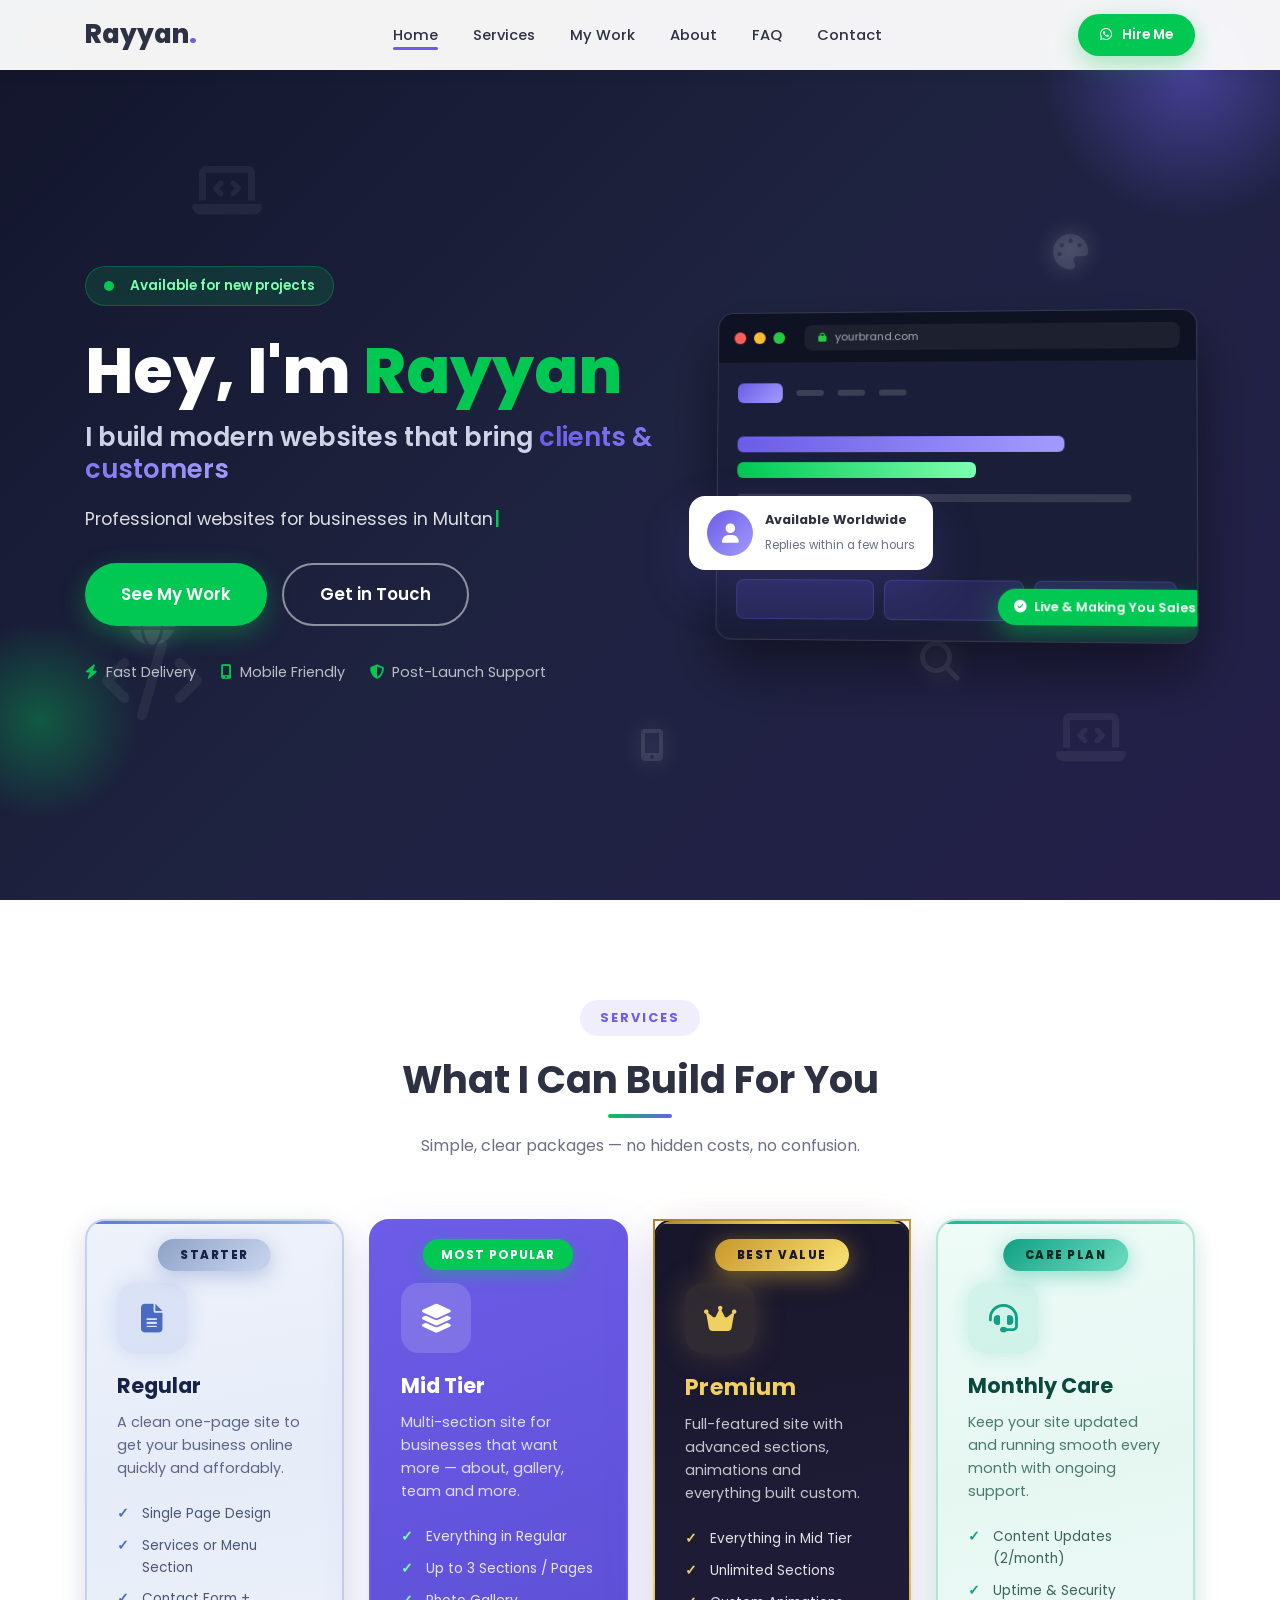
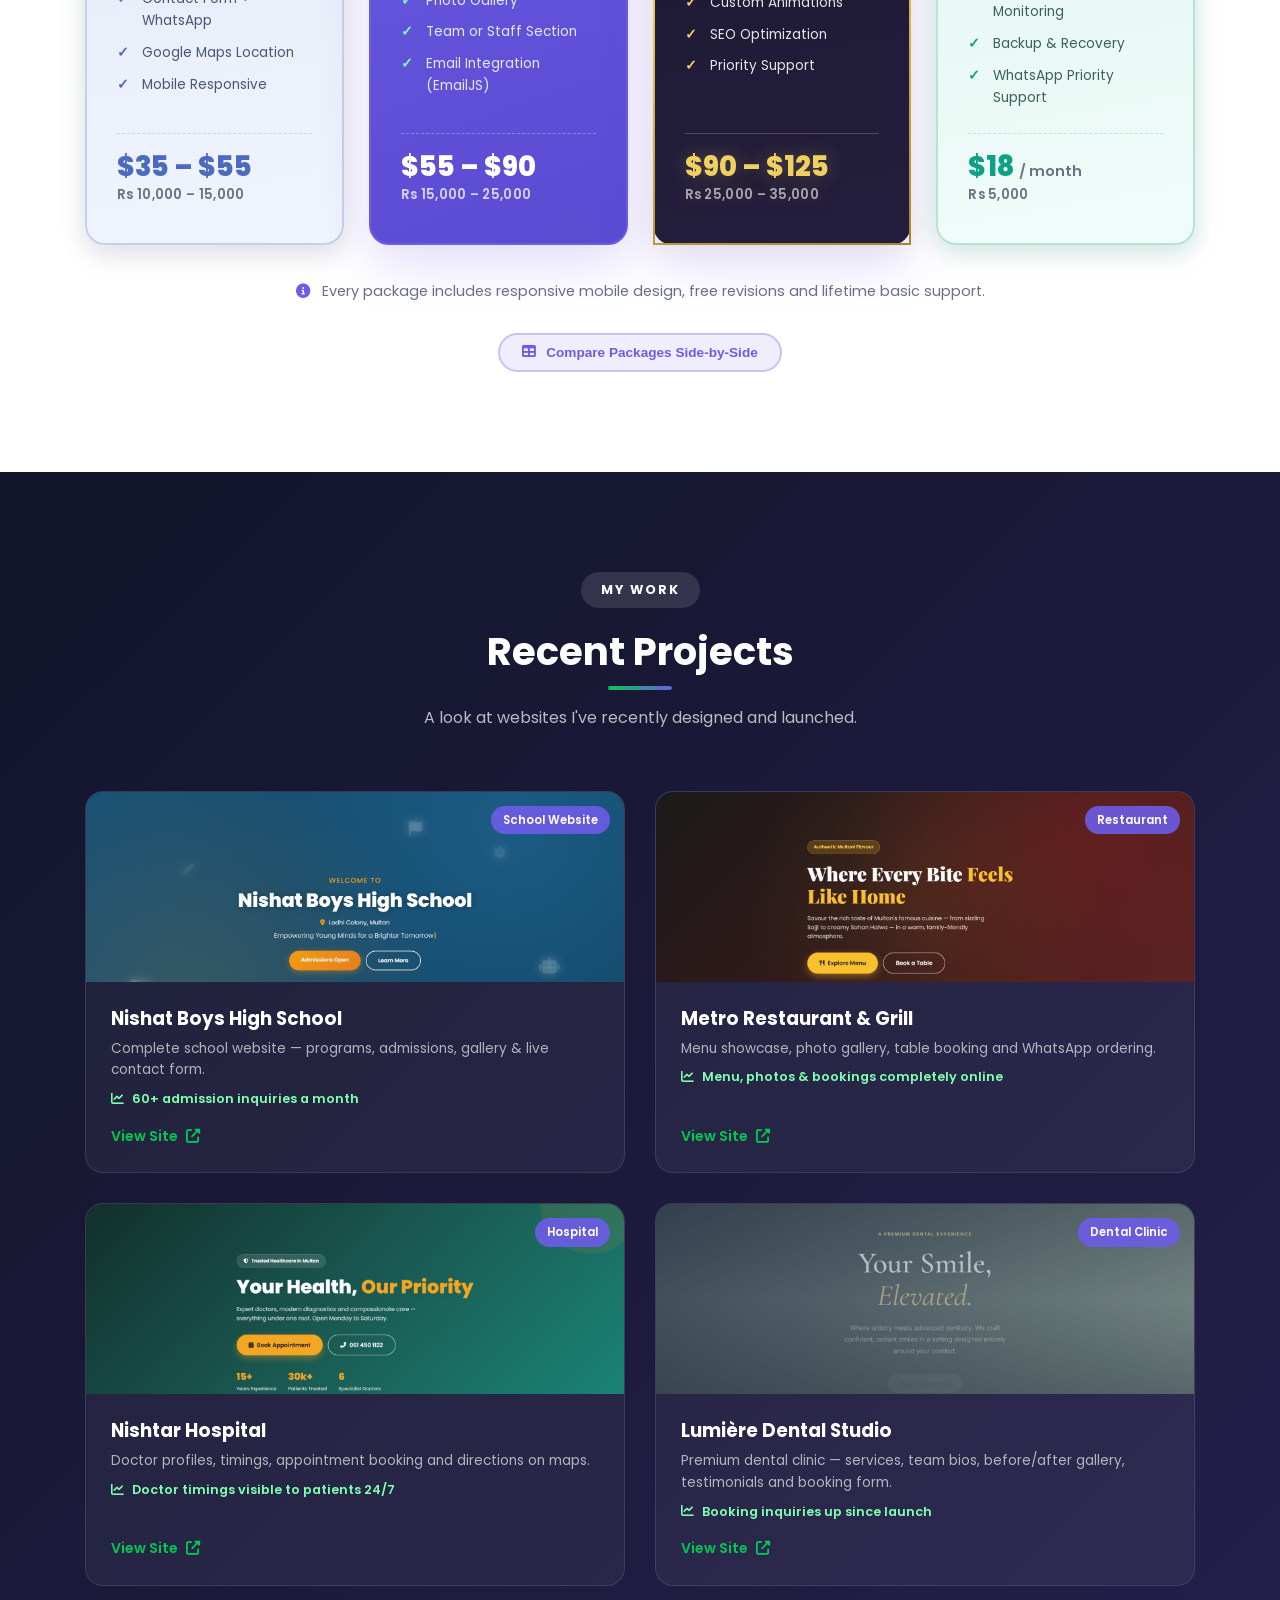
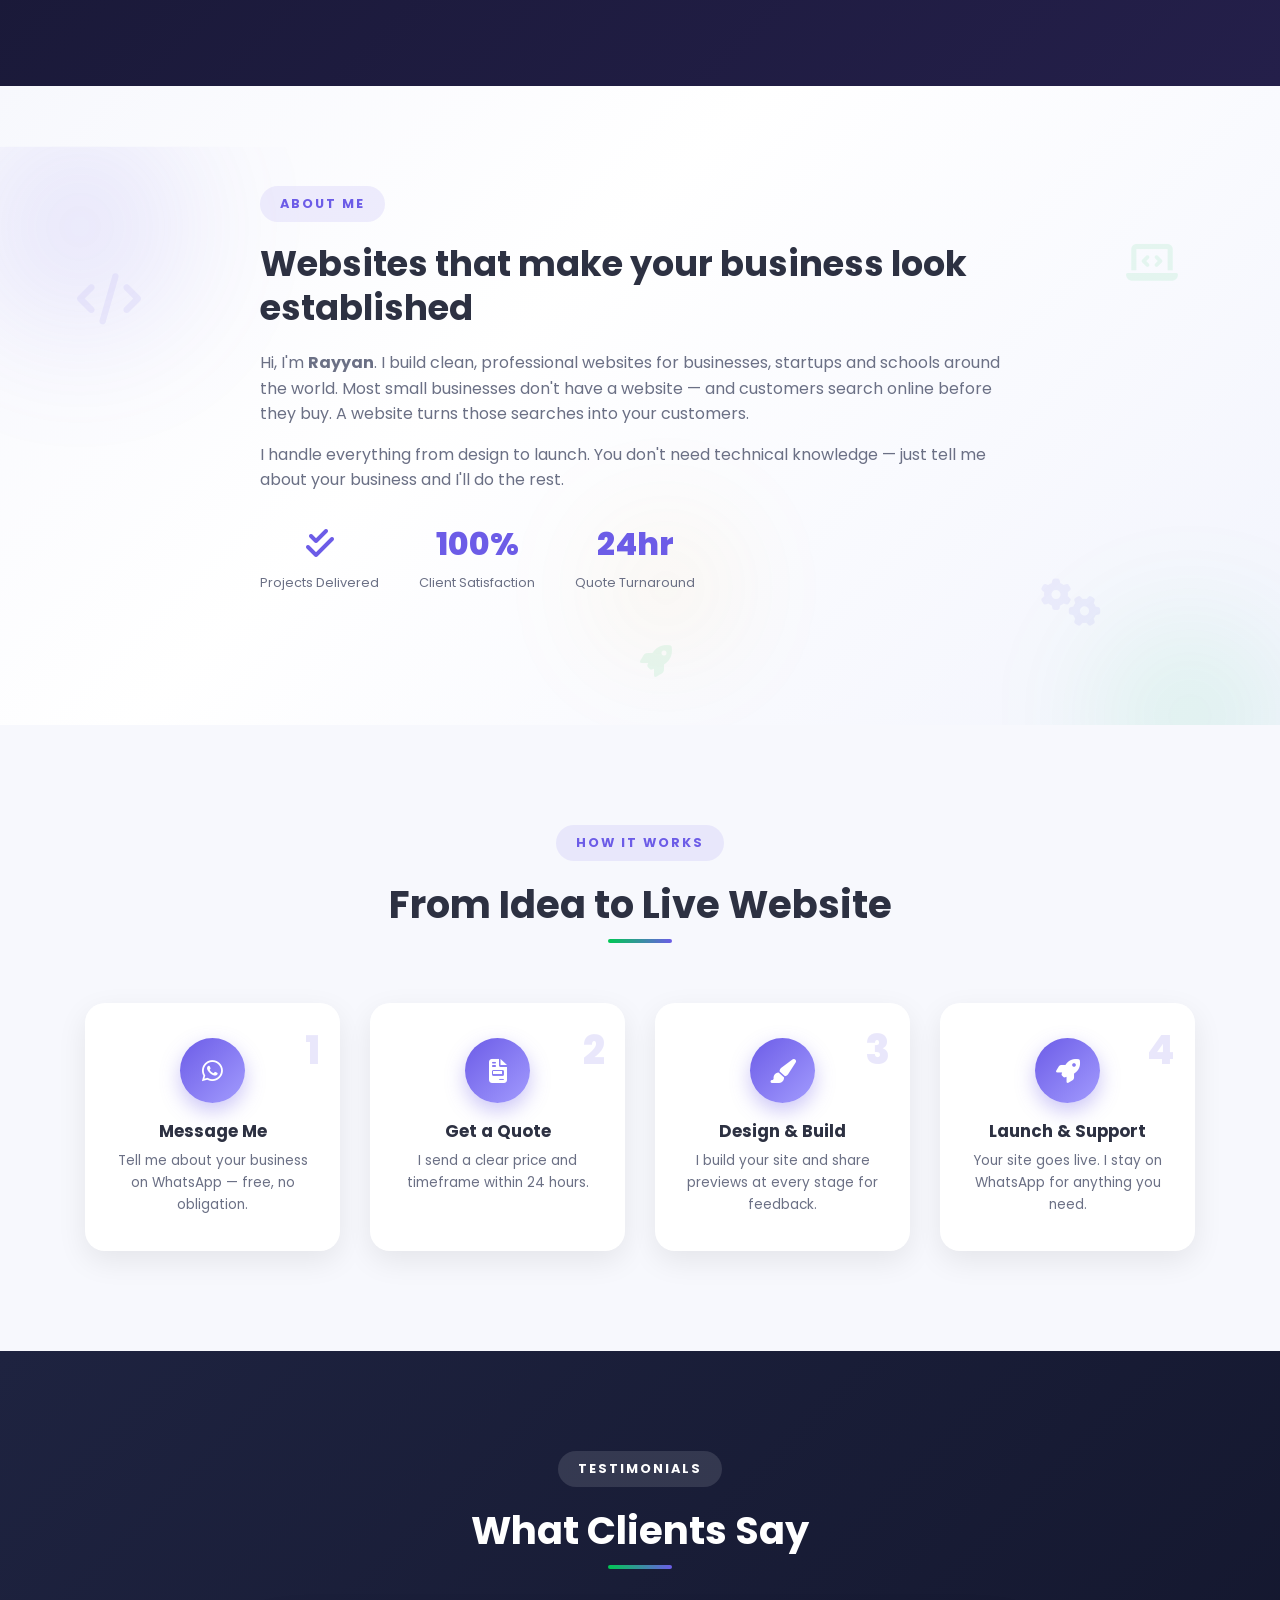
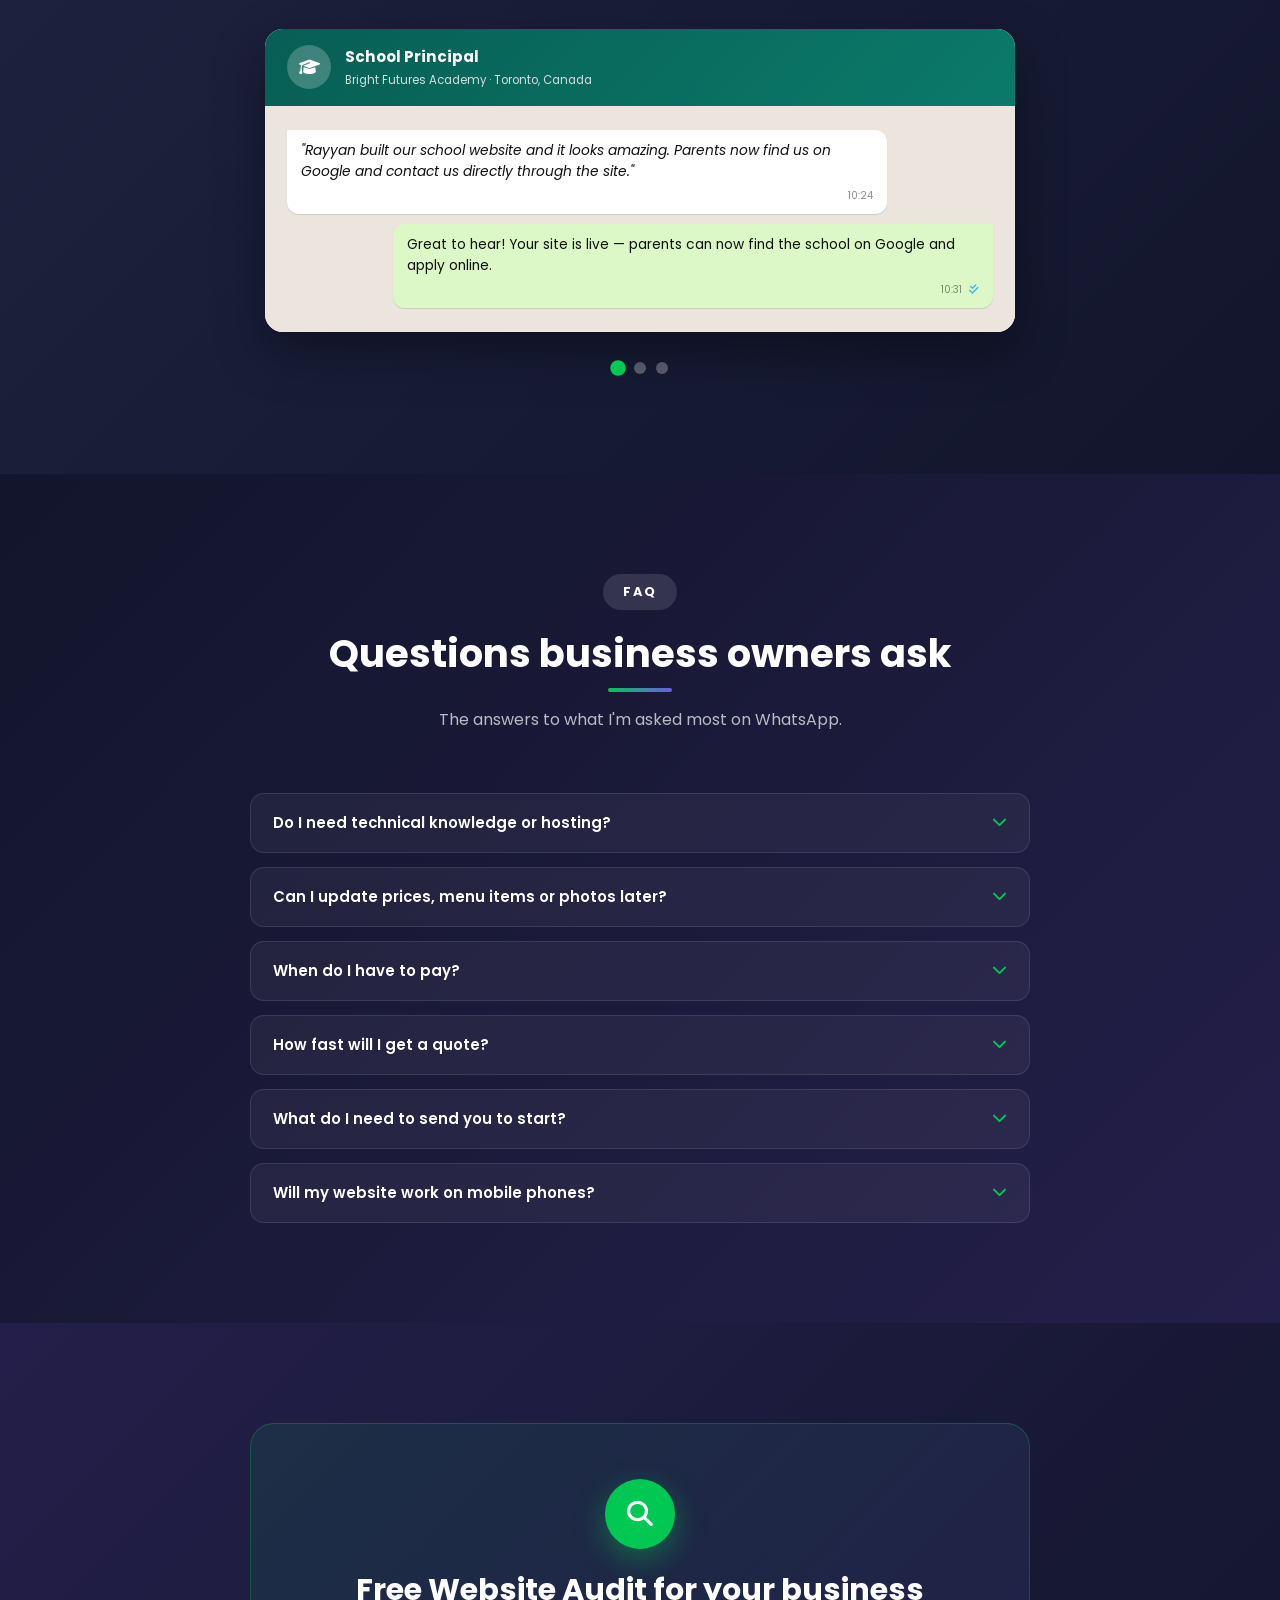
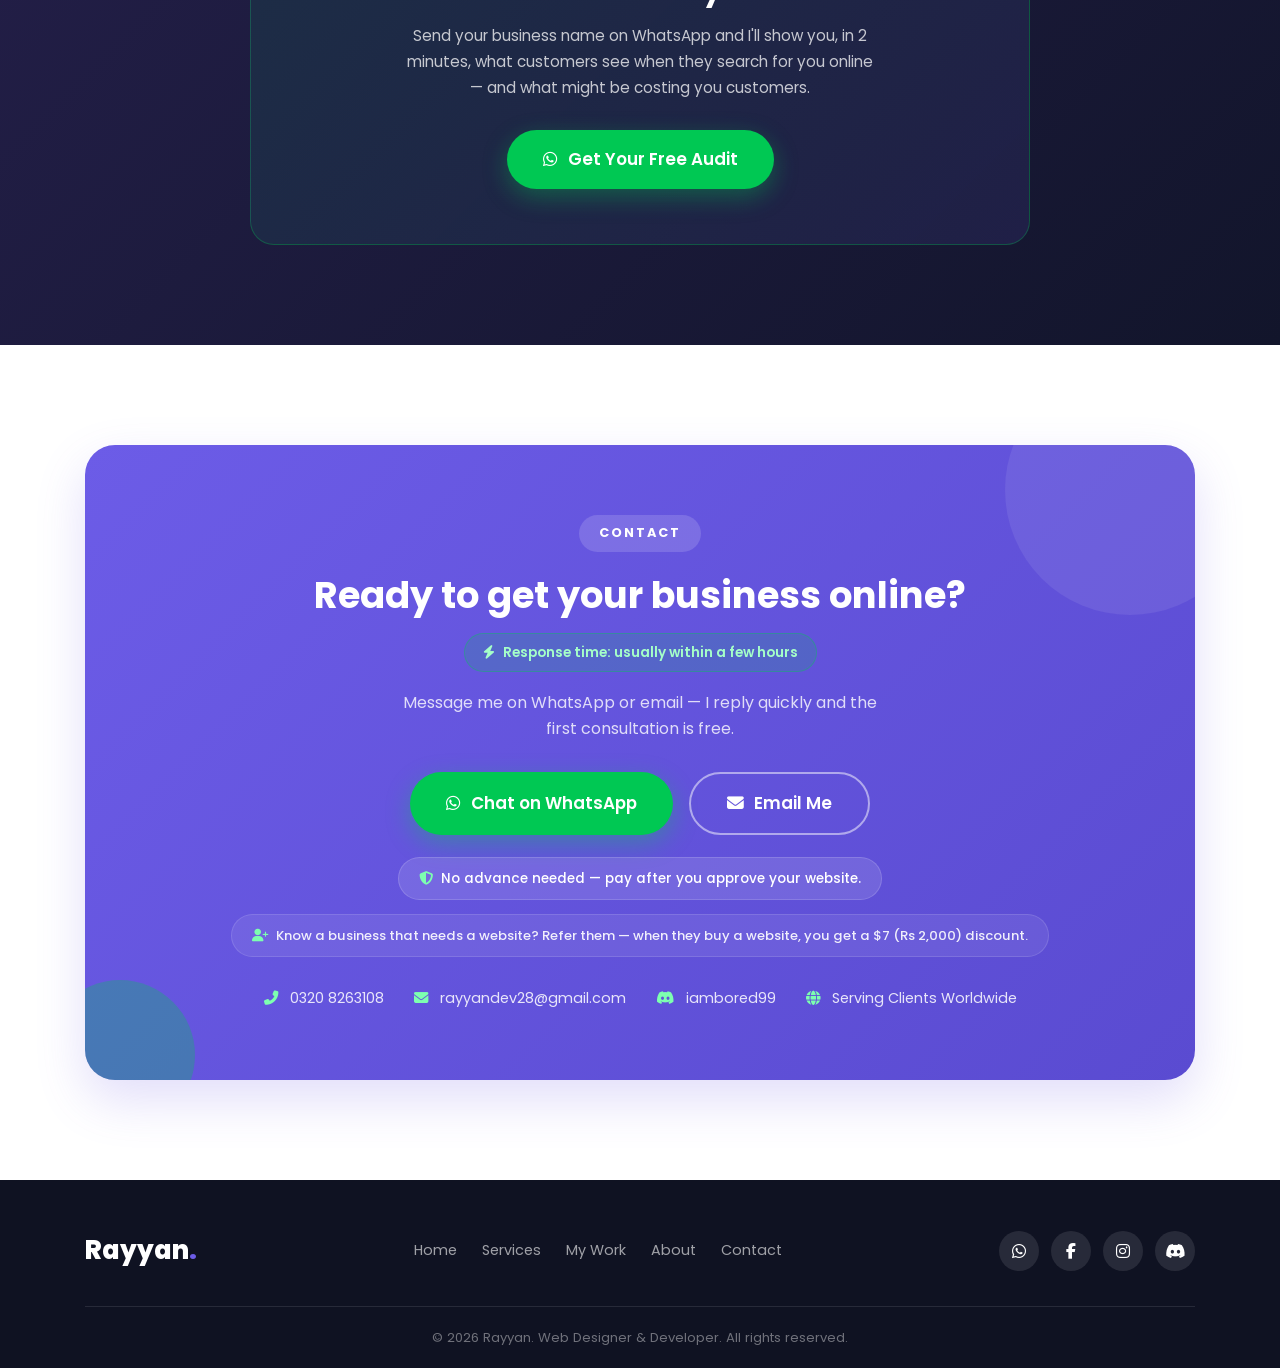
==== index.html @ 26c196f7 "Internationalize portfolio: remove Pakistan/Multan/local positioning, global copy, USD schema, renam" ====
﻿<!DOCTYPE html>
<html lang="en">
<head>
    <meta charset="UTF-8">
    <meta name="viewport" content="width=device-width, initial-scale=1.0">
    <title>Professional Website Design for Businesses & Startups Worldwide | Rayyan</title>
    <meta name="description" content="Get a modern, professional website for your business, startup or school. Fast delivery, WhatsApp support, pay only after launch.">
    <meta name="keywords" content="website designer, professional website development, business website, startup website, school website, ecommerce website design, affordable professional website">
    <meta name="author" content="Rayyan">
    <meta name="theme-color" content="#6c5ce7">
    <link rel="canonical" href="https://pvpayaan-commits.github.io/rayyan-portfolio/">
    <link rel="sitemap" type="application/xml" title="Sitemap" href="/rayyan-portfolio/sitemap.xml">

    <!-- Open Graph / WhatsApp / Facebook link preview -->
    <meta property="og:type" content="website">
    <meta property="og:title" content="Professional Website Design for Businesses & Startups Worldwide | Rayyan">
    <meta property="og:description" content="Get a modern, professional website for your business, startup or school. Fast delivery, WhatsApp support, pay only after launch.">
    <meta property="og:image" content="assets/og-preview.jpg">
    <meta property="og:url" content="https://pvpayaan-commits.github.io/rayyan-portfolio/">
    <meta property="og:site_name" content="Rayyan Portfolio">

    <meta name="twitter:card" content="summary_large_image">
    <meta name="twitter:title" content="Professional Website Design for Businesses & Startups Worldwide | Rayyan">
    <meta name="twitter:description" content="Get a modern, professional website for your business, startup or school. Fast delivery, WhatsApp support, pay only after launch.">
    <meta name="twitter:image" content="assets/og-preview.jpg">

    <!-- Favicon -->
    <link rel="icon" type="image/svg+xml" href="data:image/svg+xml,%3Csvg xmlns='http://www.w3.org/2000/svg' viewBox='0 0 100 100'%3E%3Crect width='100' height='100' rx='20' fill='%236c5ce7'/%3E%3Ctext x='50' y='68' font-size='55' text-anchor='middle' fill='%23ffffff' font-family='Arial' font-weight='bold'%3ER%3C/text%3E%3C/svg%3E">

    <link rel="stylesheet" href="style.css">
    <link href="https://fonts.googleapis.com/css2?family=Poppins:wght@300;400;500;600;700;800&family=Playfair+Display:wght@700;900&display=swap" rel="stylesheet">
    <link rel="stylesheet" href="https://cdnjs.cloudflare.com/ajax/libs/font-awesome/6.4.0/css/all.min.css">

    <script type="application/ld+json">
    {
        "@context": "https://schema.org",
        "@type": "ProfessionalService",
        "name": "Rayyan - Web Developer",
        "image": "https://pvpayaan-commits.github.io/rayyan-portfolio/assets/og-preview.jpg",
        "url": "https://pvpayaan-commits.github.io/rayyan-portfolio/",
        "telephone": "+92-320-8263108",
        "email": "rayyandev28@gmail.com",
        "description": "Affordable, modern websites for businesses, startups and schools around the world. WhatsApp support, fast delivery, payment after delivery.",
        "areaServed": {
            "@type": "Place",
            "name": "Worldwide"
        },
        "priceRange": "$18 - $125",
        "makesOffer": [
            {
                "@type": "Offer",
                "itemOffered": {
                    "@type": "Service",
                    "name": "Starter Website Package",
                    "description": "Single-page website with contact form, WhatsApp integration and Google Maps location."
                },
                "priceCurrency": "USD",
                "price": "10000-15000"
            },
            {
                "@type": "Offer",
                "itemOffered": {
                    "@type": "Service",
                    "name": "Mid Tier Website Package",
                    "description": "Multi-section website with photo gallery, team section and email integration."
                },
                "priceCurrency": "USD",
                "price": "15000-25000"
            },
            {
                "@type": "Offer",
                "itemOffered": {
                    "@type": "Service",
                    "name": "Premium Website Package",
                    "description": "Full-featured custom website with unlimited sections, animations and SEO optimization."
                },
                "priceCurrency": "USD",
                "price": "25000-35000"
            },
            {
                "@type": "Offer",
                "itemOffered": {
                    "@type": "Service",
                    "name": "Monthly Care Plan",
                    "description": "Ongoing content updates, uptime monitoring, backups and priority support."
                },
                "priceCurrency": "USD",
                "price": "5000",
                "priceSpecification": {
                    "@type": "UnitPriceSpecification",
                    "billingIncrement": 1,
                    "unitCode": "MON"
                }
            }
        ],
        "sameAs": [
            "https://wa.me/923208263108"
        ]
    }
    </script>
</head>
<body>

    <!-- Navigation -->
    <nav class="navbar" id="navbar">
        <div class="container">
            <a href="#home" class="brand">Rayyan<span>.</span></a>
            <ul class="nav-links" id="navLinks">
                <li><a href="#home" class="active">Home</a></li>
                <li><a href="#services">Services</a></li>
                <li><a href="#work">My Work</a></li>
                <li><a href="#about">About</a></li>
                <li><a href="#faq">FAQ</a></li>
                <li><a href="#contact">Contact</a></li>
            </ul>
            <a href="https://wa.me/923208263108" target="_blank" class="btn btn-accent nav-cta">
                <i class="fab fa-whatsapp"></i> Hire Me
            </a>
            <div class="hamburger" id="hamburger">
                <span></span>
                <span></span>
                <span></span>
            </div>
        </div>
    </nav>

    <!-- Hero -->
    <section class="hero" id="home">
        <div class="hero-bg">
            <span class="bg-dot dot-1"></span>
            <span class="bg-dot dot-2"></span>
            <span class="bg-dot dot-3"></span>
            <i class="fas fa-code bg-icon icon-1"></i>
            <i class="fas fa-laptop-code bg-icon icon-2"></i>
            <i class="fas fa-laptop-code bg-icon icon-3"></i>
            <span class="shape shape-1"><i class="fas fa-globe"></i></span>
            <span class="shape shape-2"><i class="fas fa-palette"></i></span>
            <span class="shape shape-3"><i class="fas fa-mobile-alt"></i></span>
            <span class="shape shape-4"><i class="fas fa-search"></i></span>
        </div>
        <div class="container">
            <div class="hero-inner">
                <div class="hero-content">
                    <p class="hero-eyebrow"><span class="pulse-dot"></span> Available for new projects</p>
                    <h1 class="hero-title">Hey, I'm <span class="highlight">Rayyan</span></h1>
                    <h2 class="hero-subtitle">I build modern websites that bring <span class="gradient-text">clients & customers</span></h2>
                    <p class="hero-typing"><span id="typedText"></span><span class="type-cursor">|</span></p>
                    <div class="hero-actions">
                        <a href="#work" class="btn btn-accent btn-lg pulse-ring">See My Work</a>
                        <a href="#contact" class="btn btn-outline btn-lg">Get in Touch</a>
                    </div>
                    <div class="hero-trust">
                        <div class="trust-item"><i class="fas fa-bolt"></i> Fast Delivery</div>
                        <div class="trust-item"><i class="fas fa-mobile-alt"></i> Mobile Friendly</div>
                        <div class="trust-item"><i class="fas fa-shield-alt"></i> Post-Launch Support</div>
                    </div>
                </div>
                <div class="hero-mockup">
                    <div class="browser-window">
                        <div class="browser-top">
                            <span class="browser-dot red"></span>
                            <span class="browser-dot yellow"></span>
                            <span class="browser-dot green"></span>
                            <span class="browser-url"><i class="fas fa-lock"></i> yourbrand.com</span>
                        </div>
                        <div class="browser-body">
                            <div class="mock-nav"><span class="mock-logo"></span><span class="mock-link"></span><span class="mock-link"></span><span class="mock-link"></span></div>
                            <div class="mock-hero">
                                <span class="mock-headline"></span>
                                <span class="mock-headline short"></span>
                                <span class="mock-para"></span>
                                <span class="mock-btn"></span>
                            </div>
                            <div class="mock-cards">
                                <span class="mock-card"></span>
                                <span class="mock-card"></span>
                                <span class="mock-card"></span>
                            </div>
                        </div>
                        <div class="browser-badge">
                            <i class="fas fa-check-circle"></i> Live &amp; Making You Sales
                        </div>
                    </div>
                    <div class="hero-photo-badge">
                        <div class="photo-circle"><i class="fas fa-user"></i></div>
                        <div>
                            <strong>Available Worldwide</strong>
                            <span>Replies within a few hours</span>
                        </div>
                    </div>
                </div>
            </div>
        </div>
    </section>

    <!-- Services -->
    <section class="services" id="services">
        <div class="container">
            <div class="section-header">
                <span class="section-tag">Services</span>
                <h2>What I Can Build For You</h2>
                <p>Simple, clear packages — no hidden costs, no confusion.</p>
            </div>
            <div class="services-grid">
                <div class="service-card regular-card">
                    <div class="service-badge badge-silver">Starter</div>
                    <div class="service-icon icon-regular"><i class="fas fa-file-alt"></i></div>
                    <h3>Regular</h3>
                    <p>A clean one-page site to get your business online quickly and affordably.</p>
                    <ul>
                        <li>Single Page Design</li>
                        <li>Services or Menu Section</li>
                        <li>Contact Form + WhatsApp</li>
                        <li>Google Maps Location</li>
                        <li>Mobile Responsive</li>
                    </ul>
                    <div class="service-price price-regular"><span class="price-line">$35 – $55</span><span class="price-rs">Rs 10,000 – 15,000</span></div>
                </div>
                <div class="service-card featured">
                    <div class="service-badge">Most Popular</div>
                    <div class="service-icon"><i class="fas fa-layer-group"></i></div>
                    <h3>Mid Tier</h3>
                    <p>Multi-section site for businesses that want more — about, gallery, team and more.</p>
                    <ul>
                        <li>Everything in Regular</li>
                        <li>Up to 3 Sections / Pages</li>
                        <li>Photo Gallery</li>
                        <li>Team or Staff Section</li>
                        <li>Email Integration (EmailJS)</li>
                    </ul>
                    <div class="service-price"><span class="price-line">$55 – $90</span><span class="price-rs">Rs 15,000 – 25,000</span></div>
                </div>
                <div class="service-card premium-card">
                    <div class="service-badge badge-gold">Best Value</div>
                    <div class="service-icon icon-premium"><i class="fas fa-crown"></i></div>
                    <h3>Premium</h3>
                    <p>Full-featured site with advanced sections, animations and everything built custom.</p>
                    <ul>
                        <li>Everything in Mid Tier</li>
                        <li>Unlimited Sections</li>
                        <li>Custom Animations</li>
                        <li>SEO Optimization</li>
                        <li>Priority Support</li>
                    </ul>
                    <div class="service-price price-premium"><span class="price-line">$90 – $125</span><span class="price-rs">Rs 25,000 – 35,000</span></div>
                </div>
                <div class="service-card monthly-card">
                    <div class="service-badge badge-teal">Care Plan</div>
                    <div class="service-icon icon-monthly"><i class="fas fa-headset"></i></div>
                    <h3>Monthly Care</h3>
                    <p>Keep your site updated and running smooth every month with ongoing support.</p>
                    <ul>
                        <li>Content Updates (2/month)</li>
                        <li>Uptime & Security Monitoring</li>
                        <li>Backup & Recovery</li>
                        <li>WhatsApp Priority Support</li>
                    </ul>
                    <div class="service-price price-monthly"><span class="price-line">$18 <span class="price-per">/ month</span></span><span class="price-rs">Rs 5,000</span></div>
                </div>
            </div>
            <p class="services-note"><i class="fas fa-info-circle"></i> Every package includes responsive mobile design, free revisions and lifetime basic support.</p>
            <div class="compare-toggle">
                <button class="btn btn-outline btn-sm" id="compareToggle">
                    <i class="fas fa-table"></i> Compare Packages Side-by-Side
                </button>
            </div>
            <div class="compare-table-wrap" id="compareTable">
                <div class="table-scroll">
                    <table class="compare-table">
                        <thead>
                            <tr>
                                <th>Feature</th>
                                <th>Starter</th>
                                <th class="mid-col">Mid Tier <span class="pop-tag">Popular</span></th>
                                <th class="prem-col">Premium <span class="pop-tag gold">Best Value</span></th>
                                <th>Monthly Care</th>
                            </tr>
                        </thead>
                        <tbody>
                            <tr><td>One-page design</td><td><i class="fas fa-check"></i></td><td><i class="fas fa-check"></i></td><td><i class="fas fa-check"></i></td><td><i class="fas fa-minus"></i></td></tr>
                            <tr><td>Services / Menu section</td><td><i class="fas fa-check"></i></td><td><i class="fas fa-check"></i></td><td><i class="fas fa-check"></i></td><td><i class="fas fa-minus"></i></td></tr>
                            <tr><td>Contact form + WhatsApp</td><td><i class="fas fa-check"></i></td><td><i class="fas fa-check"></i></td><td><i class="fas fa-check"></i></td><td><i class="fas fa-minus"></i></td></tr>
                            <tr><td>Google Maps location</td><td><i class="fas fa-check"></i></td><td><i class="fas fa-check"></i></td><td><i class="fas fa-check"></i></td><td><i class="fas fa-minus"></i></td></tr>
                            <tr><td>Multi-section / extra pages</td><td><i class="fas fa-minus"></i></td><td><i class="fas fa-check"></i></td><td><i class="fas fa-check"></i></td><td><i class="fas fa-minus"></i></td></tr>
                            <tr><td>Photo gallery</td><td><i class="fas fa-minus"></i></td><td><i class="fas fa-check"></i></td><td><i class="fas fa-check"></i></td><td><i class="fas fa-minus"></i></td></tr>
                            <tr><td>Team / staff section</td><td><i class="fas fa-minus"></i></td><td><i class="fas fa-check"></i></td><td><i class="fas fa-check"></i></td><td><i class="fas fa-minus"></i></td></tr>
                            <tr><td>Email integration (EmailJS)</td><td><i class="fas fa-minus"></i></td><td><i class="fas fa-check"></i></td><td><i class="fas fa-check"></i></td><td><i class="fas fa-minus"></i></td></tr>
                            <tr><td>Custom animations</td><td><i class="fas fa-minus"></i></td><td><i class="fas fa-minus"></i></td><td><i class="fas fa-check"></i></td><td><i class="fas fa-minus"></i></td></tr>
                            <tr><td>SEO optimization</td><td><i class="fas fa-minus"></i></td><td><i class="fas fa-minus"></i></td><td><i class="fas fa-check"></i></td><td><i class="fas fa-minus"></i></td></tr>
                            <tr><td>Ongoing updates &amp; monitoring</td><td><i class="fas fa-minus"></i></td><td><i class="fas fa-minus"></i></td><td><i class="fas fa-minus"></i></td><td><i class="fas fa-check"></i></td></tr>
                            <tr class="price-row">
                                <td>Price</td>
                                <td>$35–55<span class="price-rs">Rs 10k–15k</span></td>
                                <td class="mid-col">$55–90<span class="price-rs">Rs 15k–25k</span></td>
                                <td class="prem-col">$90–125<span class="price-rs">Rs 25k–35k</span></td>
                                <td>$18<span class="price-rs">Rs 5k/mo</span></td>
                            </tr>
                        </tbody>
                    </table>
                </div>
            </div>
        </div>
    </section>

    <!-- Work -->
    <section class="work" id="work">
        <div class="container">
            <div class="section-header light">
                <span class="section-tag">My Work</span>
                <h2>Recent Projects</h2>
                <p>A look at websites I've recently designed and launched.</p>
            </div>
            <div class="work-grid">
                <a href="https://pvpayaan-commits.github.io/nishat-boys-high-school/" target="_blank" class="work-card">
                    <div class="work-thumb">
                        <img src="assets/school.jpg" alt="Nishat Boys High School website homepage - admissions and gallery, designed by Rayyan" loading="lazy">
                        <span class="work-type">School Website</span>
                    </div>
                    <div class="work-info">
                        <h3>Nishat Boys High School</h3>
                        <p class="work-desc">Complete school website — programs, admissions, gallery &amp; live contact form.</p>
                        <p class="work-metric"><i class="fas fa-chart-line"></i> 60+ admission inquiries a month</p>
                        <span class="work-link">View Site <i class="fas fa-external-link-alt"></i></span>
                    </div>
                </a>
                <a href="metro-restaurant/" target="_blank" class="work-card">
                    <div class="work-thumb">
                        <img src="assets/restaurant.jpg" alt="Metro Restaurant & Grill website - online menu, gallery and WhatsApp ordering" loading="lazy">
                        <span class="work-type">Restaurant</span>
                    </div>
                    <div class="work-info">
                        <h3>Metro Restaurant &amp; Grill</h3>
                        <p class="work-desc">Menu showcase, photo gallery, table booking and WhatsApp ordering.</p>
                        <p class="work-metric"><i class="fas fa-chart-line"></i> Menu, photos &amp; bookings completely online</p>
                        <span class="work-link">View Site <i class="fas fa-external-link-alt"></i></span>
                    </div>
                </a>
                <a href="city-care-clinic/" target="_blank" class="work-card">
                    <div class="work-thumb">
                        <img src="assets/clinic.jpg" alt="Nishtar Hospital website - doctor profiles, timings and appointment booking" loading="lazy">
                        <span class="work-type">Hospital</span>
                    </div>
                    <div class="work-info">
                        <h3>Nishtar Hospital</h3>
                        <p class="work-desc">Doctor profiles, timings, appointment booking and directions on maps.</p>
                        <p class="work-metric"><i class="fas fa-chart-line"></i> Doctor timings visible to patients 24/7</p>
                        <span class="work-link">View Site <i class="fas fa-external-link-alt"></i></span>
                    </div>
                </a>
                <a href="lumiere-dental/" target="_blank" class="work-card">
                    <div class="work-thumb">
                        <img src="assets/dental.jpg" alt="Lumiere Dental Studio website - services, team bios and before/after gallery" loading="lazy">
                        <span class="work-type">Dental Clinic</span>
                    </div>
                    <div class="work-info">
                        <h3>Lumière Dental Studio</h3>
                        <p class="work-desc">Premium dental clinic — services, team bios, before/after gallery, testimonials and booking form.</p>
                        <p class="work-metric"><i class="fas fa-chart-line"></i> Booking inquiries up since launch</p>
                        <span class="work-link">View Site <i class="fas fa-external-link-alt"></i></span>
                    </div>
                </a>
            </div>
        </div>
    </section>

    <!-- About -->
    <section class="about" id="about">
        <div class="about-bg">
            <i class="fas fa-code about-shape ab-1"></i>
            <i class="fas fa-laptop-code about-shape ab-2"></i>
            <i class="fas fa-brackets-curly about-shape ab-3"></i>
            <i class="fas fa-cogs about-shape ab-4"></i>
            <i class="fas fa-rocket about-shape ab-5"></i>
            <span class="about-blob blob-1"></span>
            <span class="about-blob blob-2"></span>
            <span class="about-blob blob-3"></span>
        </div>
        <div class="container">
            <div class="about-grid">
                <div class="about-content">
                    <span class="section-tag">About Me</span>
                    <h2>Websites that make your business look established</h2>
                    <p>
                        Hi, I'm <strong>Rayyan</strong>. I build clean, professional websites
                        for businesses, startups and schools around the world. Most small businesses don't have a
                        website — and customers search online before they buy. A website turns those searches
                        into your customers.
                    </p>
                    <p>
                        I handle everything from design to launch. You don't need technical knowledge —
                        just tell me about your business and I'll do the rest.
                    </p>
                    <div class="stats-row">
                        <div class="stat">
                            <span class="stat-num"><i class="fas fa-check-double"></i></span>
                            <span class="stat-label">Projects Delivered</span>
                        </div>
                        <div class="stat">
                            <span class="stat-num">100%</span>
                            <span class="stat-label">Client Satisfaction</span>
                        </div>
                        <div class="stat">
                            <span class="stat-num">24hr</span>
                            <span class="stat-label">Quote Turnaround</span>
                        </div>
                    </div>
                </div>
            </div>
        </div>
    </section>

    <!-- Process -->
    <section class="process">
        <div class="container">
            <div class="section-header">
                <span class="section-tag">How It Works</span>
                <h2>From Idea to Live Website</h2>
            </div>
            <div class="process-steps">
                <div class="process-step">
                    <div class="step-num">1</div>
                    <div class="step-icon"><i class="fab fa-whatsapp"></i></div>
                    <h3>Message Me</h3>
                    <p>Tell me about your business on WhatsApp — free, no obligation.</p>
                </div>
                <div class="process-step">
                    <div class="step-num">2</div>
                    <div class="step-icon"><i class="fas fa-file-invoice"></i></div>
                    <h3>Get a Quote</h3>
                    <p>I send a clear price and timeframe within 24 hours.</p>
                </div>
                <div class="process-step">
                    <div class="step-num">3</div>
                    <div class="step-icon"><i class="fas fa-paint-brush"></i></div>
                    <h3>Design & Build</h3>
                    <p>I build your site and share previews at every stage for feedback.</p>
                </div>
                <div class="process-step">
                    <div class="step-num">4</div>
                    <div class="step-icon"><i class="fas fa-rocket"></i></div>
                    <h3>Launch & Support</h3>
                    <p>Your site goes live. I stay on WhatsApp for anything you need.</p>
                </div>
            </div>
        </div>
    </section>

    <!-- Testimonials -->
    <section class="testimonials">
        <div class="container">
            <div class="section-header light">
                <span class="section-tag">Testimonials</span>
                <h2>What Clients Say</h2>
            </div>
            <div class="testimonial-slider">
                <div class="t-card active">
                    <div class="wa-head">
                        <div class="wa-avatar"><i class="fas fa-graduation-cap"></i></div>
                        <div class="wa-who">
                            <strong>School Principal</strong>
                            <span>Bright Futures Academy · Toronto, Canada</span>
                        </div>
                    </div>
                    <div class="wa-body">
                        <div class="wa-bubble in">
                            <p>"Rayyan built our school website and it looks amazing. Parents now find us on Google and contact us directly through the site."</p>
                            <span class="wa-time">10:24</span>
                        </div>
                        <div class="wa-bubble out">
                            <p>Great to hear! Your site is live — parents can now find the school on Google and apply online.</p>
                            <span class="wa-time">10:31 <i class="fas fa-check-double"></i></span>
                        </div>
                    </div>
                </div>
                <div class="t-card">
                    <div class="wa-head">
                        <div class="wa-avatar"><i class="fas fa-store"></i></div>
                        <div class="wa-who">
                            <strong>Business Owner</strong>
                            <span>Retail Store · Dubai, UAE</span>
                        </div>
                    </div>
                    <div class="wa-body">
                        <div class="wa-bubble in">
                            <p>"Fast work, reasonable price, everything explained clearly. My shop's customers can finally find our timings and location online."</p>
                            <span class="wa-time">3:12</span>
                        </div>
                        <div class="wa-bubble out">
                            <p>Your store's timings and location are online now — customers can find you easily.</p>
                            <span class="wa-time">3:20 <i class="fas fa-check-double"></i></span>
                        </div>
                    </div>
                </div>
                <div class="t-card">
                    <div class="wa-head">
                        <div class="wa-avatar"><i class="fas fa-user-tie"></i></div>
                        <div class="wa-who">
                            <strong>Clinic Owner</strong>
                            <span>Private Clinic · London, UK</span>
                        </div>
                    </div>
                    <div class="wa-body">
                        <div class="wa-bubble in">
                            <p>"Very professional. He handled the hosting and everything else too — I didn't have to do anything technical."</p>
                            <span class="wa-time">6:47</span>
                        </div>
                        <div class="wa-bubble out">
                            <p>Hosting is handled — your clinic is live and secure. I'll stay on WhatsApp if you need anything.</p>
                            <span class="wa-time">6:52 <i class="fas fa-check-double"></i></span>
                        </div>
                    </div>
                </div>
            </div>
            <div class="t-dots">
                <span class="dot active" data-index="0"></span>
                <span class="dot" data-index="1"></span>
                <span class="dot" data-index="2"></span>
            </div>
        </div>
    </section>

    <!-- FAQ -->
    <section class="faq" id="faq">
        <div class="container">
            <div class="section-header light">
                <span class="section-tag">FAQ</span>
                <h2>Questions business owners ask</h2>
                <p>The answers to what I'm asked most on WhatsApp.</p>
            </div>
            <div class="faq-grid">
                <div class="faq-item">
                    <button class="faq-q"><span>Do I need technical knowledge or hosting?</span><i class="fas fa-chevron-down"></i></button>
                    <div class="faq-a"><p>No. I handle the domain, hosting and setup. You just send me your business details — I keep you updated on WhatsApp at every step.</p></div>
                </div>
                <div class="faq-item">
                    <button class="faq-q"><span>Can I update prices, menu items or photos later?</span><i class="fas fa-chevron-down"></i></button>
                    <div class="faq-a"><p>Yes. Simple text, price and photo updates are free for the first 90 days. After that, the Monthly Care plan covers regular updates.</p></div>
                </div>
                <div class="faq-item">
                    <button class="faq-q"><span>When do I have to pay?</span><i class="fas fa-chevron-down"></i></button>
                    <div class="faq-a"><p>No advance needed. You approve the design first and pay only after your website is live and working.</p></div>
                </div>
                <div class="faq-item">
                    <button class="faq-q"><span>How fast will I get a quote?</span><i class="fas fa-chevron-down"></i></button>
                    <div class="faq-a"><p>Within 24 hours of your message. Most one-page sites go live in 5–7 days after you approve the design.</p></div>
                </div>
                <div class="faq-item">
                    <button class="faq-q"><span>What do I need to send you to start?</span><i class="fas fa-chevron-down"></i></button>
                    <div class="faq-a"><p>Just your business name, address, phone and what you offer — ideally a few photos. I'll guide you through the rest.</p></div>
                </div>
                <div class="faq-item">
                    <button class="faq-q"><span>Will my website work on mobile phones?</span><i class="fas fa-chevron-down"></i></button>
                    <div class="faq-a"><p>Yes — every site I build is fully responsive and loads fast on mobile, which is where most of your customers will find you.</p></div>
                </div>
            </div>
        </div>
    </section>

    <!-- Free Website Audit -->
    <section class="audit" id="audit">
        <div class="container">
            <div class="audit-box">
                <span class="audit-icon"><i class="fas fa-search"></i></span>
                <h2>Free Website Audit for your business</h2>
                <p>Send your business name on WhatsApp and I'll show you, in 2 minutes, what customers see when they search for you online — and what might be costing you customers.</p>
                <a href="https://wa.me/923208263108?text=Hi%20Rayyan%2C%20I%20want%20a%20free%20website%20audit%20for%20my%20business.%20My%20business%20name%20is%3A%20" target="_blank" class="btn btn-accent btn-lg pulse-ring">
                    <i class="fab fa-whatsapp"></i> Get Your Free Audit
                </a>
            </div>
        </div>
    </section>

    <!-- Contact -->
    <section class="contact" id="contact">
        <div class="container">
            <div class="contact-box">
                <span class="section-tag">Contact</span>
                <h2>Ready to get your business online?</h2>
                <div class="response-badge"><i class="fas fa-bolt"></i> Response time: usually within a few hours</div>
                <p>Message me on WhatsApp or email — I reply quickly and the first consultation is free.</p>
                <div class="contact-actions">
                    <a href="https://wa.me/923208263108?text=Hi%20Rayyan%2C%20I%20want%20a%20website%20for%20my%20business" target="_blank" class="btn btn-accent btn-lg pulse-ring">
                        <i class="fab fa-whatsapp"></i> Chat on WhatsApp
                    </a>
                    <a href="mailto:rayyandev28@gmail.com" class="btn btn-outline btn-lg">
                        <i class="fas fa-envelope"></i> Email Me
                    </a>
                </div>
                <div class="payment-note"><i class="fas fa-shield-alt"></i> No advance needed — pay after you approve your website.</div>
                <div class="referral-note"><i class="fas fa-user-plus"></i> Know a business that needs a website? Refer them — when they buy a website, you get a $7 (Rs 2,000) discount.</div>
                <div class="contact-meta">
                    <span><i class="fas fa-phone-alt"></i> 0320 8263108</span>
                    <span><i class="fas fa-envelope"></i> rayyandev28@gmail.com</span>
                    <span><i class="fab fa-discord"></i> iambored99</span>
                    <span><i class="fas fa-globe"></i> Serving Clients Worldwide</span>
                </div>
            </div>
        </div>
    </section>

    <!-- Footer -->
    <footer class="footer">
        <div class="container">
            <div class="footer-top">
                <div class="footer-brand">Rayyan<span>.</span></div>
                <div class="footer-links">
                    <a href="#home">Home</a>
                    <a href="#services">Services</a>
                    <a href="#work">My Work</a>
                    <a href="#about">About</a>
                    <a href="#contact">Contact</a>
                </div>
                <div class="footer-social">
                    <a href="https://wa.me/923208263108" target="_blank"><i class="fab fa-whatsapp"></i></a>
                    <a href="#"><i class="fab fa-facebook-f"></i></a>
                    <a href="#"><i class="fab fa-instagram"></i></a>
                    <a href="#"><i class="fab fa-discord"></i></a>
                </div>
            </div>
            <div class="footer-bottom">
                <p>&copy; 2026 Rayyan. Web Designer &amp; Developer. All rights reserved.</p>
            </div>
        </div>
    </footer>

    <a href="#home" class="back-to-top" id="backToTop">
        <i class="fas fa-arrow-up"></i>
    </a>

    <!-- Sticky Mobile WhatsApp CTA -->
    <a href="https://wa.me/923208263108?text=Hi%20Rayyan%2C%20I%20want%20a%20website%20for%20my%20business" target="_blank" class="sticky-wa" id="stickyWa">
        <span class="sticky-wa-icon"><i class="fab fa-whatsapp"></i></span>
        <span class="sticky-wa-text"><strong>Chat on WhatsApp</strong><small>Response in a few hours</small></span>
    </a>

    <script src="script.js"></script>
</body>
</html>
---- style.css ----
:root {
    --primary: #6c5ce7;
    --primary-dark: #5a4bd1;
    --accent: #00c853;
    --accent-dark: #00a844;
    --dark: #0f1222;
    --dark-2: #171b30;
    --text: #2d3142;
    --text-light: #6b7085;
    --white: #ffffff;
    --off-white: #f7f8fd;
    --transition: all 0.3s ease;
    --shadow: 0 10px 30px rgba(0, 0, 0, 0.08);
    --shadow-lg: 0 20px 50px rgba(108, 92, 231, 0.2);
}

* {
    margin: 0;
    padding: 0;
    box-sizing: border-box;
}

html {
    scroll-behavior: smooth;
    scroll-padding-top: 80px;
}

body {
    font-family: 'Poppins', sans-serif;
    line-height: 1.6;
    color: var(--text);
    overflow-x: hidden;
}

.container {
    max-width: 1150px;
    margin: 0 auto;
    padding: 0 20px;
}

a {
    text-decoration: none;
    color: inherit;
}

ul {
    list-style: none;
}

h1, h2, h3, h4 {
    line-height: 1.25;
}

/* ============ Buttons ============ */
.btn {
    display: inline-flex;
    align-items: center;
    gap: 10px;
    padding: 13px 28px;
    border-radius: 50px;
    font-weight: 600;
    font-size: 0.95rem;
    transition: var(--transition);
    cursor: pointer;
    border: none;
}

.btn-lg {
    padding: 16px 36px;
    font-size: 1.05rem;
}

.btn-accent {
    background: var(--accent);
    color: var(--white);
    box-shadow: 0 8px 25px rgba(0, 200, 83, 0.35);
    position: relative;
    overflow: hidden;
}

.btn-accent::after {
    content: '';
    position: absolute;
    top: 0;
    left: -100%;
    width: 100%;
    height: 100%;
    background: linear-gradient(90deg, transparent, rgba(255,255,255,0.25), transparent);
    transition: 0s;
}

.btn-accent:hover::after {
    left: 100%;
    transition: left 0.7s ease;
}

.btn-accent:hover {
    background: var(--accent-dark);
    transform: translateY(-3px);
    box-shadow: 0 12px 30px rgba(0, 200, 83, 0.45);
}

.btn-primary {
    background: var(--primary);
    color: var(--white);
    box-shadow: 0 8px 25px rgba(108, 92, 231, 0.35);
}

.btn-primary:hover {
    background: var(--primary-dark);
    transform: translateY(-3px);
}

.btn-outline {
    background: transparent;
    color: var(--white);
    border: 2px solid rgba(255, 255, 255, 0.5);
}

.btn-outline:hover {
    background: var(--white);
    color: var(--primary);
    transform: translateY(-3px);
}

/* ============ Section Headers ============ */
section {
    padding: 100px 0;
}

.section-header {
    text-align: center;
    margin-bottom: 60px;
}

.section-tag {
    display: inline-block;
    background: rgba(108, 92, 231, 0.1);
    color: var(--primary);
    font-size: 0.8rem;
    font-weight: 700;
    text-transform: uppercase;
    letter-spacing: 2px;
    padding: 8px 20px;
    border-radius: 50px;
    margin-bottom: 20px;
}

.section-header h2 {
    font-size: 2.4rem;
    font-weight: 700;
    color: var(--text);
}

.section-header p {
    color: var(--text-light);
    margin-top: 15px;
}

.section-header.light h2 {
    color: var(--white);
}

.section-header.light p {
    color: rgba(255, 255, 255, 0.7);
}

.section-header.light .section-tag {
    background: rgba(255, 255, 255, 0.12);
    color: var(--white);
}

/* ============ Navigation ============ */
.navbar {
    position: fixed;
    top: 0;
    left: 0;
    right: 0;
    z-index: 1000;
    background: rgba(255, 255, 255, 0.95);
    backdrop-filter: blur(10px);
    box-shadow: 0 2px 15px rgba(0, 0, 0, 0.05);
    transition: var(--transition);
}

.navbar .container {
    display: flex;
    justify-content: space-between;
    align-items: center;
    padding: 14px 20px;
}

.brand,
.footer-brand {
    font-size: 1.6rem;
    font-weight: 800;
    color: var(--text);
}

.brand span,
.footer-brand span {
    color: var(--primary);
}

.nav-links {
    display: flex;
    gap: 35px;
}

.nav-links a {
    font-size: 0.92rem;
    font-weight: 500;
    color: var(--text);
    position: relative;
    transition: var(--transition);
}

.nav-links a::after {
    content: '';
    position: absolute;
    bottom: -5px;
    left: 0;
    width: 0;
    height: 3px;
    background: var(--primary);
    border-radius: 3px;
    transition: var(--transition);
}

.nav-links a:hover::after,
.nav-links a.active::after {
    width: 100%;
}

.nav-cta {
    padding: 10px 22px;
    font-size: 0.85rem;
}

.hamburger {
    display: none;
    flex-direction: column;
    gap: 6px;
    cursor: pointer;
}

.hamburger span {
    width: 28px;
    height: 3px;
    background: var(--text);
    border-radius: 3px;
    transition: var(--transition);
}

/* ============ Hero ============ */
.hero {
    position: relative;
    background: linear-gradient(135deg, #12152b 0%, #1e2340 50%, #241f4a 100%);
    min-height: 100vh;
    display: flex;
    align-items: center;
    padding: 140px 0 90px;
    overflow: hidden;
    animation: heroGradient 12s ease-in-out infinite alternate;
}

@keyframes heroGradient {
    0% { background-position: 0% 50%; }
    100% { background-position: 100% 50%; }
}

.hero-bg {
    position: absolute;
    top: 0;
    left: 0;
    right: 0;
    bottom: 0;
    pointer-events: none;
}

.bg-dot {
    position: absolute;
    border-radius: 50%;
    background: radial-gradient(circle, rgba(108, 92, 231, 0.5) 0%, transparent 70%);
    animation: float 8s ease-in-out infinite;
}

.dot-1 {
    width: 300px;
    height: 300px;
    top: -80px;
    right: -60px;
}

.dot-2 {
    width: 200px;
    height: 200px;
    bottom: 80px;
    left: -60px;
    background: radial-gradient(circle, rgba(0, 200, 83, 0.35) 0%, transparent 70%);
    animation-delay: 2s;
}

.dot-3 {
    width: 150px;
    height: 150px;
    top: 40%;
    right: 25%;
    animation-delay: 4s;
}

.bg-icon {
    position: absolute;
    color: rgba(255, 255, 255, 0.06);
    font-size: 4rem;
    animation: float 12s ease-in-out infinite;
}

.icon-1 {
    bottom: 20%;
    left: 8%;
    font-size: 5rem;
}

.icon-2 {
    top: 18%;
    left: 15%;
    font-size: 3.5rem;
    animation-delay: 3s;
}

.icon-3 {
    bottom: 15%;
    right: 12%;
    font-size: 3.5rem;
    animation-delay: 5s;
}

@keyframes float {
    0%, 100% {
        transform: translateY(0) rotate(0deg);
    }
    50% {
        transform: translateY(-25px) rotate(5deg);
    }
}

.hero-content {
    position: relative;
    max-width: 850px;
}

.hero-eyebrow {
    display: inline-flex;
    align-items: center;
    gap: 8px;
    background: rgba(0, 200, 83, 0.15);
    border: 1px solid rgba(0, 200, 83, 0.3);
    color: #7dffb0;
    padding: 8px 18px;
    border-radius: 50px;
    font-size: 0.85rem;
    font-weight: 600;
    margin-bottom: 25px;
}

.hero-title {
    font-size: 4rem;
    font-weight: 800;
    color: var(--white);
    margin-bottom: 10px;
}

.hero-title .highlight {
    color: var(--accent);
    position: relative;
}

.hero-subtitle {
    font-size: 1.6rem;
    font-weight: 600;
    color: #cfd3e8;
    margin-bottom: 20px;
}

.gradient-text {
    background: linear-gradient(90deg, var(--primary), #a29bfe);
    -webkit-background-clip: text;
    background-clip: text;
    -webkit-text-fill-color: transparent;
}

/* Pulsing dot on eyebrow */
.pulse-dot {
    display: inline-block;
    width: 10px;
    height: 10px;
    background: var(--accent);
    border-radius: 50%;
    margin-right: 8px;
    animation: pulse 2s ease-in-out infinite;
    vertical-align: middle;
}

@keyframes pulse {
    0%, 100% { box-shadow: 0 0 0 0 rgba(0, 200, 83, 0.7); }
    50% { box-shadow: 0 0 0 10px rgba(0, 200, 83, 0); }
}

/* Typing cursor */
.hero-typing {
    color: rgba(255, 255, 255, 0.85);
    font-size: 1.1rem;
    margin-bottom: 30px;
    min-height: 1.6em;
}

.type-cursor {
    color: var(--accent);
    font-weight: 600;
    animation: blink 0.8s step-end infinite;
    margin-left: 2px;
}

@keyframes blink {
    0%, 100% { opacity: 1; }
    50% { opacity: 0; }
}

/* Floating shapes in hero */
.shape {
    position: absolute;
    color: rgba(255, 255, 255, 0.1);
    animation: float 12s ease-in-out infinite;
}

.shape i { text-shadow: 0 0 25px rgba(255,255,255,0.2); }
.shape-1 { left: 10%; top: 65%; font-size: 3rem; animation-delay: 0s; }
.shape-2 { right: 15%; top: 25%; font-size: 2.2rem; animation-delay: 2s; }
.shape-3 { left: 50%; top: 80%; font-size: 2rem; animation-delay: 3.5s; }
.shape-4 { right: 25%; top: 70%; font-size: 2.5rem; animation-delay: 5s; }

@keyframes float {
    0%, 100% { transform: translateY(0) rotate(0deg); opacity: 0.5; }
    25% { transform: translateY(-25px) rotate(8deg); opacity: 1; }
    50% { transform: translateY(0) rotate(-5deg); opacity: 0.7; }
    75% { transform: translateY(-15px) rotate(5deg); opacity: 1; }
}

/* Stat suffix */
.stat-suffix {
    font-size: 1.8rem;
    font-weight: 800;
    color: var(--primary);
}

.hero-actions {
    display: flex;
    gap: 15px;
    flex-wrap: wrap;
    margin-bottom: 35px;
}

.hero-trust {
    display: flex;
    gap: 25px;
    flex-wrap: wrap;
}

.trust-item {
    color: rgba(255, 255, 255, 0.7);
    font-size: 0.9rem;
    display: flex;
    align-items: center;
    gap: 8px;
}

.trust-item i {
    color: var(--accent);
}

/* ============ Hero Inner (Two-Column) ============ */
.hero-inner {
    display: grid;
    grid-template-columns: 1.2fr 1fr;
    gap: 50px;
    align-items: center;
    position: relative;
}

.hero-mockup {
    position: relative;
    perspective: 1200px;
}

/* Browser Window Mockup */
.browser-window {
    background: #1a1e38;
    border: 1px solid rgba(255, 255, 255, 0.12);
    border-radius: 16px;
    overflow: hidden;
    box-shadow: 0 30px 60px rgba(0, 0, 0, 0.45);
    transform: rotateY(-4deg) rotateX(2deg);
    animation: mockFloat 6s ease-in-out infinite;
}

@keyframes mockFloat {
    0%, 100% { transform: rotateY(-4deg) rotateX(2deg) translateY(0); }
    50% { transform: rotateY(-4deg) rotateX(2deg) translateY(-12px); }
}

.browser-top {
    display: flex;
    align-items: center;
    gap: 8px;
    padding: 12px 16px;
    background: #0f1222;
    border-bottom: 1px solid rgba(255, 255, 255, 0.06);
}

.browser-dot {
    width: 12px;
    height: 12px;
    border-radius: 50%;
}

.browser-dot.red { background: #ff5f57; }
.browser-dot.yellow { background: #febc2e; }
.browser-dot.green { background: #28c840; }

.browser-url {
    margin-left: 12px;
    background: rgba(255, 255, 255, 0.06);
    border-radius: 8px;
    padding: 4px 14px;
    font-size: 0.7rem;
    color: rgba(255, 255, 255, 0.6);
    flex: 1;
}

.browser-url i {
    margin-right: 6px;
    color: #28c840;
    font-size: 0.6rem;
}

.browser-body {
    padding: 20px;
    display: flex;
    flex-direction: column;
    gap: 20px;
}

.mock-nav {
    display: flex;
    align-items: center;
    gap: 14px;
}

.mock-logo {
    width: 46px;
    height: 20px;
    background: linear-gradient(135deg, var(--primary), #a29bfe);
    border-radius: 6px;
}

.mock-link {
    width: 28px;
    height: 6px;
    background: rgba(255, 255, 255, 0.15);
    border-radius: 4px;
}

.mock-link:first-of-type {
    width: 40px;
    background: rgba(255, 255, 255, 0.3);
}

.mock-hero {
    display: flex;
    flex-direction: column;
    gap: 10px;
    padding: 14px 0;
}

.mock-headline {
    width: 75%;
    height: 16px;
    background: linear-gradient(90deg, var(--primary), #a29bfe);
    border-radius: 6px;
    animation: shimmer 2.5s ease-in-out infinite;
}

.mock-headline.short {
    width: 55%;
    height: 16px;
    background: linear-gradient(90deg, var(--accent), #7dffb0);
    animation-delay: 0.5s;
}

.mock-para {
    width: 90%;
    height: 8px;
    background: rgba(255, 255, 255, 0.12);
    border-radius: 4px;
    margin-top: 6px;
}

.mock-btn {
    width: 100px;
    height: 26px;
    background: var(--accent);
    border-radius: 13px;
    margin-top: 8px;
    box-shadow: 0 6px 16px rgba(0, 200, 83, 0.4);
}

.mock-cards {
    display: flex;
    gap: 10px;
}

.mock-card {
    flex: 1;
    height: 40px;
    background: rgba(108, 92, 231, 0.18);
    border: 1px solid rgba(108, 92, 231, 0.3);
    border-radius: 8px;
}

@keyframes shimmer {
    0%, 100% { opacity: 1; }
    50% { opacity: 0.6; }
}

.browser-badge {
    position: absolute;
    bottom: 16px;
    right: -14px;
    background: var(--accent);
    color: var(--white);
    padding: 8px 16px;
    border-radius: 50px;
    font-size: 0.78rem;
    font-weight: 600;
    box-shadow: 0 10px 25px rgba(0, 200, 83, 0.45);
    display: flex;
    align-items: center;
    gap: 8px;
    z-index: 3;
}

/* Hero photo badge */
.hero-photo-badge {
    position: absolute;
    bottom: 70px;
    left: -24px;
    background: var(--white);
    border-radius: 16px;
    padding: 14px 18px;
    display: flex;
    align-items: center;
    gap: 12px;
    box-shadow: var(--shadow-lg);
    z-index: 4;
}

.photo-circle {
    width: 46px;
    height: 46px;
    border-radius: 50%;
    background: linear-gradient(135deg, var(--primary), #a29bfe);
    display: flex;
    align-items: center;
    justify-content: center;
    color: var(--white);
    font-size: 1.2rem;
}

.hero-photo-badge strong {
    display: block;
    font-size: 0.8rem;
    color: var(--text);
}

.hero-photo-badge span {
    font-size: 0.72rem;
    color: var(--text-light);
}

/* Hero entrance animations */
.hero .hero-eyebrow,
.hero .hero-title,
.hero .hero-subtitle,
.hero .hero-typing {
    opacity: 0;
    animation: heroEnter 0.8s ease forwards;
}

.hero .hero-eyebrow { animation-delay: 0.1s; }
.hero .hero-title { animation-delay: 0.25s; }
.hero .hero-subtitle { animation-delay: 0.4s; }
.hero .hero-typing { animation-delay: 0.55s; }

.hero .hero-actions,
.hero .hero-trust {
    opacity: 0;
    animation: heroEnter 0.8s ease forwards;
}

.hero .hero-actions { animation-delay: 0.7s; }
.hero .hero-trust { animation-delay: 0.85s; }

@keyframes heroEnter {
    from {
        opacity: 0;
        transform: translateY(25px);
    }
    to {
        opacity: 1;
        transform: translateY(0);
    }
}

/* ============ Services ============ */
.services {
    background: var(--white);
}

.services-grid {
    display: grid;
    grid-template-columns: repeat(4, 1fr);
    gap: 25px;
    align-items: stretch;
}

.service-card {
    background: var(--off-white);
    border-radius: 20px;
    padding: 40px 30px;
    border: 2px solid transparent;
    transition: var(--transition);
    position: relative;
    display: flex;
    flex-direction: column;
}

.service-card:hover {
    transform: translateY(-8px);
    border-color: rgba(108, 92, 231, 0.3);
    box-shadow: var(--shadow);
}

.service-card.featured {
    background: linear-gradient(160deg, var(--primary) 0%, var(--primary-dark) 100%);
    border-color: var(--primary);
    box-shadow: var(--shadow-lg);
    transform: scale(1.04);
    position: relative;
    padding-top: 62px;
}

.service-badge {
    position: absolute;
    top: 18px;
    left: 50%;
    transform: translateX(-50%);
    background: var(--accent);
    color: var(--white);
    font-size: 0.75rem;
    font-weight: 700;
    padding: 6px 18px;
    border-radius: 50px;
    text-transform: uppercase;
    letter-spacing: 1px;
    white-space: nowrap;
    box-shadow: 0 5px 15px rgba(0, 200, 83, 0.4);
}

.service-icon {
    width: 70px;
    height: 70px;
    background: rgba(108, 92, 231, 0.1);
    border-radius: 18px;
    display: flex;
    align-items: center;
    justify-content: center;
    font-size: 1.8rem;
    color: var(--primary);
    margin-bottom: 20px;
}

.service-card.featured .service-icon {
    background: rgba(255, 255, 255, 0.15);
    color: var(--white);
}

.service-card h3 {
    font-size: 1.3rem;
    margin-bottom: 12px;
    color: var(--text);
}

.service-card.featured h3 {
    color: var(--white);
}

.service-card p {
    color: var(--text-light);
    font-size: 0.9rem;
    margin-bottom: 18px;
}

.service-card.featured p {
    color: rgba(255, 255, 255, 0.8);
}

.service-card ul {
    margin-bottom: 20px;
    flex-grow: 1;
}

.service-card ul li {
    font-size: 0.85rem;
    color: var(--text-light);
    padding: 5px 0;
    padding-left: 25px;
    position: relative;
}

.service-card.featured ul li {
    color: rgba(255, 255, 255, 0.85);
}

.service-card ul li::before {
    content: '✓';
    position: absolute;
    left: 0;
    color: var(--accent);
    font-weight: 700;
}

.service-card.featured ul li::before {
    color: #7dffb0;
}

.service-price {
    color: var(--primary);
    border-top: 1px dashed #ddd;
    padding-top: 18px;
    margin-top: auto;
    display: flex;
    flex-direction: column;
    align-items: flex-start;
    gap: 5px;
    line-height: 1.15;
}

.service-price .price-line {
    font-size: 1.7rem;
    font-weight: 800;
    line-height: 1.1;
}

.service-price .price-rs {
    font-size: 0.82rem;
    font-weight: 600;
    color: var(--text-light);
    letter-spacing: 0.3px;
}

.service-price .price-per {
    font-size: 0.9rem;
    font-weight: 600;
    color: var(--text-light);
}

.service-card.featured .service-price {
    color: var(--white);
    border-top-color: rgba(255, 255, 255, 0.3);
}

.service-card.featured .service-price .price-rs,
.service-card.featured .service-price .price-per {
    color: rgba(255, 255, 255, 0.75);
}

.service-card.premium-card .price-rs,
.service-card.premium-card .price-per {
    color: rgba(255, 255, 255, 0.6);
}

/* Premium Card — Dark Gold Luxury */
.service-card.premium-card {
    background: linear-gradient(170deg, #18162a 0%, #1d1a34 40%, #231e3d 100%);
    border: 2px solid transparent;
    border-image: linear-gradient(160deg, #a8862e, #f0d060, #a8862e) 1;
    box-shadow:
        0 0 30px rgba(200, 168, 78, 0.12),
        inset 0 1px 0 rgba(240, 208, 96, 0.15),
        var(--shadow-lg);
    transform: scale(1.06);
    position: relative;
    overflow: hidden;
    padding-top: 62px;
    transition: all 0.4s ease;
}

.service-card.premium-card::before {
    content: '';
    position: absolute;
    top: 0;
    left: -150%;
    width: 150%;
    height: 100%;
    background: linear-gradient(90deg, transparent, rgba(240, 208, 96, 0.06), transparent);
    animation: premiumSweep 4s ease-in-out infinite;
    pointer-events: none;
}

@keyframes premiumSweep {
    0% { left: -150%; }
    50%, 100% { left: 150%; }
}

.service-card.premium-card::after {
    content: '';
    position: absolute;
    top: 0;
    left: 0;
    right: 0;
    height: 3px;
    background: linear-gradient(90deg, #a8862e, #f0d060, #d4a832, #f0d060, #a8862e);
    background-size: 200% 100%;
    animation: goldShimmer 3s linear infinite;
}

@keyframes goldShimmer {
    0% { background-position: 200% 0; }
    100% { background-position: -200% 0; }
}

.service-card.premium-card:hover {
    transform: scale(1.08);
    box-shadow:
        0 0 50px rgba(200, 168, 78, 0.3),
        0 0 80px rgba(200, 168, 78, 0.1),
        inset 0 1px 0 rgba(240, 208, 96, 0.2),
        var(--shadow-xl);
}

/* Gold badge with shine */
.badge-gold {
    position: absolute;
    top: 18px;
    left: 50%;
    transform: translateX(-50%);
    background: linear-gradient(135deg, #c9982a, #f5dc6e, #c9982a);
    background-size: 200% 100%;
    animation: badgeShine 2.5s ease-in-out infinite;
    color: #1a1730;
    font-size: 0.72rem;
    font-weight: 800;
    padding: 7px 22px;
    border-radius: 50px;
    text-transform: uppercase;
    letter-spacing: 1.5px;
    white-space: nowrap;
    box-shadow: 0 5px 25px rgba(212, 168, 50, 0.55);
    z-index: 2;
}

@keyframes badgeShine {
    0%, 100% { background-position: 0% 50%; }
    50% { background-position: 100% 50%; }
}

/* Crown icon with glow + pulse */
.icon-premium {
    background: rgba(200, 168, 78, 0.12) !important;
    color: #f0d060 !important;
    box-shadow: 0 0 30px rgba(200, 168, 78, 0.25);
    animation: iconPulse 3s ease-in-out infinite;
}

@keyframes iconPulse {
    0%, 100% { box-shadow: 0 0 20px rgba(200, 168, 78, 0.2); }
    50% { box-shadow: 0 0 40px rgba(240, 208, 96, 0.45); }
}

.service-card.premium-card:hover .icon-premium {
    box-shadow: 0 0 50px rgba(240, 208, 96, 0.55);
    transform: scale(1.1);
}

/* Gold text */
.service-card.premium-card h3 {
    color: #f0d060;
    font-size: 1.4rem;
    letter-spacing: 0.5px;
}

.service-card.premium-card p {
    color: rgba(255, 255, 255, 0.75);
}

.service-card.premium-card ul li {
    color: rgba(255, 255, 255, 0.88);
}

.service-card.premium-card ul li::before {
    color: #f0d060;
}

.price-premium {
    color: #f0d060 !important;
    border-top: 1px solid rgba(240, 208, 96, 0.25) !important;
    text-shadow: 0 0 20px rgba(240, 208, 96, 0.3);
}

/* Regular Card — Steel Blue Starter */
.service-card.regular-card {
    background: linear-gradient(170deg, #eef2fb 0%, #e6ecf8 40%, #f0f4fc 100%);
    border-color: #c5d0ea;
    box-shadow: 0 6px 25px rgba(120, 140, 200, 0.15), var(--shadow);
    position: relative;
    overflow: hidden;
    padding-top: 62px;
    transition: all 0.4s ease;
}

.service-card.regular-card::before {
    content: '';
    position: absolute;
    top: 0;
    left: 0;
    right: 0;
    height: 3px;
    background: linear-gradient(90deg, #5b7bd6, #9db8f0, #5b7bd6);
    background-size: 200% 100%;
    animation: goldShimmer 3s linear infinite;
}

.service-card.regular-card:hover {
    transform: translateY(-9px);
    box-shadow: 0 15px 40px rgba(91, 123, 214, 0.28), var(--shadow-lg);
    border-color: #8fa7e0;
}

.badge-silver {
    position: absolute;
    top: 18px;
    left: 50%;
    transform: translateX(-50%);
    background: linear-gradient(135deg, #8ea2c7, #c3d0ea, #8ea2c7);
    background-size: 200% 100%;
    animation: badgeShine 2.5s ease-in-out infinite;
    color: #16224a;
    font-size: 0.72rem;
    font-weight: 800;
    padding: 7px 22px;
    border-radius: 50px;
    text-transform: uppercase;
    letter-spacing: 1.5px;
    white-space: nowrap;
    box-shadow: 0 5px 20px rgba(120, 140, 200, 0.45);
    z-index: 2;
}

.icon-regular {
    background: rgba(91, 123, 214, 0.12) !important;
    color: #4a6bc0 !important;
    box-shadow: 0 0 20px rgba(91, 123, 214, 0.2);
    animation: iconPulseBlue 3s ease-in-out infinite;
}

@keyframes iconPulseBlue {
    0%, 100% { box-shadow: 0 0 15px rgba(91, 123, 214, 0.15); }
    50% { box-shadow: 0 0 35px rgba(91, 123, 214, 0.4); }
}

.service-card.regular-card:hover .icon-regular {
    box-shadow: 0 0 40px rgba(91, 123, 214, 0.45);
    transform: scale(1.1);
}

/* Soft radial glow behind regular card */
.service-card.regular-card::after {
    content: '';
    position: absolute;
    top: -30%;
    right: -20%;
    width: 200px;
    height: 200px;
    background: radial-gradient(circle, rgba(91, 123, 214, 0.12), transparent 70%);
    border-radius: 50%;
    pointer-events: none;
}

.service-card.regular-card h3 {
    color: #16224a;
}

.service-card.regular-card p {
    color: #5a6688;
}

.service-card.regular-card ul li {
    color: #4a5677;
}

.service-card.regular-card ul li::before {
    color: #4a6bc0;
}

.price-regular {
    color: #4a6bc0 !important;
    border-top-color: rgba(91, 123, 214, 0.25) !important;
}

/* Monthly Card — Teal Care */
.service-card.monthly-card {
    background: linear-gradient(170deg, #eefbf7 0%, #e6f7f2 40%, #f0fcf9 100%);
    border-color: #b5e3d4;
    box-shadow: 0 6px 25px rgba(26, 180, 152, 0.15), var(--shadow);
    position: relative;
    overflow: hidden;
    padding-top: 62px;
    transition: all 0.4s ease;
}

.service-card.monthly-card::before {
    content: '';
    position: absolute;
    top: 0;
    left: 0;
    right: 0;
    height: 3px;
    background: linear-gradient(90deg, #17b897, #7fe0c6, #17b897);
    background-size: 200% 100%;
    animation: goldShimmer 3s linear infinite;
}

.service-card.monthly-card:hover {
    transform: translateY(-9px);
    box-shadow: 0 15px 40px rgba(23, 184, 151, 0.28), var(--shadow-lg);
    border-color: #6fd4b8;
}

.badge-teal {
    position: absolute;
    top: 18px;
    left: 50%;
    transform: translateX(-50%);
    background: linear-gradient(135deg, #0fa184, #66d7bb, #0fa184);
    background-size: 200% 100%;
    animation: badgeShine 2.5s ease-in-out infinite;
    color: #042c23;
    font-size: 0.72rem;
    font-weight: 800;
    padding: 7px 22px;
    border-radius: 50px;
    text-transform: uppercase;
    letter-spacing: 1.5px;
    white-space: nowrap;
    box-shadow: 0 5px 20px rgba(23, 184, 151, 0.45);
    z-index: 2;
}

.icon-monthly {
    background: rgba(23, 184, 151, 0.12) !important;
    color: #0fa184 !important;
    box-shadow: 0 0 20px rgba(23, 184, 151, 0.2);
    animation: iconPulseTeal 3s ease-in-out infinite;
}

@keyframes iconPulseTeal {
    0%, 100% { box-shadow: 0 0 15px rgba(23, 184, 151, 0.15); }
    50% { box-shadow: 0 0 35px rgba(23, 184, 151, 0.4); }
}

.service-card.monthly-card:hover .icon-monthly {
    box-shadow: 0 0 40px rgba(23, 184, 151, 0.45);
    transform: scale(1.1);
}

.service-card.monthly-card h3 {
    color: #0a4a3c;
}

.service-card.monthly-card p {
    color: #4a7a6d;
}

.service-card.monthly-card ul li {
    color: #3d6259;
}

.service-card.monthly-card ul li::before {
    color: #0fa184;
}

.price-monthly {
    color: #0fa184 !important;
    border-top-color: rgba(23, 184, 151, 0.25) !important;
}

.services-note {
    text-align: center;
    margin-top: 35px;
    color: var(--text-light);
    font-size: 0.9rem;
}

.services-note i {
    color: var(--primary);
    margin-right: 8px;
}

/* Compare table toggle */
.btn-sm {
    padding: 10px 22px;
    font-size: 0.85rem;
}

.compare-toggle {
    text-align: center;
    margin-top: 30px;
}

.compare-toggle .btn {
    background: rgba(108, 92, 231, 0.1);
    color: var(--primary);
    border: 2px solid rgba(108, 92, 231, 0.3);
}

.compare-toggle .btn:hover {
    background: var(--primary);
    color: var(--white);
}

.compare-table-wrap {
    display: none;
    margin-top: 30px;
    background: var(--off-white);
    border-radius: 20px;
    padding: 25px;
    overflow: hidden;
}

.compare-table-wrap.open {
    display: block;
    animation: fadeIn 0.4s ease;
}

.table-scroll {
    overflow-x: auto;
}

.compare-table {
    width: 100%;
    border-collapse: collapse;
    min-width: 640px;
}

.compare-table th,
.compare-table td {
    padding: 14px 16px;
    text-align: center;
    border-bottom: 1px solid #e6e9f5;
    font-size: 0.88rem;
}

.compare-table th {
    background: var(--white);
    font-weight: 700;
    color: var(--text);
    box-shadow: 0 2px 10px rgba(0,0,0,0.05);
}

.compare-table th:first-child,
.compare-table td:first-child {
    text-align: left;
    font-weight: 600;
    color: var(--text);
}

.compare-table .mid-col {
    background: rgba(108, 92, 231, 0.07);
}

.compare-table .prem-col {
    background: rgba(240, 208, 96, 0.1);
}

.compare-table td .fa-check {
    color: var(--accent);
}

.compare-table td .fa-minus {
    color: #c3c7d6;
}

.pop-tag {
    display: block;
    font-size: 0.62rem;
    font-weight: 700;
    color: var(--primary);
    background: rgba(108, 92, 231, 0.12);
    padding: 2px 8px;
    border-radius: 50px;
    margin-top: 4px;
}

.pop-tag.gold {
    color: #b8860b;
    background: rgba(240, 208, 96, 0.25);
}

.price-row td {
    font-weight: 800;
    color: var(--primary);
    font-size: 1rem;
    background: var(--white);
    border-top: 2px solid #dfe4f2;
    line-height: 1.25;
    white-space: nowrap;
}

.compare-table .price-row .price-rs {
    display: block;
    font-size: 0.72rem;
    font-weight: 600;
    color: var(--text-light);
    margin-top: 2px;
}

/* ============ Work ============ */
.work {
    background: linear-gradient(135deg, #12152b 0%, #241f4a 100%);
}

.work-grid {
    display: grid;
    grid-template-columns: repeat(2, 1fr);
    gap: 30px;
}

.work-card {
    background: rgba(255, 255, 255, 0.05);
    border: 1px solid rgba(255, 255, 255, 0.1);
    border-radius: 18px;
    overflow: hidden;
    transition: var(--transition);
    display: flex;
    flex-direction: column;
}

.work-card:hover {
    transform: translateY(-10px);
    border-color: var(--accent);
    box-shadow: 0 20px 40px rgba(0, 0, 0, 0.3);
}

.work-thumb {
    height: 190px;
    display: flex;
    flex-direction: column;
    align-items: center;
    justify-content: center;
    gap: 15px;
    background: linear-gradient(135deg, rgba(108, 92, 231, 0.3) 0%, rgba(0, 200, 83, 0.2) 100%);
    position: relative;
    overflow: hidden;
}

.work-thumb img {
    position: absolute;
    inset: 0;
    width: 100%;
    height: 100%;
    object-fit: cover;
    transition: transform 0.5s ease;
}

.work-card:hover .work-thumb img {
    transform: scale(1.08);
}

.work-thumb i {
    font-size: 3.2rem;
    color: rgba(255, 255, 255, 0.7);
}

.work-type {
    position: absolute;
    top: 14px;
    right: 14px;
    background: rgba(108, 92, 231, 0.9);
    color: var(--white);
    font-size: 0.72rem;
    font-weight: 600;
    padding: 5px 12px;
    border-radius: 50px;
}

.work-info {
    padding: 25px;
    flex: 1;
    display: flex;
    flex-direction: column;
}

.work-info h3 {
    color: var(--white);
    font-size: 1.15rem;
    margin-bottom: 8px;
}

.work-info p {
    color: rgba(255, 255, 255, 0.65);
    font-size: 0.85rem;
    margin-bottom: 15px;
}

.work-info p.work-desc {
    margin-bottom: 8px;
}

.work-info p.work-metric {
    display: flex;
    align-items: center;
    gap: 8px;
    color: #7dffb0;
    font-size: 0.8rem;
    font-weight: 600;
    margin-bottom: 15px;
}

.work-link {
    display: inline-flex;
    align-items: center;
    gap: 8px;
    color: var(--accent);
    font-size: 0.88rem;
    font-weight: 600;
    transition: var(--transition);
    margin-top: auto;
}

.work-card:hover .work-link {
    transform: translateX(0);
}

.work-card:hover .work-link i {
    transform: translateX(5px);
}

/* ============ About ============ */
.about {
    background: linear-gradient(135deg, #f7f8fd 0%, #ffffff 40%, #f2f4fd 100%);
    overflow: hidden;
    position: relative;
}

.about-bg {
    position: absolute;
    inset: 0;
    pointer-events: none;
    overflow: hidden;
}

.about-shape {
    position: absolute;
    color: var(--primary);
    opacity: 0.08;
    animation: float 12s ease-in-out infinite;
}

.ab-1 { left: 6%; top: 20%; font-size: 3.2rem; animation-delay: 0s; }
.ab-2 { right: 8%; top: 15%; font-size: 2.6rem; animation-delay: 1.5s; color: var(--accent); }
.ab-3 { left: 12%; bottom: 18%; font-size: 2.4rem; animation-delay: 3s; color: #f0a500; }
.ab-4 { right: 14%; bottom: 25%; font-size: 3rem; animation-delay: 4s; }
.ab-5 { left: 50%; top: 78%; font-size: 2rem; animation-delay: 2.5s; color: var(--accent); }

.about-blob {
    position: absolute;
    border-radius: 50%;
    filter: blur(60px);
    opacity: 0.5;
    animation: blobFloat 14s ease-in-out infinite;
}

.blob-1 { width: 320px; height: 320px; top: -80px; left: -80px; background: radial-gradient(circle, rgba(108, 92, 231, 0.35), transparent 70%); animation-delay: 0s; }
.blob-2 { width: 260px; height: 260px; bottom: -60px; right: -40px; background: radial-gradient(circle, rgba(0, 200, 83, 0.3), transparent 70%); animation-delay: 3s; }
.blob-3 { width: 180px; height: 180px; top: 55%; left: 45%; background: radial-gradient(circle, rgba(240, 165, 0, 0.25), transparent 70%); animation-delay: 6s; }

@keyframes blobFloat {
    0%, 100% { transform: translate(0, 0) scale(1); }
    33% { transform: translate(20px, -25px) scale(1.1); }
    66% { transform: translate(-15px, 20px) scale(0.95); }
}

.about-grid {
    display: grid;
    grid-template-columns: 1fr;
    gap: 60px;
    align-items: center;
    max-width: 760px;
    margin: 0 auto;
    text-align: left;
}

.about-photo {
    position: relative;
}

.photo-frame {
    background: linear-gradient(150deg, var(--primary) 0%, var(--accent) 100%);
    border-radius: 30px;
    height: 420px;
    display: flex;
    align-items: center;
    justify-content: center;
    position: relative;
    overflow: hidden;
    box-shadow: var(--shadow-lg);
}

.photo-frame i {
    font-size: 7rem;
    color: rgba(255, 255, 255, 0.4);
}

.photo-badge {
    position: absolute;
    bottom: 25px;
    left: 25px;
    background: var(--white);
    padding: 12px 20px;
    border-radius: 12px;
    font-size: 0.9rem;
    font-weight: 600;
    color: var(--text);
    box-shadow: var(--shadow);
}

.photo-badge i {
    color: var(--accent);
    margin-right: 8px;
}

.about-content h2 {
    font-size: 2.2rem;
    margin-bottom: 20px;
    color: var(--text);
}

.about-content p {
    color: var(--text-light);
    margin-bottom: 15px;
}

.stats-row {
    display: flex;
    gap: 40px;
    margin: 25px 0 30px;
}

.stat {
    text-align: center;
}

.stat-num {
    display: block;
    font-size: 2rem;
    font-weight: 800;
    color: var(--primary);
}

.stat-label {
    font-size: 0.8rem;
    color: var(--text-light);
}

/* ============ Process ============ */
.process {
    background: var(--off-white);
}

.process-steps {
    display: grid;
    grid-template-columns: repeat(4, 1fr);
    gap: 30px;
}

.process-step {
    text-align: center;
    padding: 35px 25px;
    background: var(--white);
    border-radius: 20px;
    position: relative;
    transition: var(--transition);
    box-shadow: var(--shadow);
}

.process-step:hover {
    transform: translateY(-8px);
}

.step-num {
    position: absolute;
    top: 15px;
    right: 20px;
    font-size: 2.5rem;
    font-weight: 800;
    color: rgba(108, 92, 231, 0.15);
}

.step-icon {
    width: 65px;
    height: 65px;
    background: linear-gradient(135deg, var(--primary), #a29bfe);
    border-radius: 50%;
    display: flex;
    align-items: center;
    justify-content: center;
    margin: 0 auto 18px;
    color: var(--white);
    font-size: 1.5rem;
    box-shadow: 0 8px 20px rgba(108, 92, 231, 0.35);
}

.process-step h3 {
    font-size: 1.05rem;
    margin-bottom: 8px;
    color: var(--text);
}

.process-step p {
    font-size: 0.85rem;
    color: var(--text-light);
}

/* ============ Testimonials ============ */
.testimonials {
    background: linear-gradient(135deg, #1e2340 0%, #12152b 100%);
}

.testimonial-slider {
    max-width: 750px;
    margin: 0 auto;
}

.t-card {
    background: #fff;
    border-radius: 18px;
    overflow: hidden;
    display: none;
    box-shadow: 0 20px 50px rgba(0, 0, 0, 0.35);
    text-align: left;
}

.t-card.active {
    display: block;
    animation: fadeIn 0.5s ease;
}

@keyframes fadeIn {
    from {
        opacity: 0;
        transform: translateY(20px);
    }
    to {
        opacity: 1;
        transform: translateY(0);
    }
}

/* WhatsApp chat style */
.wa-head {
    background: linear-gradient(135deg, #075e54, #0b7a6a);
    padding: 16px 22px;
    display: flex;
    align-items: center;
    gap: 14px;
}

.wa-avatar {
    width: 44px;
    height: 44px;
    border-radius: 50%;
    background: rgba(255, 255, 255, 0.22);
    color: #fff;
    display: flex;
    align-items: center;
    justify-content: center;
    flex-shrink: 0;
    font-size: 1.05rem;
}

.wa-who strong {
    color: #fff;
    font-size: 0.95rem;
    display: block;
}

.wa-who span {
    color: rgba(255, 255, 255, 0.8);
    font-size: 0.72rem;
    display: block;
    margin-top: 2px;
}

.wa-body {
    background: #ece5dd;
    padding: 24px 22px;
    display: flex;
    flex-direction: column;
    gap: 10px;
    min-height: 180px;
    justify-content: center;
}

.wa-bubble {
    max-width: 85%;
    padding: 10px 14px;
    border-radius: 12px;
    font-size: 0.86rem;
    line-height: 1.55;
    box-shadow: 0 1px 1px rgba(0, 0, 0, 0.12);
}

.wa-bubble p {
    color: #111;
    font-style: italic;
    margin: 0;
}

.wa-bubble.out p {
    font-style: normal;
}

.wa-bubble.in {
    background: #fff;
    align-self: flex-start;
    border-top-left-radius: 2px;
}

.wa-bubble.out {
    background: #dcf8c6;
    align-self: flex-end;
    border-top-right-radius: 2px;
}

.wa-time {
    display: block;
    text-align: right;
    font-size: 0.62rem;
    color: rgba(0, 0, 0, 0.45);
    margin-top: 6px;
}

.wa-time i {
    margin-left: 4px;
    color: #34b7f1;
    font-size: 0.68rem;
}

.t-dots {
    display: flex;
    justify-content: center;
    gap: 10px;
    margin-top: 30px;
}

.t-dots .dot {
    width: 12px;
    height: 12px;
    border-radius: 50%;
    background: rgba(255, 255, 255, 0.3);
    cursor: pointer;
    transition: var(--transition);
}

.t-dots .dot.active {
    background: var(--accent);
    transform: scale(1.3);
}

/* ============ FAQ ============ */
.faq {
    background: linear-gradient(135deg, #12152b 0%, #241f4a 100%);
}

.faq-grid {
    max-width: 780px;
    margin: 0 auto;
    display: flex;
    flex-direction: column;
    gap: 14px;
}

.faq-item {
    background: rgba(255, 255, 255, 0.05);
    border: 1px solid rgba(255, 255, 255, 0.1);
    border-radius: 14px;
    overflow: hidden;
    transition: border-color 0.3s ease;
}

.faq-item.open {
    border-color: rgba(0, 200, 83, 0.35);
}

.faq-q {
    width: 100%;
    display: flex;
    align-items: center;
    justify-content: space-between;
    gap: 14px;
    padding: 18px 22px;
    background: transparent;
    border: none;
    color: var(--white);
    font-size: 0.93rem;
    font-weight: 600;
    cursor: pointer;
    text-align: left;
    font-family: inherit;
    transition: var(--transition);
}

.faq-q i {
    color: var(--accent);
    transition: transform 0.3s ease;
    flex-shrink: 0;
}

.faq-item.open .faq-q i {
    transform: rotate(180deg);
}

.faq-a {
    max-height: 0;
    overflow: hidden;
    transition: max-height 0.35s ease;
}

.faq-a p {
    padding: 0 22px 18px;
    color: rgba(255, 255, 255, 0.7);
    font-size: 0.86rem;
    line-height: 1.7;
    margin: 0;
}

.faq-item.open .faq-a {
    max-height: 260px;
}

/* ============ Free Audit ============ */
.audit {
    background: linear-gradient(135deg, #241f4a 0%, #12152b 100%);
    padding-bottom: 100px;
}

.audit-box {
    max-width: 780px;
    margin: 0 auto;
    background: linear-gradient(135deg, rgba(0, 200, 83, 0.1), rgba(108, 92, 231, 0.12));
    border: 1px solid rgba(0, 200, 83, 0.3);
    border-radius: 24px;
    padding: 55px 45px;
    text-align: center;
}

.audit-icon {
    width: 70px;
    height: 70px;
    border-radius: 50%;
    background: var(--accent);
    color: var(--white);
    display: inline-flex;
    align-items: center;
    justify-content: center;
    font-size: 1.6rem;
    margin-bottom: 22px;
    box-shadow: 0 10px 30px rgba(0, 200, 83, 0.4);
}

.audit-box h2 {
    color: var(--white);
    font-size: 1.9rem;
    margin-bottom: 14px;
}

.audit-box p {
    color: rgba(255, 255, 255, 0.75);
    max-width: 52ch;
    margin: 0 auto 30px;
    font-size: 0.95rem;
    line-height: 1.7;
}

/* ============ Contact ============ */
.contact {
    background: var(--white);
    padding-bottom: 100px;
}

.contact-box {
    background: linear-gradient(135deg, var(--primary) 0%, var(--primary-dark) 100%);
    border-radius: 30px;
    padding: 70px 40px;
    text-align: center;
    position: relative;
    overflow: hidden;
    box-shadow: var(--shadow-lg);
}

.contact-box::before {
    content: '';
    position: absolute;
    width: 250px;
    height: 250px;
    border-radius: 50%;
    background: rgba(255, 255, 255, 0.08);
    top: -80px;
    right: -60px;
}

.contact-box::after {
    content: '';
    position: absolute;
    width: 150px;
    height: 150px;
    border-radius: 50%;
    background: rgba(0, 200, 83, 0.3);
    bottom: -50px;
    left: -40px;
}

.contact-box .section-tag {
    background: rgba(255, 255, 255, 0.15);
    color: var(--white);
    position: relative;
}

.contact-box h2 {
    color: var(--white);
    font-size: 2.3rem;
    margin-bottom: 15px;
    position: relative;
}

.contact-box p {
    color: rgba(255, 255, 255, 0.8);
    max-width: 500px;
    margin: 0 auto 30px;
    position: relative;
}

.contact-box .btn {
    position: relative;
    z-index: 1;
}

.contact-actions {
    display: flex;
    justify-content: center;
    gap: 16px;
    flex-wrap: wrap;
    position: relative;
    z-index: 1;
}

.contact-meta {
    display: flex;
    justify-content: center;
    gap: 30px;
    margin-top: 30px;
    color: rgba(255, 255, 255, 0.85);
    font-size: 0.9rem;
    position: relative;
    flex-wrap: wrap;
}

.contact-meta i {
    margin-right: 8px;
    color: #7dffb0;
}

.response-badge {
    display: inline-flex;
    align-items: center;
    gap: 8px;
    background: rgba(0, 200, 83, 0.15);
    border: 1px solid rgba(0, 200, 83, 0.35);
    color: #a5ffc8;
    padding: 8px 18px;
    border-radius: 50px;
    font-size: 0.85rem;
    font-weight: 600;
    margin-bottom: 18px;
    position: relative;
    z-index: 1;
}

.payment-note {
    margin-top: 22px;
    position: relative;
    z-index: 1;
    display: inline-flex;
    align-items: center;
    gap: 8px;
    background: rgba(255, 255, 255, 0.12);
    border: 1px solid rgba(255, 255, 255, 0.15);
    color: var(--white);
    padding: 10px 20px;
    border-radius: 50px;
    font-size: 0.85rem;
    font-weight: 500;
}

.payment-note i {
    color: #7dffb0;
}

.referral-note {
    margin-top: 14px;
    position: relative;
    z-index: 1;
    display: inline-flex;
    align-items: center;
    justify-content: center;
    gap: 8px;
    background: rgba(255, 255, 255, 0.08);
    border: 1px solid rgba(255, 255, 255, 0.12);
    color: rgba(255, 255, 255, 0.9);
    padding: 10px 20px;
    border-radius: 50px;
    font-size: 0.82rem;
    font-weight: 500;
    flex-wrap: wrap;
    max-width: 90%;
}

.referral-note i {
    color: #7dffb0;
}

/* Sticky WhatsApp CTA (mobile) */
.sticky-wa {
    position: fixed;
    bottom: 16px;
    left: 50%;
    transform: translateX(-50%);
    z-index: 1100;
    background: var(--accent);
    color: var(--white);
    border-radius: 50px;
    display: flex;
    align-items: center;
    gap: 10px;
    padding: 12px 22px;
    box-shadow: 0 10px 30px rgba(0, 200, 83, 0.5);
    opacity: 0;
    visibility: hidden;
    transform: translateX(-50%) translateY(20px);
    transition: all 0.4s ease;
    width: calc(100% - 40px);
    max-width: 400px;
    justify-content: center;
}

.sticky-wa.show {
    opacity: 1;
    visibility: visible;
    transform: translateX(-50%) translateY(0);
}

.sticky-wa-icon {
    width: 40px;
    height: 40px;
    border-radius: 50%;
    background: rgba(255, 255, 255, 0.2);
    display: flex;
    align-items: center;
    justify-content: center;
    font-size: 1.4rem;
    flex-shrink: 0;
}

.sticky-wa-text {
    text-align: left;
    line-height: 1.3;
}

.sticky-wa-text strong {
    display: block;
    font-size: 0.95rem;
    font-weight: 700;
}

.sticky-wa-text small {
    font-size: 0.72rem;
    opacity: 0.9;
}

.sticky-wa:hover {
    background: var(--accent-dark);
    transform: translateX(-50%) translateY(-2px);
}

/* ============ Footer ============ */
.footer {
    background: var(--dark);
    padding: 50px 0 0;
}

.footer-top {
    display: flex;
    justify-content: space-between;
    align-items: center;
    padding-bottom: 35px;
    border-bottom: 1px solid rgba(255, 255, 255, 0.1);
    flex-wrap: wrap;
    gap: 20px;
}

.footer-brand {
    color: var(--white);
}

.footer-links {
    display: flex;
    gap: 25px;
}

.footer-links a {
    color: rgba(255, 255, 255, 0.6);
    font-size: 0.9rem;
    transition: var(--transition);
}

.footer-links a:hover {
    color: var(--accent);
}

.footer-social {
    display: flex;
    gap: 12px;
}

.footer-social a {
    width: 40px;
    height: 40px;
    background: rgba(255, 255, 255, 0.1);
    border-radius: 50%;
    display: flex;
    align-items: center;
    justify-content: center;
    color: var(--white);
    transition: var(--transition);
}

.footer-social a:hover {
    background: var(--accent);
    transform: translateY(-4px);
}

.footer-bottom {
    padding: 20px 0;
    text-align: center;
}

.footer-bottom p {
    color: rgba(255, 255, 255, 0.4);
    font-size: 0.82rem;
}

/* ============ Reveal Animation ============ */
.reveal {
    opacity: 0;
    transform: translateY(30px);
    transition: opacity 0.7s ease, transform 0.7s ease;
}

.reveal.revealed {
    opacity: 1;
    transform: translateY(0);
}

/* ============ Back to Top ============ */
.back-to-top {
    position: fixed;
    bottom: 30px;
    right: 30px;
    width: 50px;
    height: 50px;
    background: var(--primary);
    color: var(--white);
    border-radius: 50%;
    display: flex;
    align-items: center;
    justify-content: center;
    font-size: 1.2rem;
    box-shadow: var(--shadow-lg);
    opacity: 0;
    visibility: hidden;
    transform: translateY(20px);
    transition: var(--transition);
    z-index: 999;
}

.back-to-top.show {
    opacity: 1;
    visibility: visible;
    transform: translateY(0);
}

/* Scroll Progress Bar */
#scrollProgress {
    position: fixed;
    top: 0;
    left: 0;
    height: 4px;
    width: 0;
    background: linear-gradient(90deg, var(--primary), var(--accent), #f0a500);
    z-index: 9999;
    transition: width 0.1s linear;
}

/* ============ Responsive ============ */
@media (min-width: 769px) {
    .sticky-wa {
        display: none;
    }
}

@media (max-width: 992px) {
    .services-grid,
    .work-grid {
        grid-template-columns: 1fr 1fr;
    }

    .service-card.featured,
    .service-card.premium-card {
        transform: none;
    }

    .process-steps {
        grid-template-columns: 1fr 1fr;
    }

    .about-grid {
        grid-template-columns: 1fr;
    }

    .hero-title {
        font-size: 3rem;
    }
}

@media (max-width: 768px) {
    section {
        padding: 70px 0;
    }

    .nav-links,
    .nav-cta {
        display: none;
    }

    .hamburger {
        display: flex;
        z-index: 1002;
    }

    .hamburger.active span:nth-child(1) {
        transform: rotate(45deg) translate(7px, 7px);
    }

    .hamburger.active span:nth-child(2) {
        opacity: 0;
    }

    .hamburger.active span:nth-child(3) {
        transform: rotate(-45deg) translate(7px, -7px);
    }

    .nav-links {
        display: flex;
        position: fixed;
        top: 0;
        right: -100%;
        width: 75%;
        max-width: 320px;
        height: 100vh;
        background: var(--white);
        flex-direction: column;
        justify-content: center;
        gap: 30px;
        padding: 50px;
        box-shadow: -10px 0 30px rgba(0, 0, 0, 0.2);
        transition: var(--transition);
        z-index: 1001;
    }

    .nav-links.active {
        right: 0;
    }

    .hero {
        padding: 120px 0 70px;
    }

    .hero-title {
        font-size: 2.5rem;
    }

    .hero-subtitle {
        font-size: 1.2rem;
    }

    .hero-inner {
        grid-template-columns: 1fr;
        gap: 60px;
    }

    .hero-mockup {
        max-width: 480px;
        margin: 0 auto;
        width: 100%;
    }

    .hero-photo-badge {
        left: 8px;
    }

    .browser-badge {
        right: 8px;
    }

    .browser-window {
        transform: none;
        animation: none;
    }

    .services-grid,
    .work-grid {
        grid-template-columns: 1fr;
    }
}

@media (max-width: 576px) {
    .hero-title {
        font-size: 2rem;
    }

    .hero-actions {
        flex-direction: column;
    }

    .hero-actions .btn {
        width: 100%;
        justify-content: center;
    }

    .testimonial-slider .wa-body {
        padding: 16px 14px;
    }

    .wa-bubble {
        max-width: 92%;
    }

    .audit-box {
        padding: 40px 25px;
    }

    .contact-box {
        padding: 50px 25px;
    }

    .footer-top {
        flex-direction: column;
        text-align: center;
    }
}

/* ============ Extra Animations ============ */

/* Section heading underline draws in on scroll */
.section-header h2 {
    position: relative;
    padding-bottom: 14px;
}

.section-header h2::after {
    content: '';
    position: absolute;
    bottom: 0;
    left: 50%;
    width: 64px;
    height: 4px;
    border-radius: 4px;
    background: linear-gradient(90deg, var(--accent), var(--primary));
    transform: translateX(-50%) scaleX(0);
    opacity: 0;
    transition: opacity 0.4s ease;
}

.section-header.revealed h2::after {
    opacity: 1;
    transform: translateX(-50%) scaleX(1);
    transition: transform 0.8s cubic-bezier(0.22, 1, 0.36, 1);
}

/* Shine sweep across work card thumbnails */
.work-card {
    position: relative;
}

.work-card::after {
    content: '';
    position: absolute;
    top: 0;
    left: -80%;
    width: 55%;
    height: 100%;
    background: linear-gradient(90deg, transparent, rgba(255, 255, 255, 0.18), transparent);
    transform: skewX(-20deg);
    pointer-events: none;
    z-index: 2;
    transition: 0s;
}

.work-card:hover::after {
    left: 130%;
    transition: left 0.8s ease;
}

/* Work thumbnail pops bright on hover */
.work-card:hover .work-thumb img {
    filter: brightness(1.15) saturate(1.08);
}

/* Service feature list pops in with a stagger when the card reveals */
.service-card.revealed ul li {
    animation: listPop 0.45s ease forwards;
}

.service-card.revealed ul li:nth-child(1) { animation-delay: 0.1s; }
.service-card.revealed ul li:nth-child(2) { animation-delay: 0.2s; }
.service-card.revealed ul li:nth-child(3) { animation-delay: 0.3s; }
.service-card.revealed ul li:nth-child(4) { animation-delay: 0.4s; }
.service-card.revealed ul li:nth-child(5) { animation-delay: 0.5s; }
.service-card.revealed ul li:nth-child(6) { animation-delay: 0.6s; }
.service-card.revealed ul li:nth-child(7) { animation-delay: 0.7s; }
.service-card.revealed ul li:nth-child(8) { animation-delay: 0.8s; }

@keyframes listPop {
    from {
        opacity: 0;
        transform: translateX(-10px);
    }
    to {
        opacity: 1;
        transform: translateX(0);
    }
}

/* Pulsing ring on the primary WhatsApp CTAs */
.pulse-ring {
    animation: ringPulse 2.4s ease-out infinite;
}

@keyframes ringPulse {
    0% {
        box-shadow: 0 0 0 0 rgba(0, 200, 83, 0.45);
    }
    70% {
        box-shadow: 0 0 0 16px rgba(0, 200, 83, 0);
    }
    100% {
        box-shadow: 0 0 0 0 rgba(0, 200, 83, 0);
    }
}

.pulse-ring:hover {
    animation-play-state: paused;
}

/* ============ Accessibility: reduced motion ============ */
@media (prefers-reduced-motion: reduce) {
    *,
    *::before,
    *::after {
        animation-duration: 0.01ms !important;
        animation-iteration-count: 1 !important;
        transition-duration: 0.01ms !important;
    }

    html {
        scroll-behavior: auto;
    }

    .reveal {
        opacity: 1;
        transform: none;
    }
}
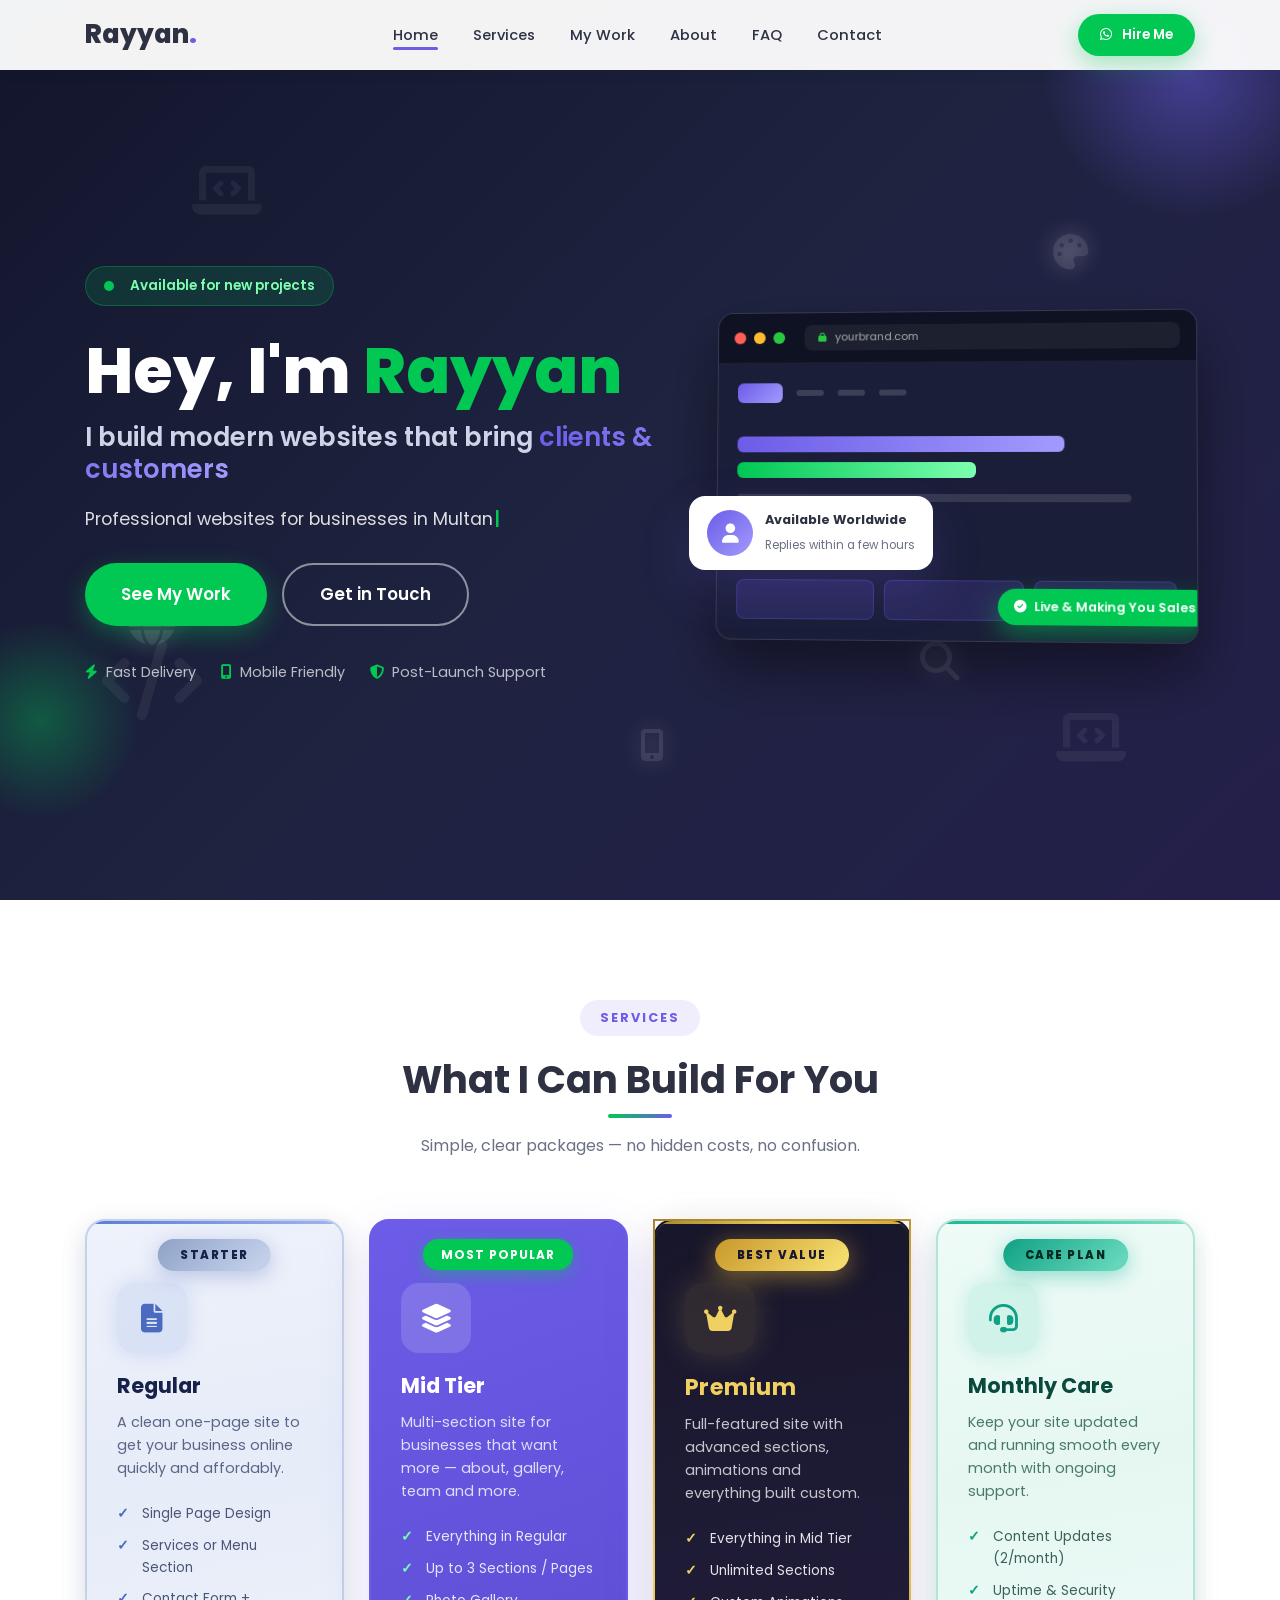
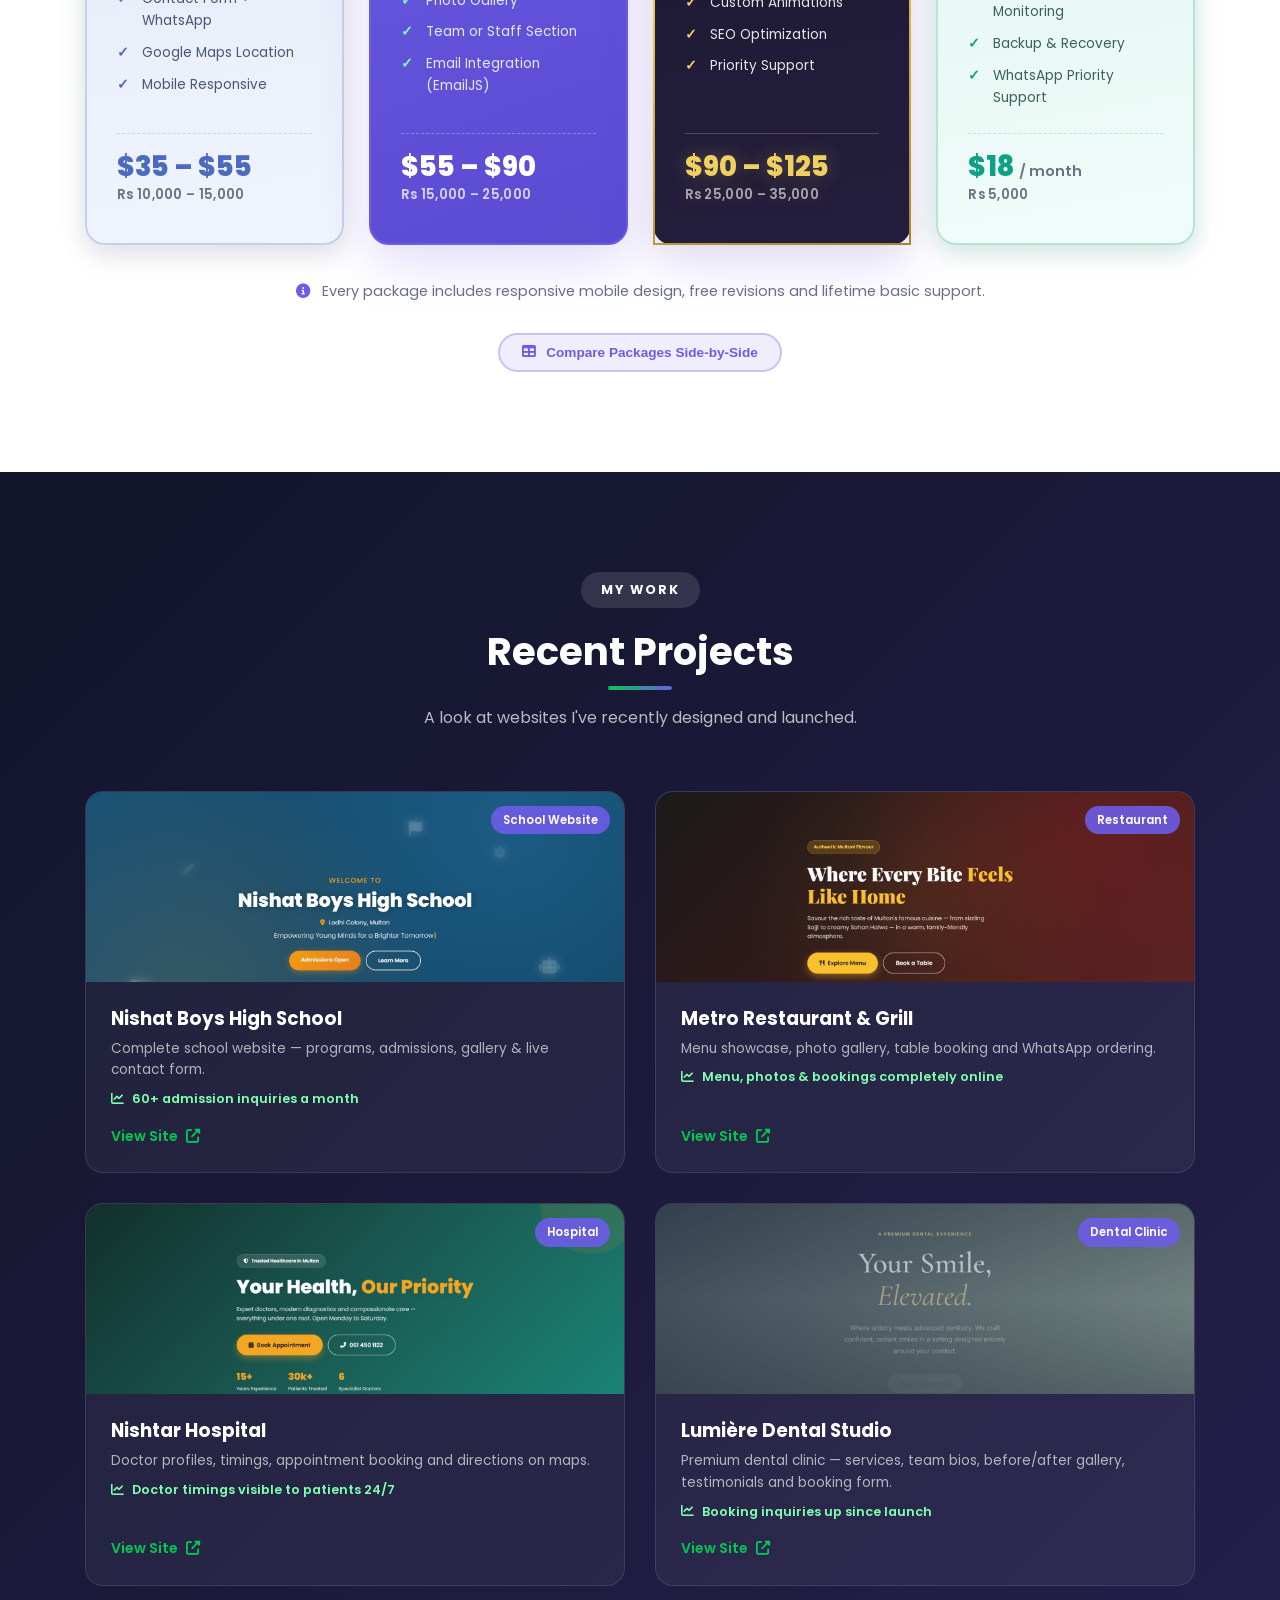
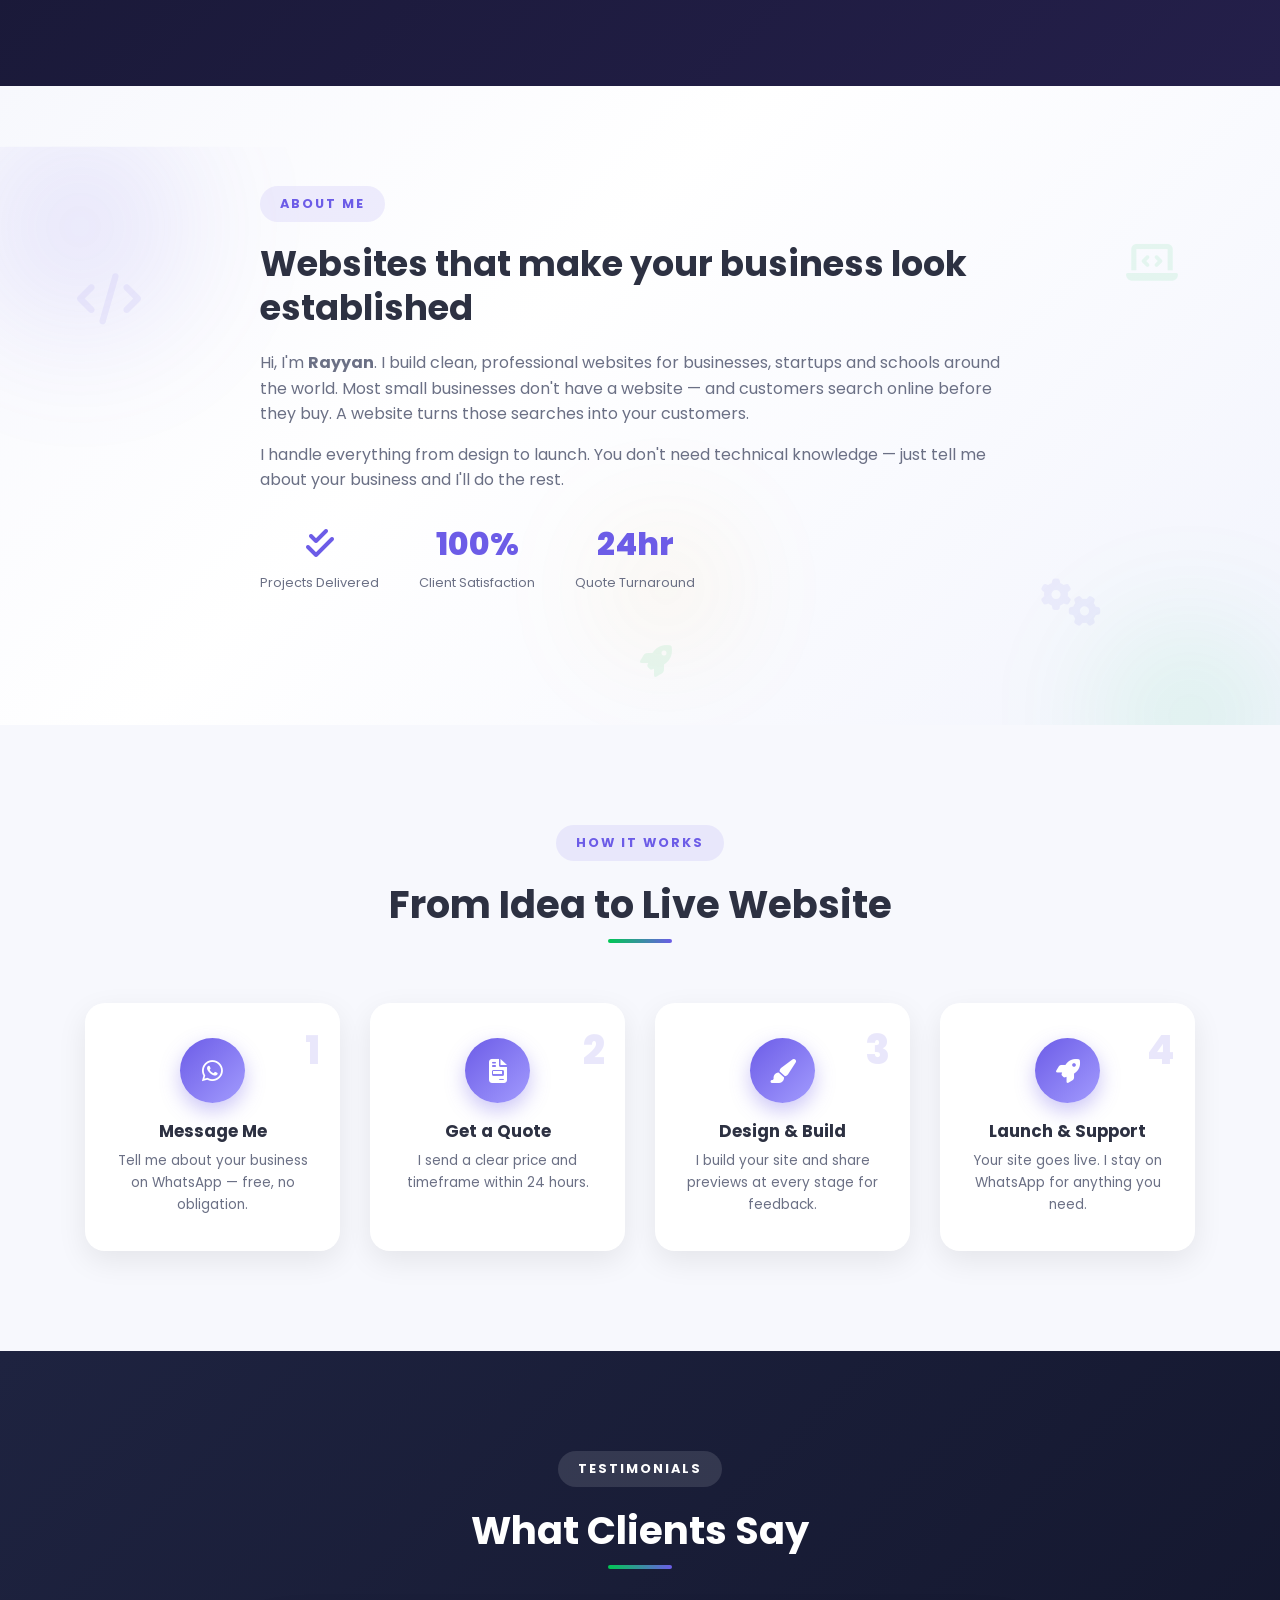
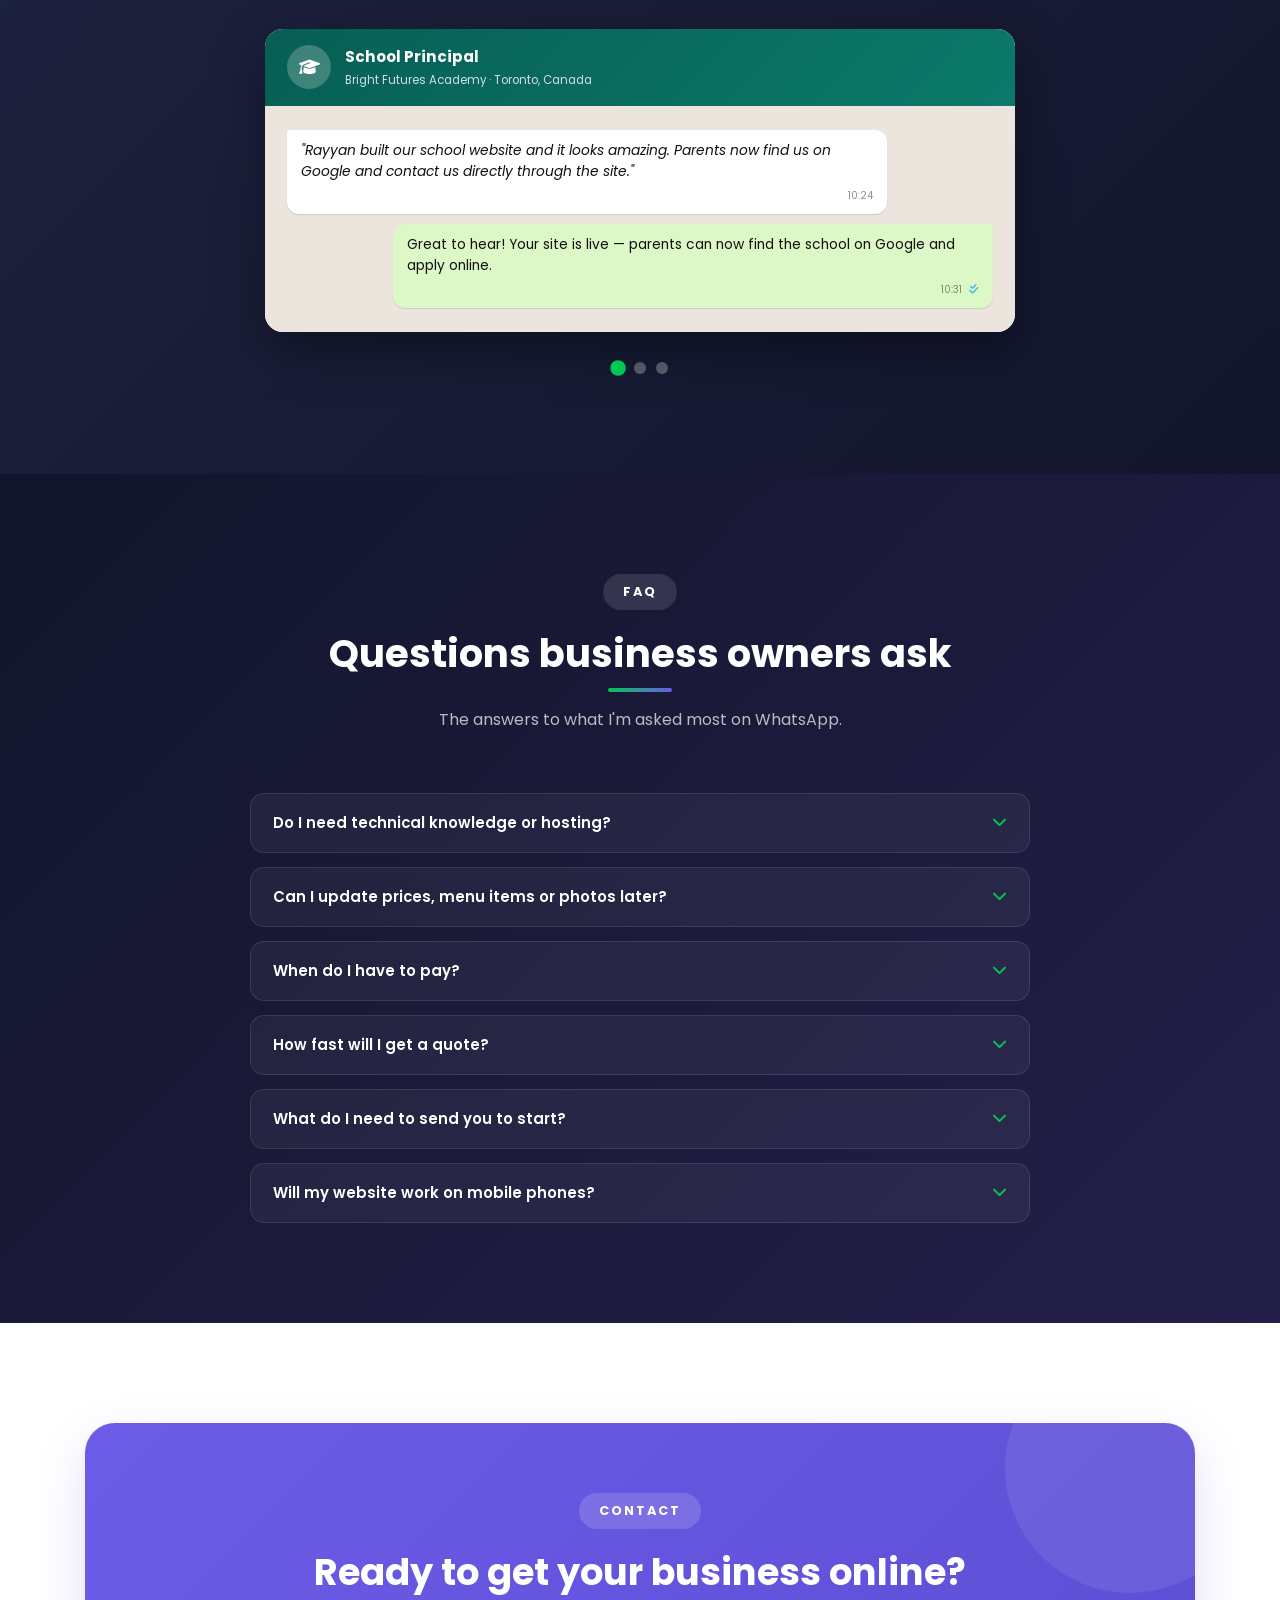
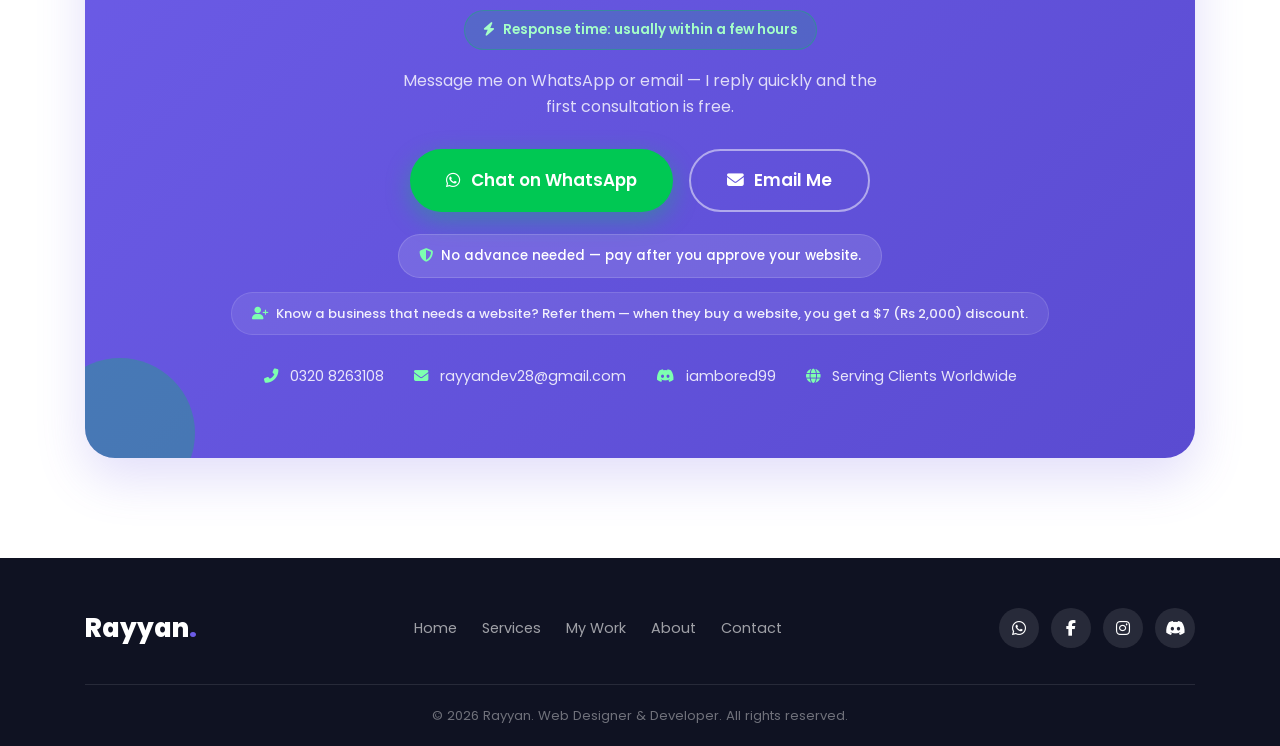
==== commit c5bcff1b: "Remove Free Website Audit section and its styles" ====
--- a/index.html
+++ b/index.html
@@ -556,20 +556,6 @@
         </div>
     </section>
 
-    <!-- Free Website Audit -->
-    <section class="audit" id="audit">
-        <div class="container">
-            <div class="audit-box">
-                <span class="audit-icon"><i class="fas fa-search"></i></span>
-                <h2>Free Website Audit for your business</h2>
-                <p>Send your business name on WhatsApp and I'll show you, in 2 minutes, what customers see when they search for you online — and what might be costing you customers.</p>
-                <a href="https://wa.me/923208263108?text=Hi%20Rayyan%2C%20I%20want%20a%20free%20website%20audit%20for%20my%20business.%20My%20business%20name%20is%3A%20" target="_blank" class="btn btn-accent btn-lg pulse-ring">
-                    <i class="fab fa-whatsapp"></i> Get Your Free Audit
-                </a>
-            </div>
-        </div>
-    </section>
-
     <!-- Contact -->
     <section class="contact" id="contact">
         <div class="container">
--- a/style.css
+++ b/style.css
@@ -1859,50 +1859,6 @@
     max-height: 260px;
 }
 
-/* ============ Free Audit ============ */
-.audit {
-    background: linear-gradient(135deg, #241f4a 0%, #12152b 100%);
-    padding-bottom: 100px;
-}
-
-.audit-box {
-    max-width: 780px;
-    margin: 0 auto;
-    background: linear-gradient(135deg, rgba(0, 200, 83, 0.1), rgba(108, 92, 231, 0.12));
-    border: 1px solid rgba(0, 200, 83, 0.3);
-    border-radius: 24px;
-    padding: 55px 45px;
-    text-align: center;
-}
-
-.audit-icon {
-    width: 70px;
-    height: 70px;
-    border-radius: 50%;
-    background: var(--accent);
-    color: var(--white);
-    display: inline-flex;
-    align-items: center;
-    justify-content: center;
-    font-size: 1.6rem;
-    margin-bottom: 22px;
-    box-shadow: 0 10px 30px rgba(0, 200, 83, 0.4);
-}
-
-.audit-box h2 {
-    color: var(--white);
-    font-size: 1.9rem;
-    margin-bottom: 14px;
-}
-
-.audit-box p {
-    color: rgba(255, 255, 255, 0.75);
-    max-width: 52ch;
-    margin: 0 auto 30px;
-    font-size: 0.95rem;
-    line-height: 1.7;
-}
-
 /* ============ Contact ============ */
 .contact {
     background: var(--white);
@@ -2376,10 +2332,6 @@
         max-width: 92%;
     }
 
-    .audit-box {
-        padding: 40px 25px;
-    }
-
     .contact-box {
         padding: 50px 25px;
     }
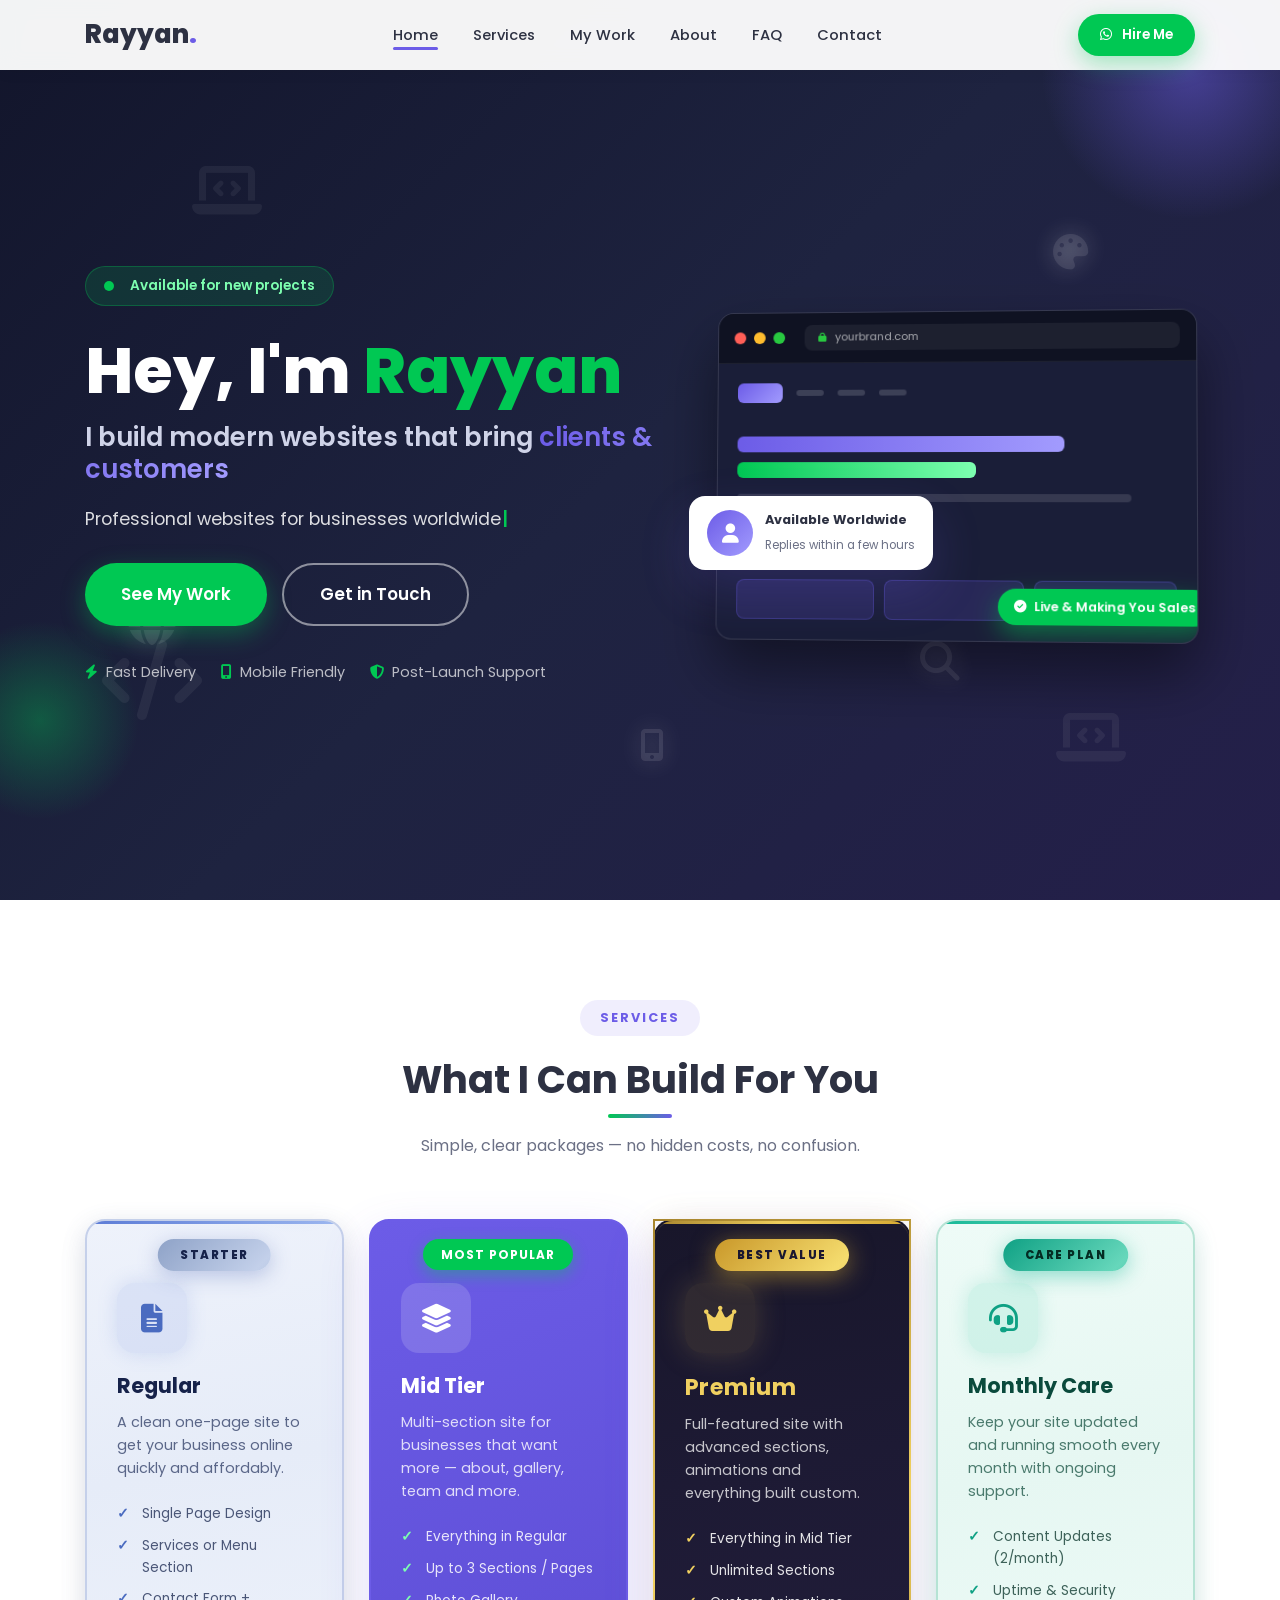
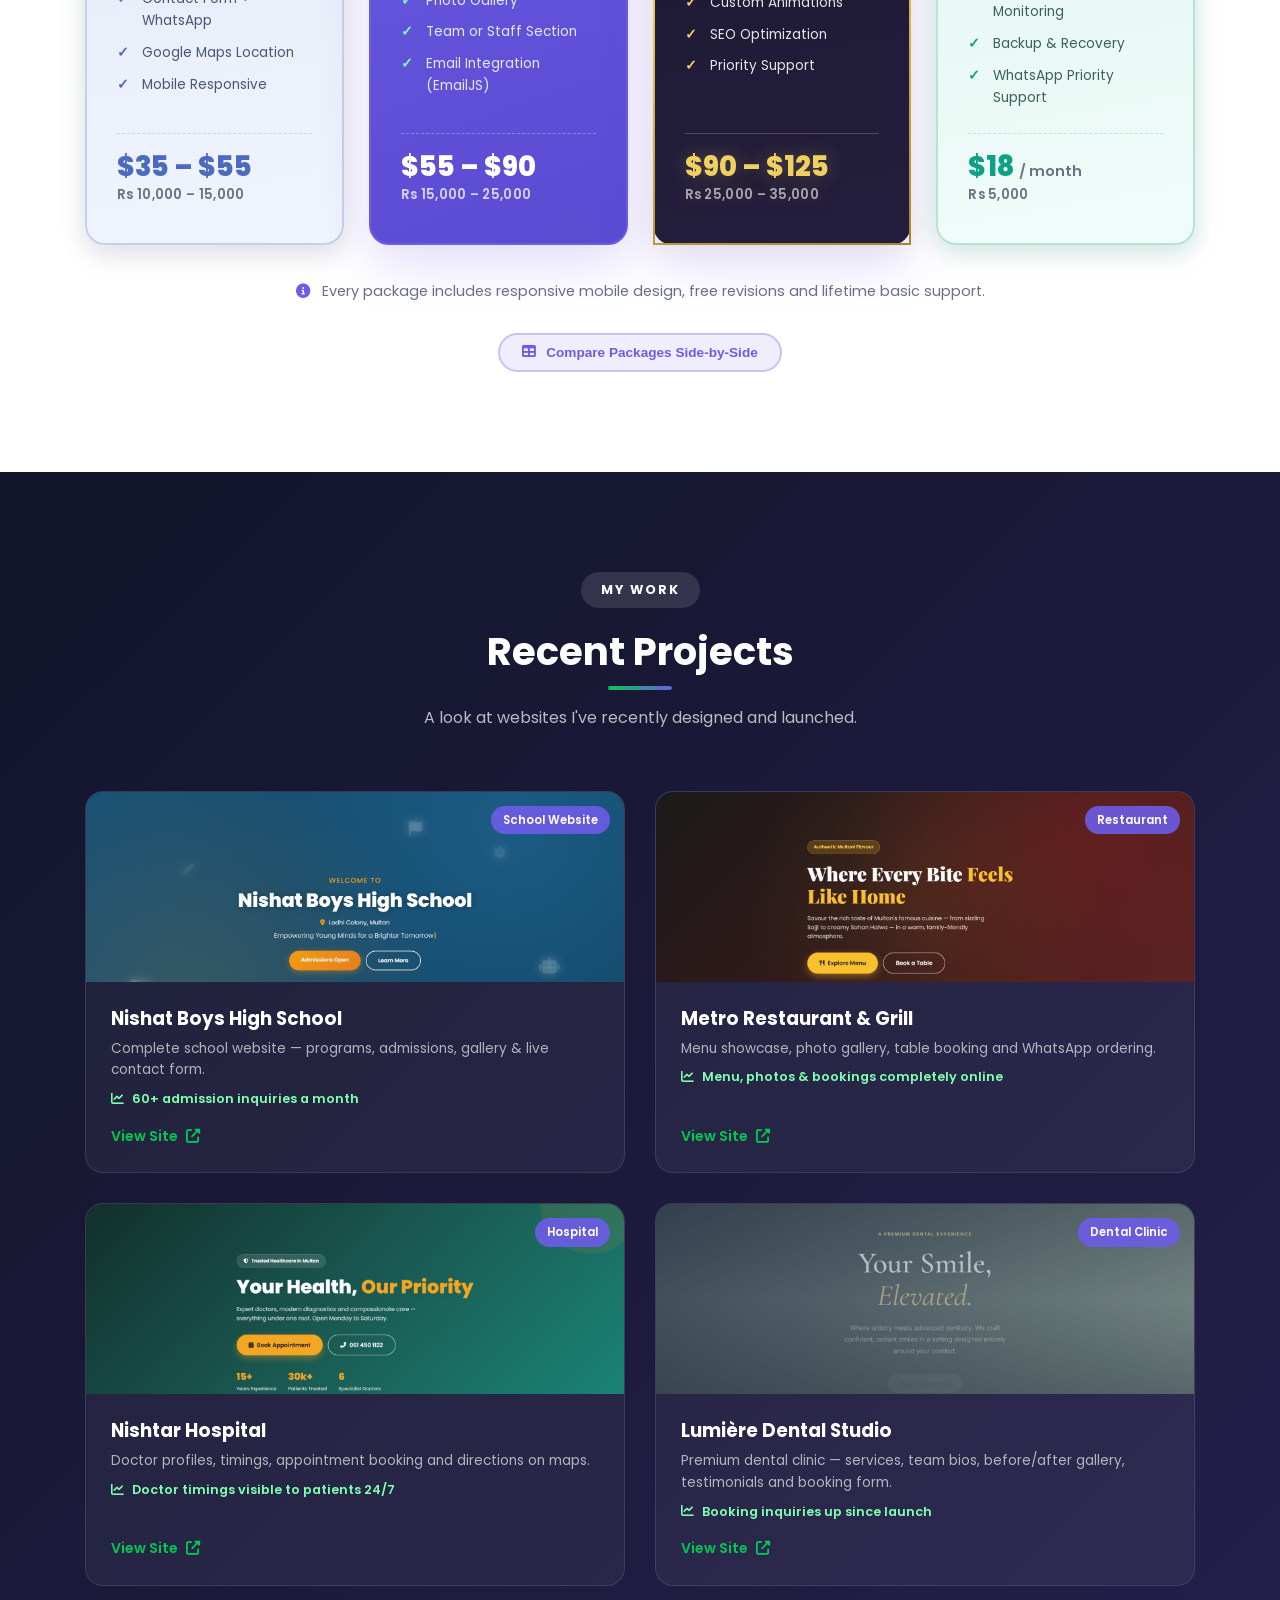
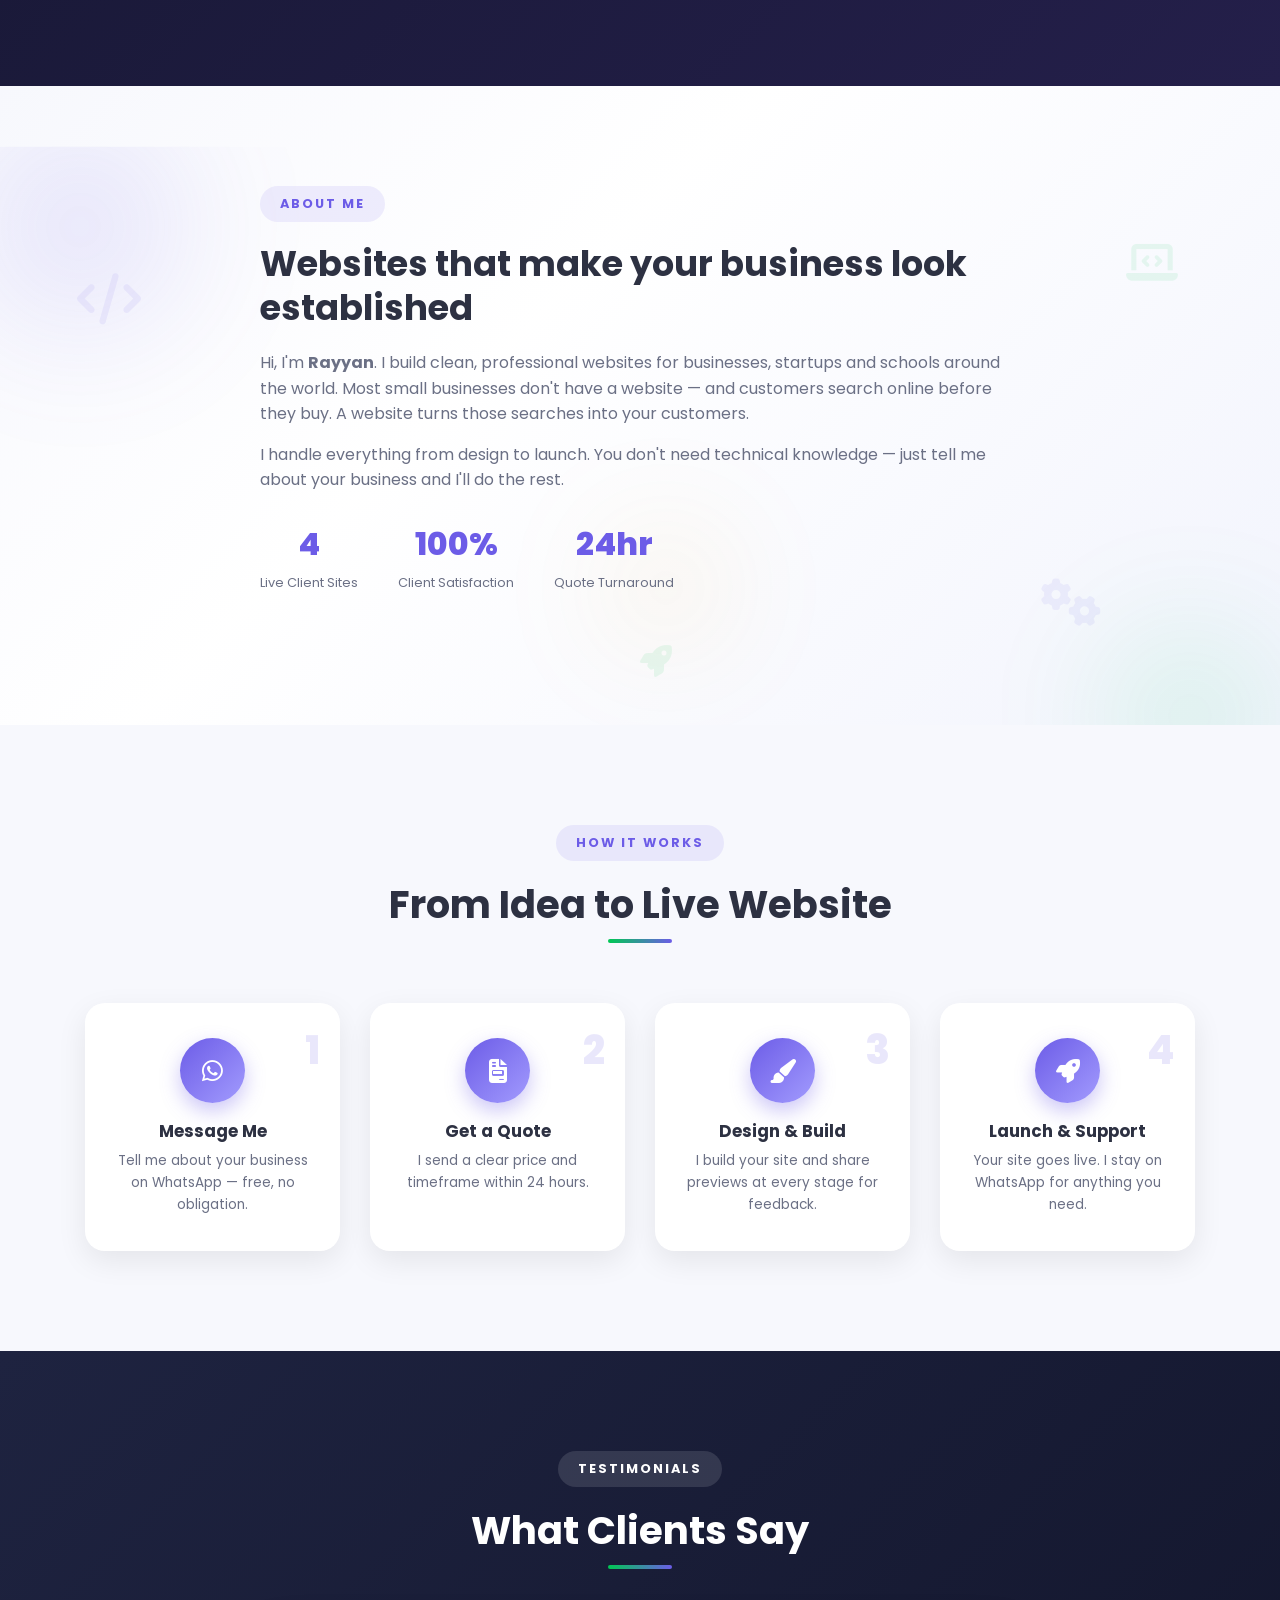
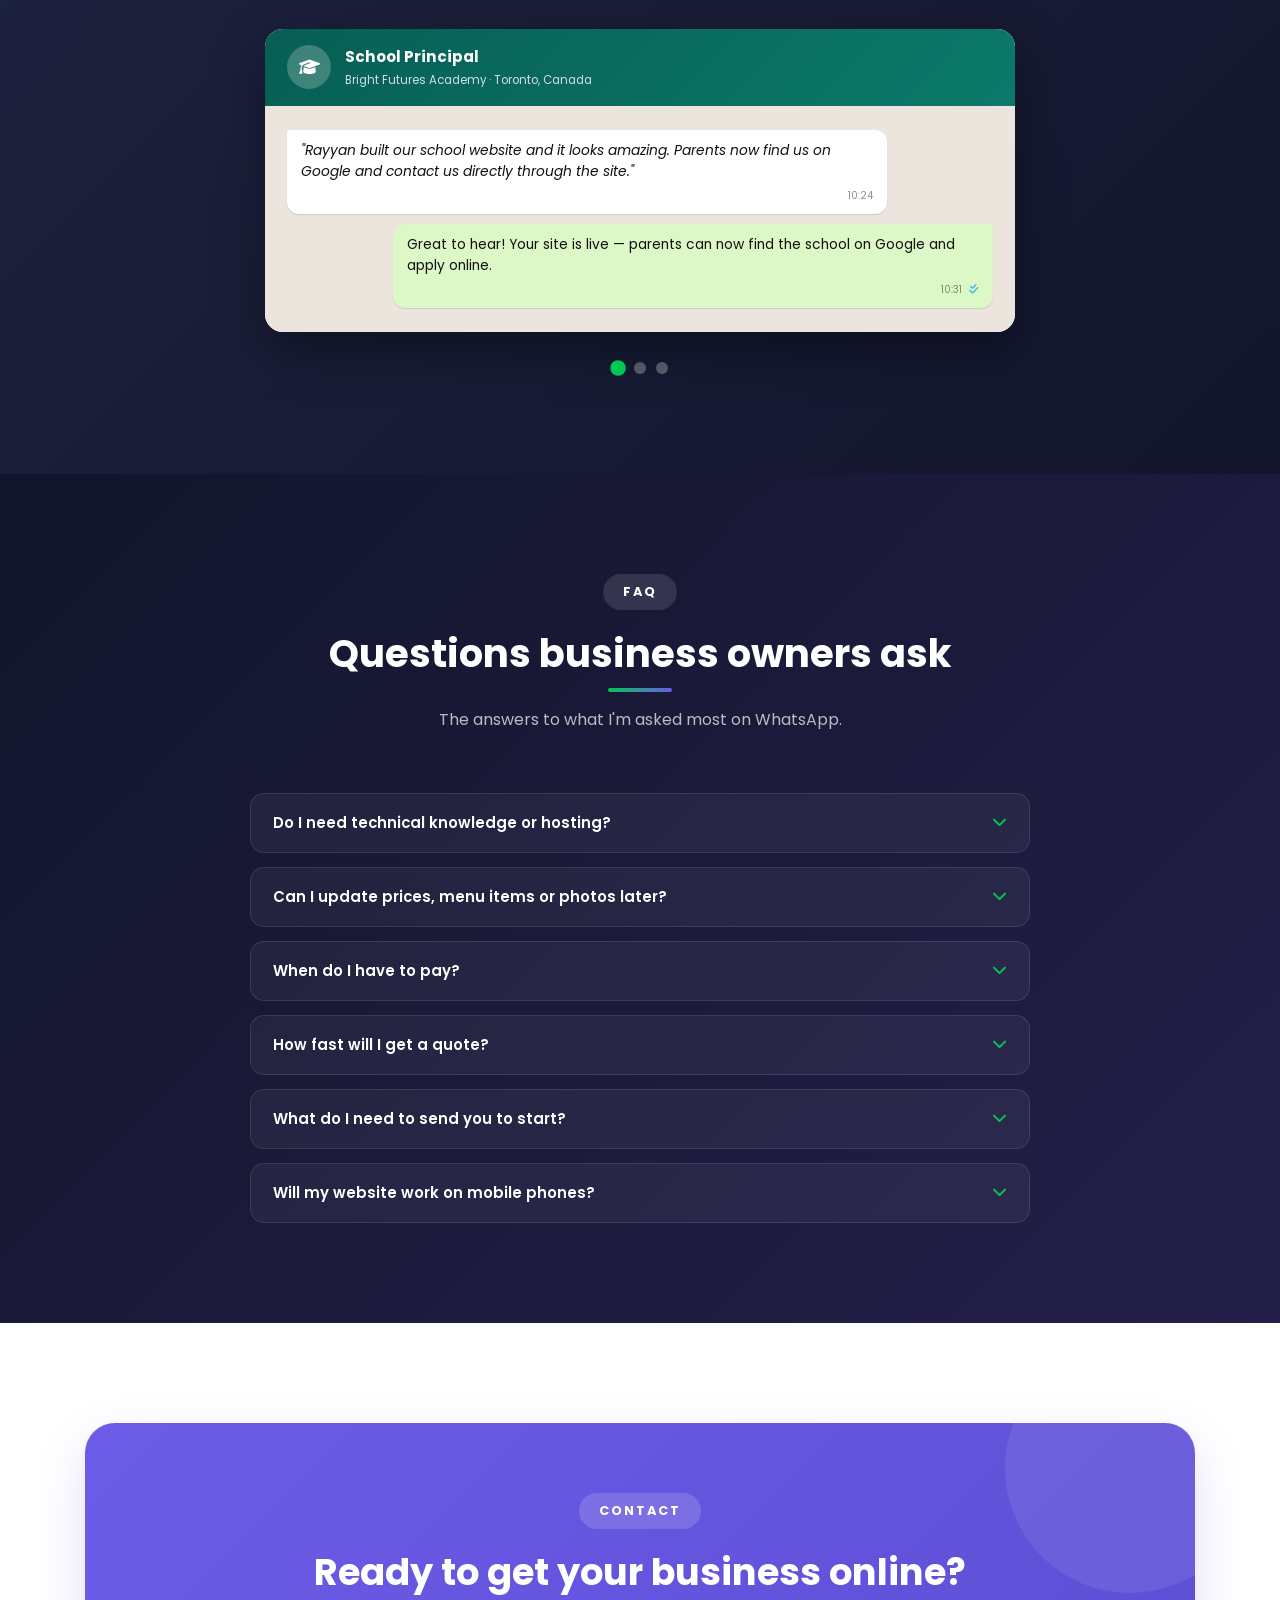
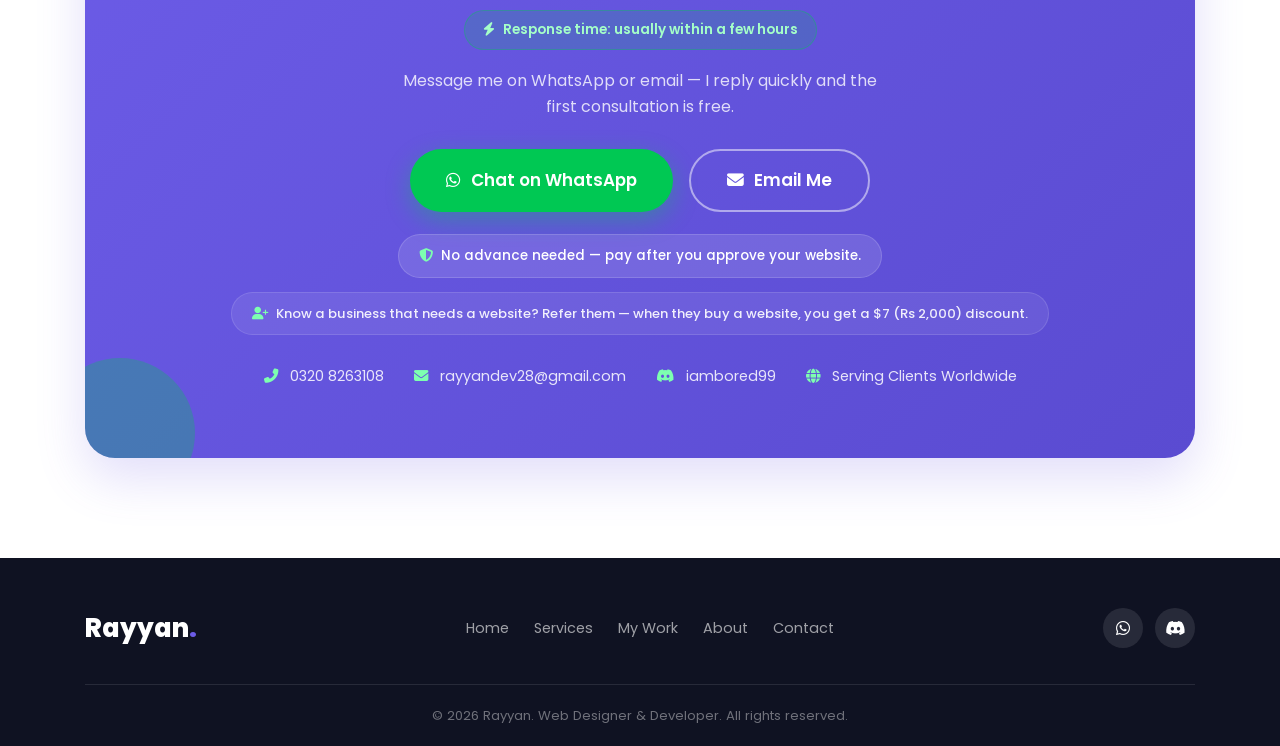
==== commit efce5e38: "Trust + preview fixes: real live-site stat, drop dead social links, regenerate OG preview" ====
--- a/index.html
+++ b/index.html
@@ -392,8 +392,8 @@
                     </p>
                     <div class="stats-row">
                         <div class="stat">
-                            <span class="stat-num"><i class="fas fa-check-double"></i></span>
-                            <span class="stat-label">Projects Delivered</span>
+                            <span class="stat-num">4</span>
+                            <span class="stat-label">Live Client Sites</span>
                         </div>
                         <div class="stat">
                             <span class="stat-num">100%</span>
@@ -597,10 +597,8 @@
                     <a href="#contact">Contact</a>
                 </div>
                 <div class="footer-social">
-                    <a href="https://wa.me/923208263108" target="_blank"><i class="fab fa-whatsapp"></i></a>
-                    <a href="#"><i class="fab fa-facebook-f"></i></a>
-                    <a href="#"><i class="fab fa-instagram"></i></a>
-                    <a href="#"><i class="fab fa-discord"></i></a>
+                    <a href="https://wa.me/923208263108" target="_blank" title="WhatsApp"><i class="fab fa-whatsapp"></i></a>
+                    <a href="https://discord.com/users/iambored99" target="_blank" title="Discord"><i class="fab fa-discord"></i></a>
                 </div>
             </div>
             <div class="footer-bottom">
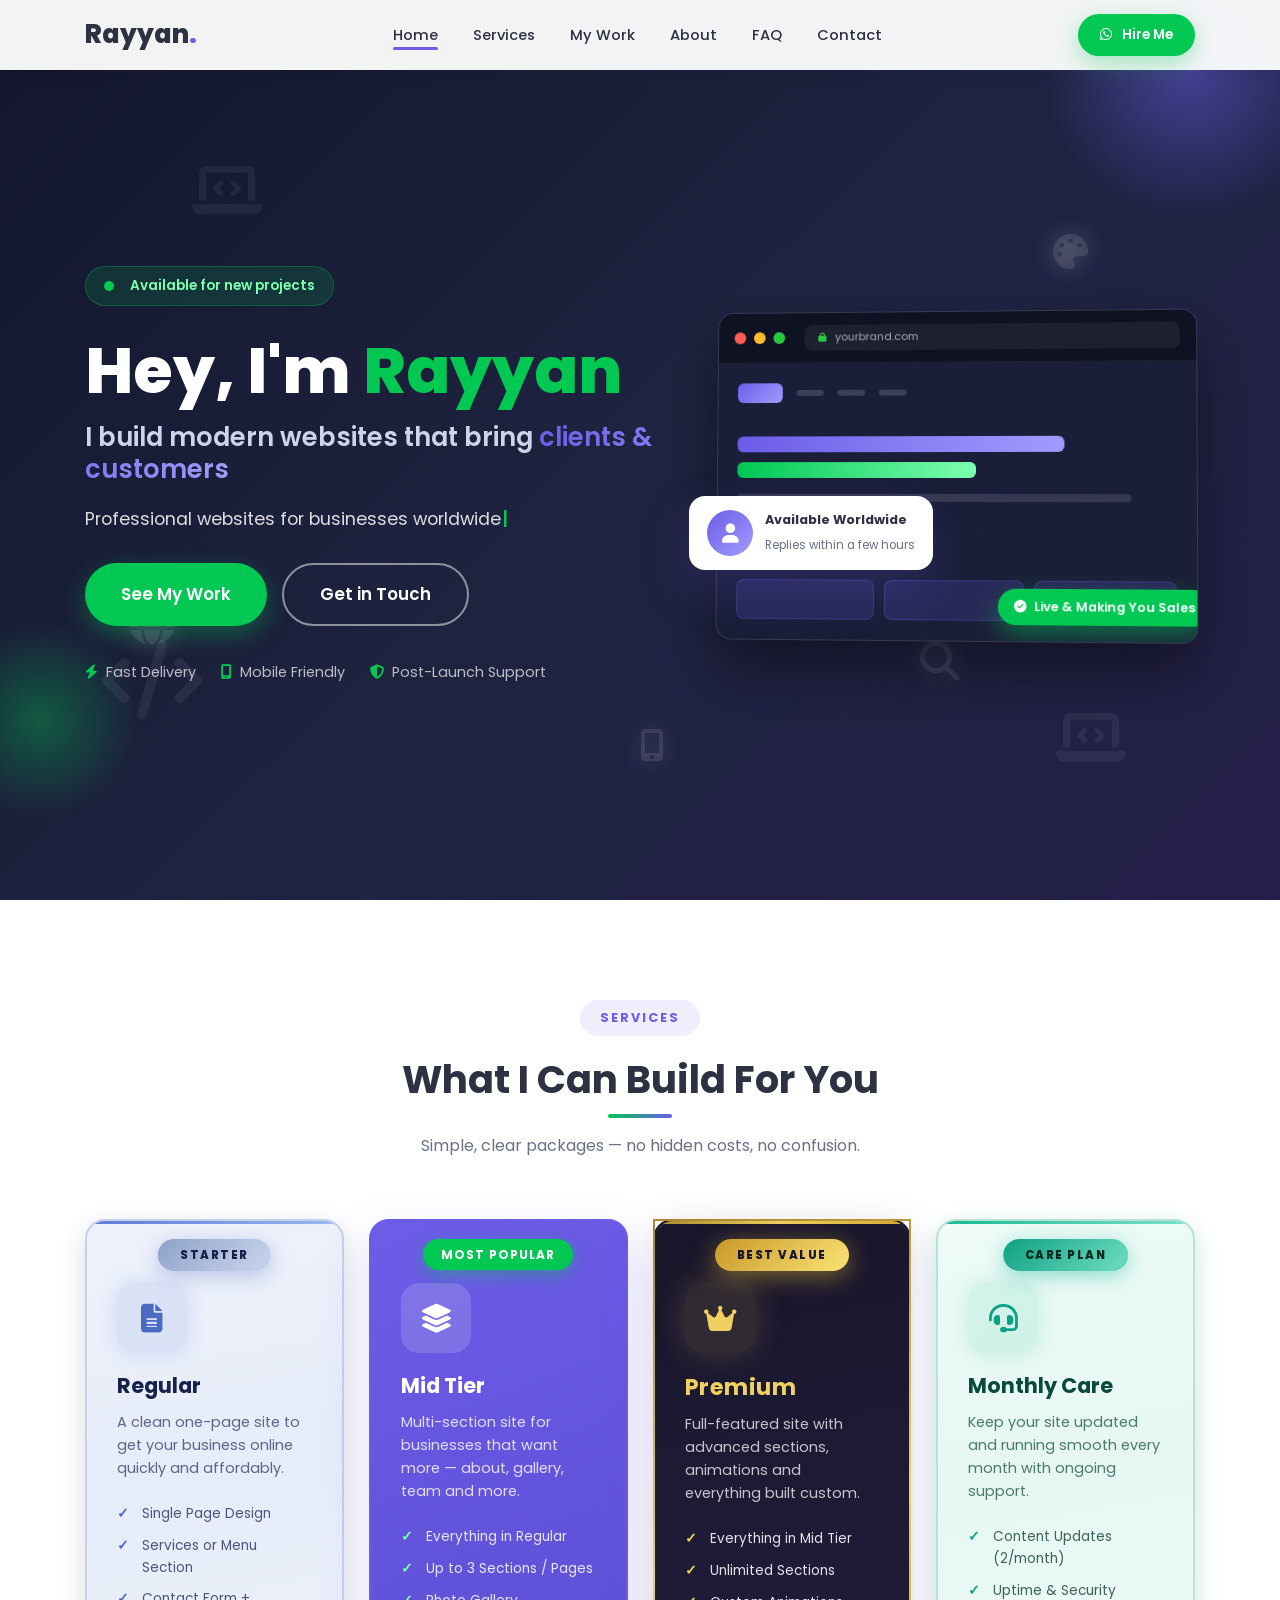
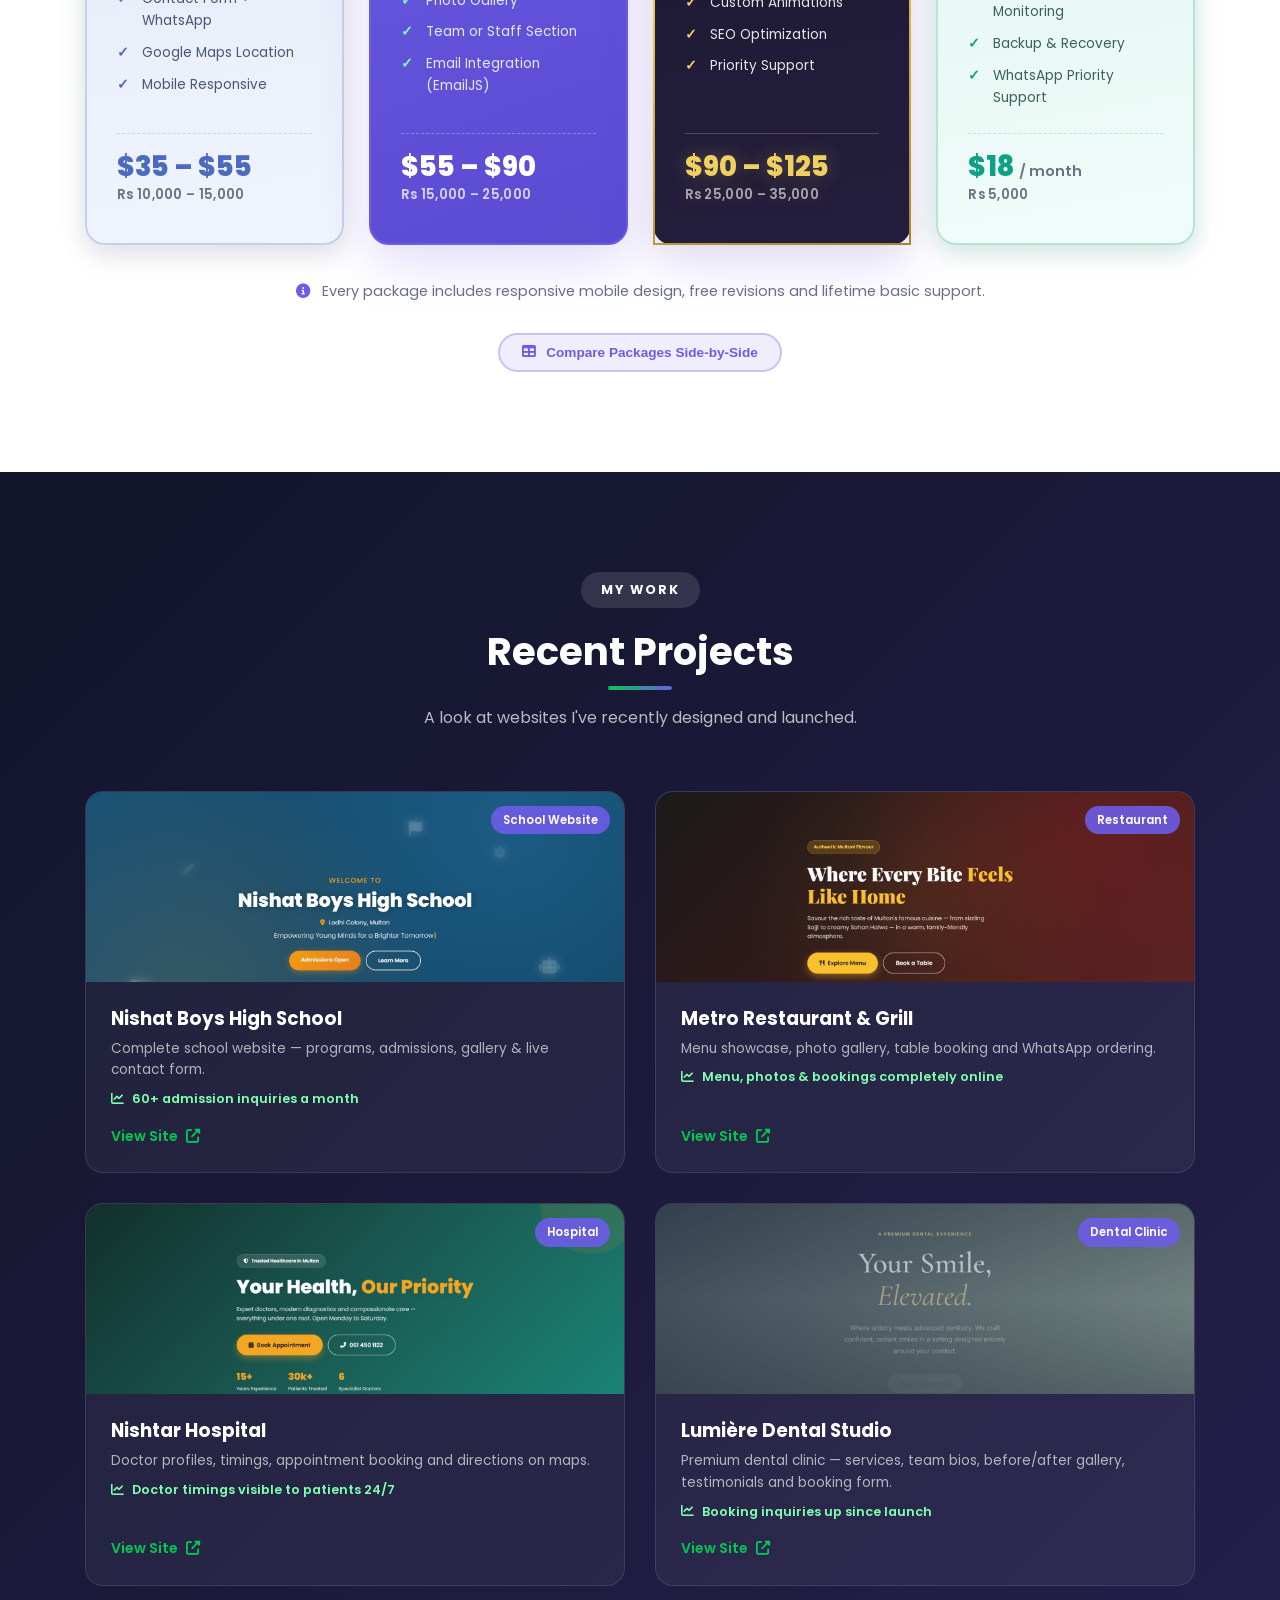
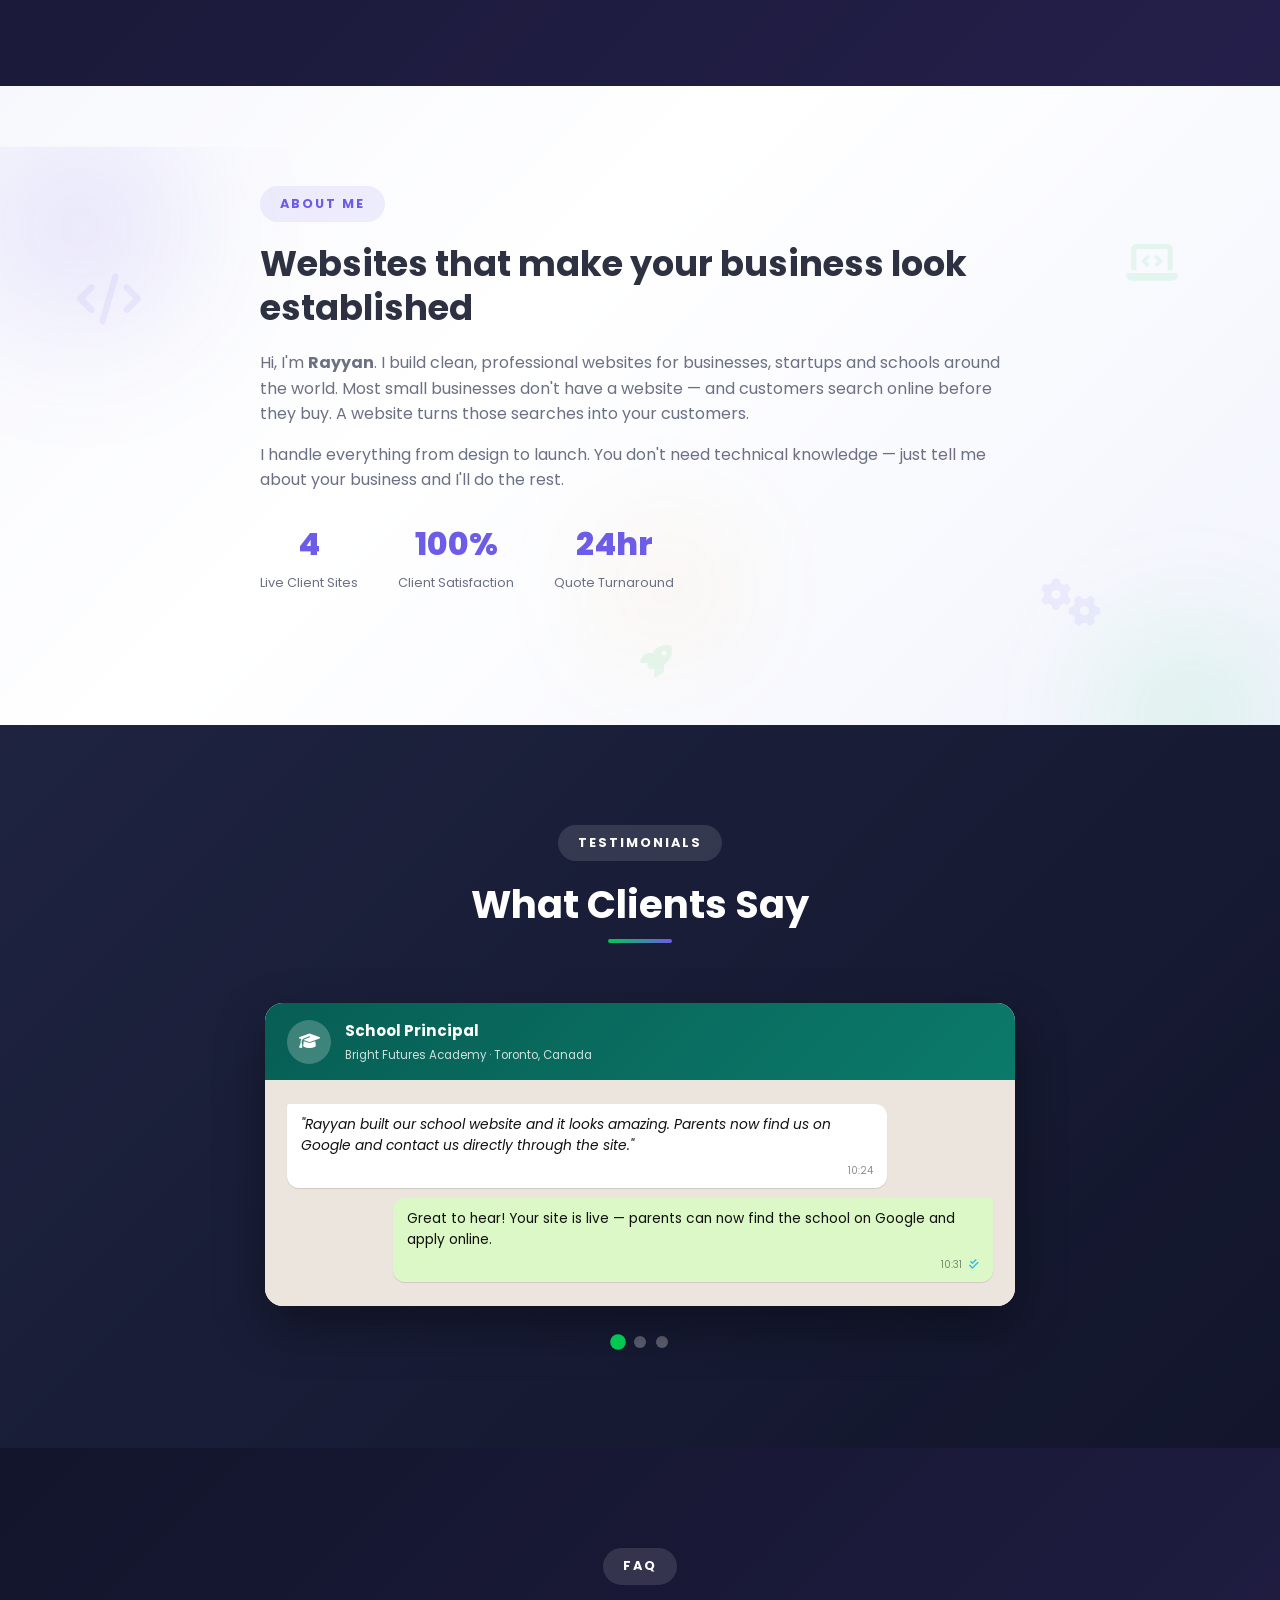
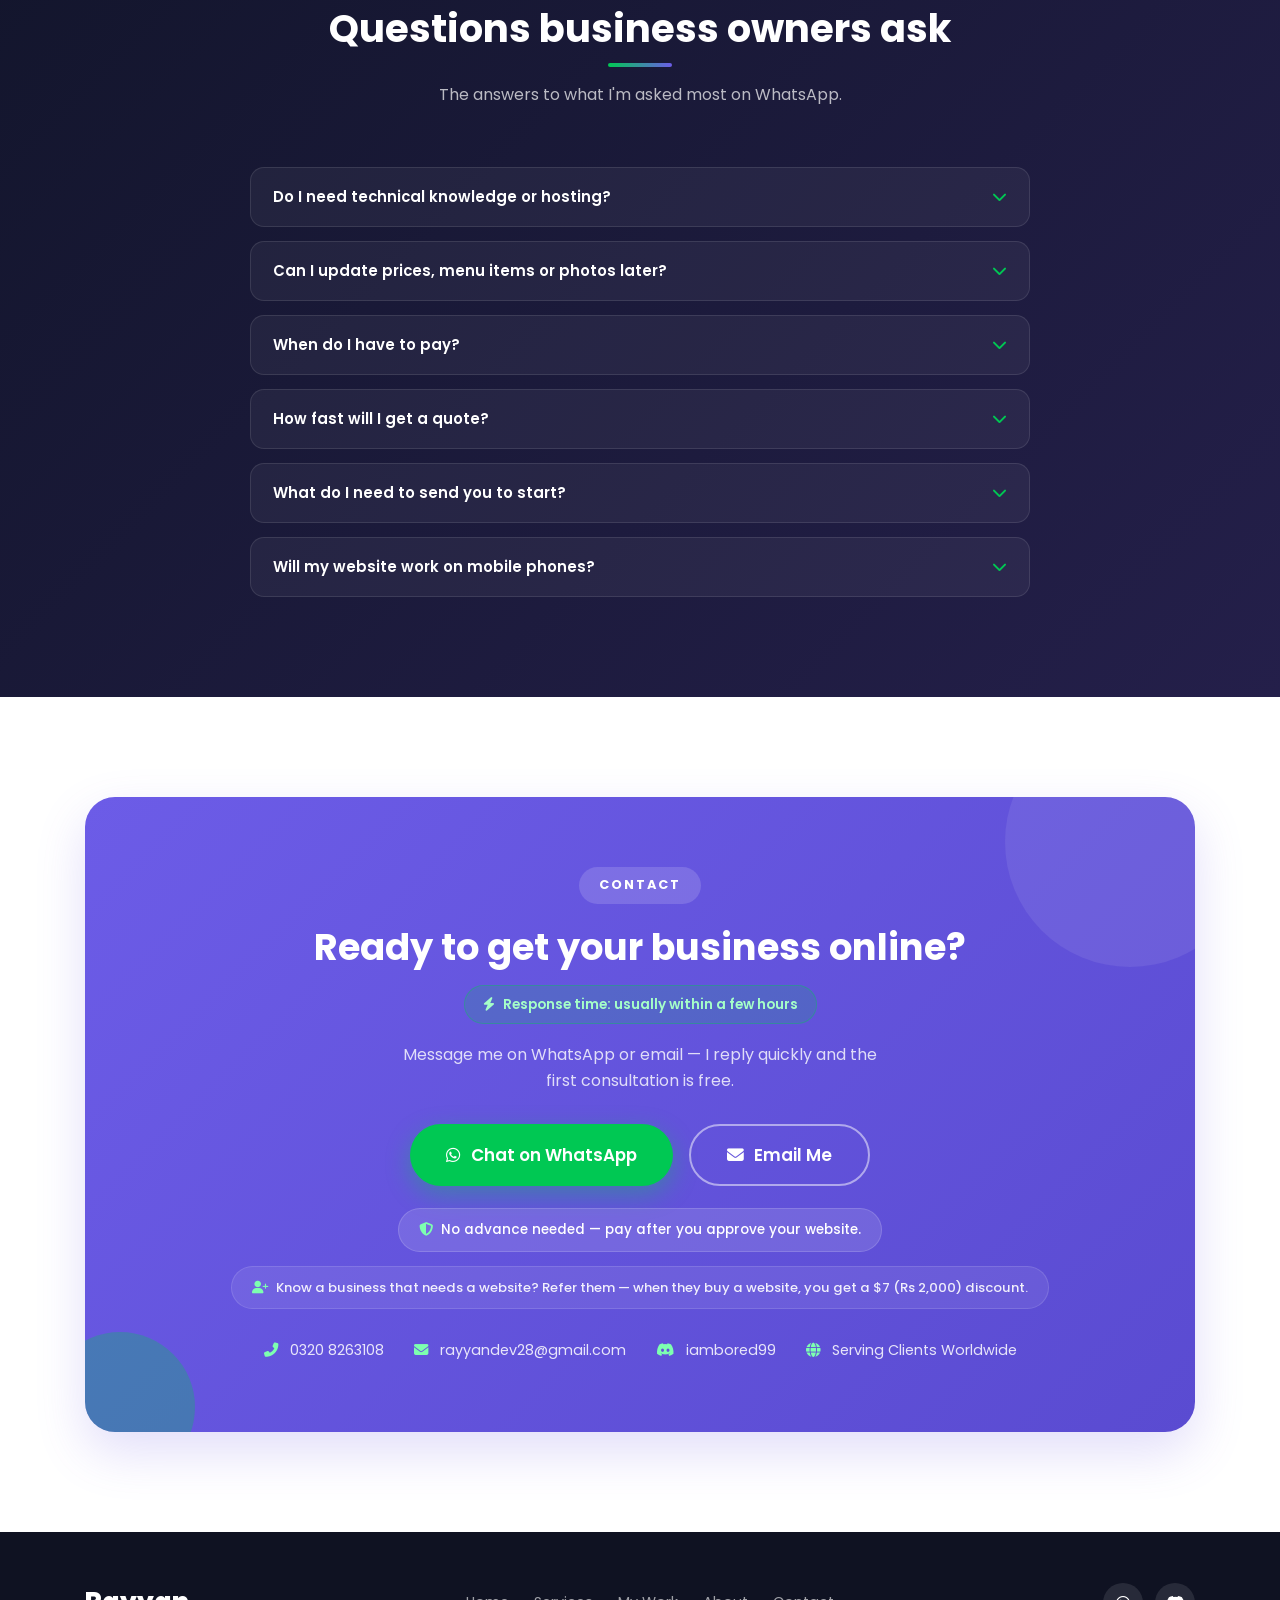
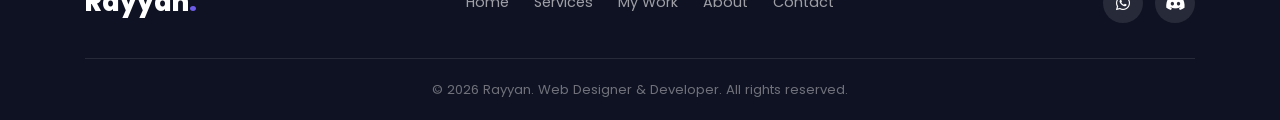
==== commit 25a41621: "Remove How It Works (process) section, styles and JS ref" ====
--- a/index.html
+++ b/index.html
@@ -409,42 +409,6 @@
         </div>
     </section>
 
-    <!-- Process -->
-    <section class="process">
-        <div class="container">
-            <div class="section-header">
-                <span class="section-tag">How It Works</span>
-                <h2>From Idea to Live Website</h2>
-            </div>
-            <div class="process-steps">
-                <div class="process-step">
-                    <div class="step-num">1</div>
-                    <div class="step-icon"><i class="fab fa-whatsapp"></i></div>
-                    <h3>Message Me</h3>
-                    <p>Tell me about your business on WhatsApp — free, no obligation.</p>
-                </div>
-                <div class="process-step">
-                    <div class="step-num">2</div>
-                    <div class="step-icon"><i class="fas fa-file-invoice"></i></div>
-                    <h3>Get a Quote</h3>
-                    <p>I send a clear price and timeframe within 24 hours.</p>
-                </div>
-                <div class="process-step">
-                    <div class="step-num">3</div>
-                    <div class="step-icon"><i class="fas fa-paint-brush"></i></div>
-                    <h3>Design & Build</h3>
-                    <p>I build your site and share previews at every stage for feedback.</p>
-                </div>
-                <div class="process-step">
-                    <div class="step-num">4</div>
-                    <div class="step-icon"><i class="fas fa-rocket"></i></div>
-                    <h3>Launch & Support</h3>
-                    <p>Your site goes live. I stay on WhatsApp for anything you need.</p>
-                </div>
-            </div>
-        </div>
-    </section>
-
     <!-- Testimonials -->
     <section class="testimonials">
         <div class="container">
--- a/style.css
+++ b/style.css
@@ -1583,65 +1583,6 @@
     color: var(--text-light);
 }
 
-/* ============ Process ============ */
-.process {
-    background: var(--off-white);
-}
-
-.process-steps {
-    display: grid;
-    grid-template-columns: repeat(4, 1fr);
-    gap: 30px;
-}
-
-.process-step {
-    text-align: center;
-    padding: 35px 25px;
-    background: var(--white);
-    border-radius: 20px;
-    position: relative;
-    transition: var(--transition);
-    box-shadow: var(--shadow);
-}
-
-.process-step:hover {
-    transform: translateY(-8px);
-}
-
-.step-num {
-    position: absolute;
-    top: 15px;
-    right: 20px;
-    font-size: 2.5rem;
-    font-weight: 800;
-    color: rgba(108, 92, 231, 0.15);
-}
-
-.step-icon {
-    width: 65px;
-    height: 65px;
-    background: linear-gradient(135deg, var(--primary), #a29bfe);
-    border-radius: 50%;
-    display: flex;
-    align-items: center;
-    justify-content: center;
-    margin: 0 auto 18px;
-    color: var(--white);
-    font-size: 1.5rem;
-    box-shadow: 0 8px 20px rgba(108, 92, 231, 0.35);
-}
-
-.process-step h3 {
-    font-size: 1.05rem;
-    margin-bottom: 8px;
-    color: var(--text);
-}
-
-.process-step p {
-    font-size: 0.85rem;
-    color: var(--text-light);
-}
-
 /* ============ Testimonials ============ */
 .testimonials {
     background: linear-gradient(135deg, #1e2340 0%, #12152b 100%);
@@ -2204,10 +2145,6 @@
     .service-card.featured,
     .service-card.premium-card {
         transform: none;
-    }
-
-    .process-steps {
-        grid-template-columns: 1fr 1fr;
     }
 
     .about-grid {
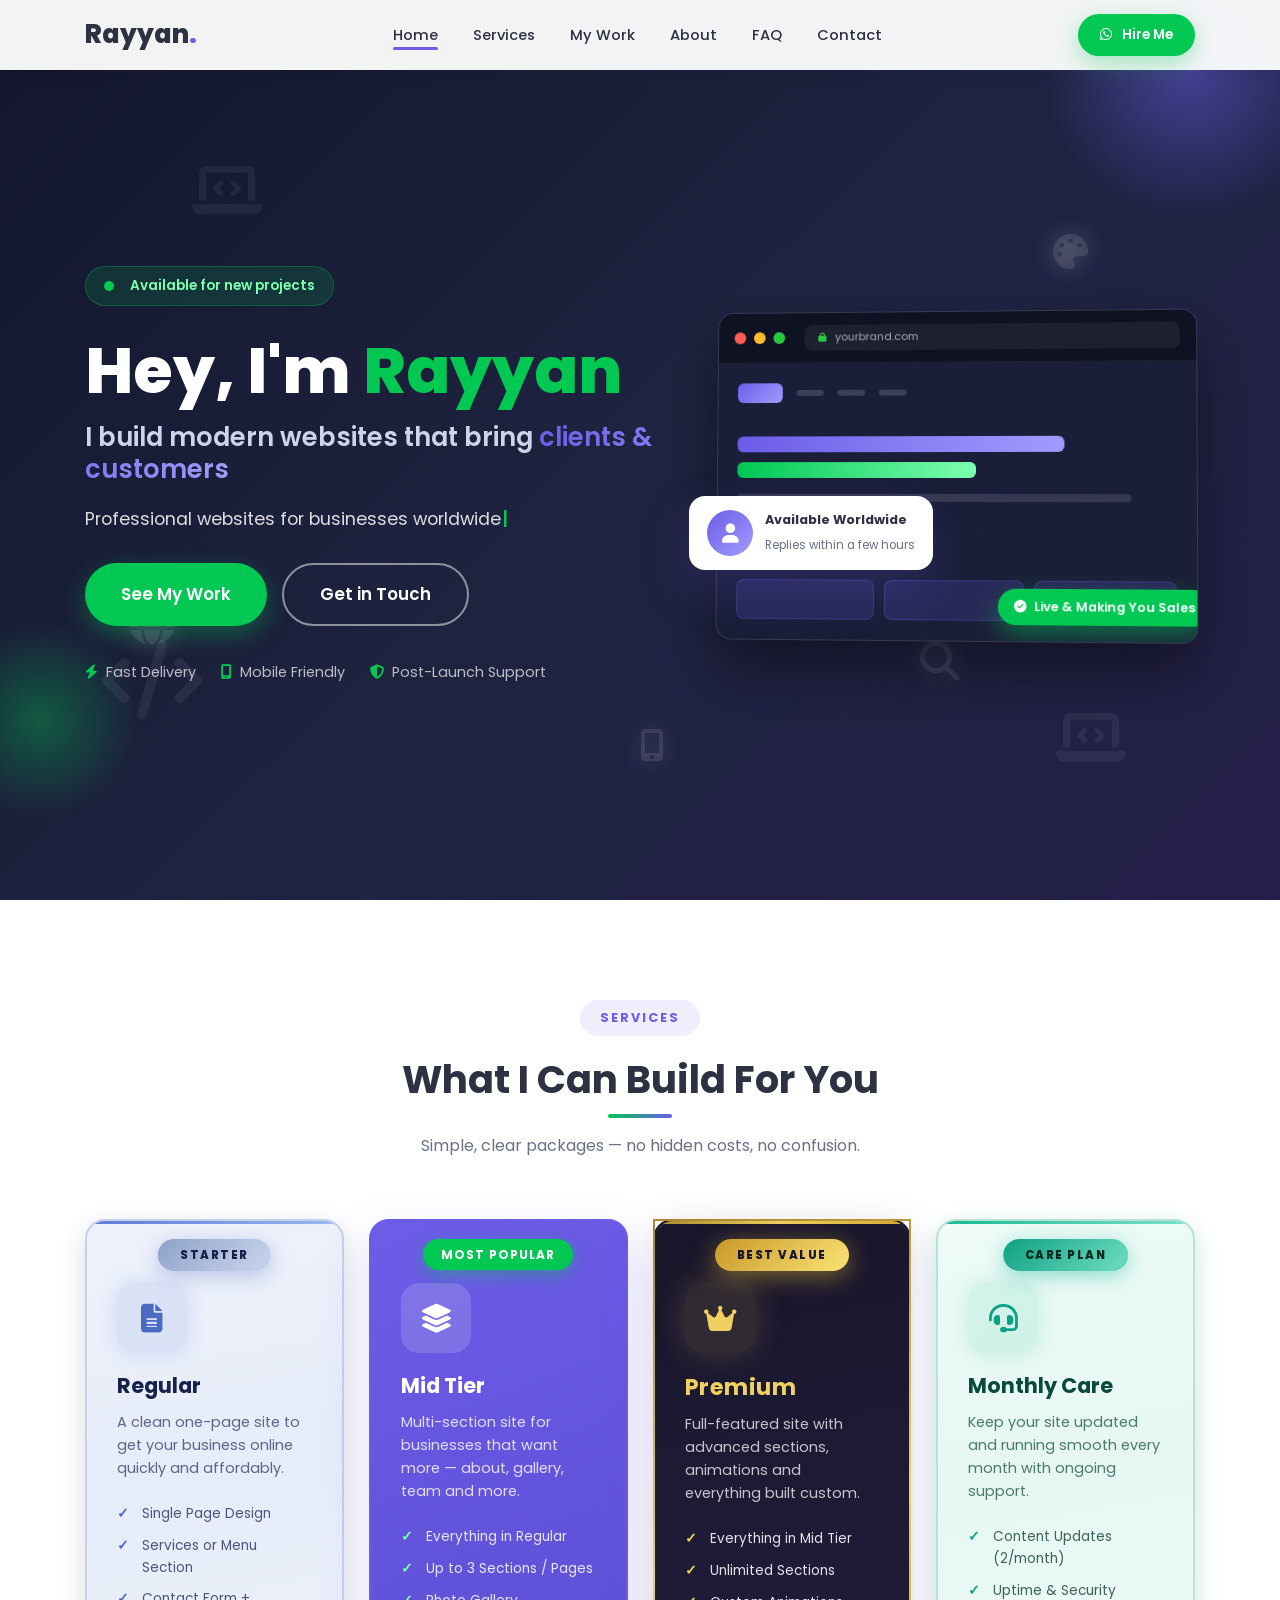
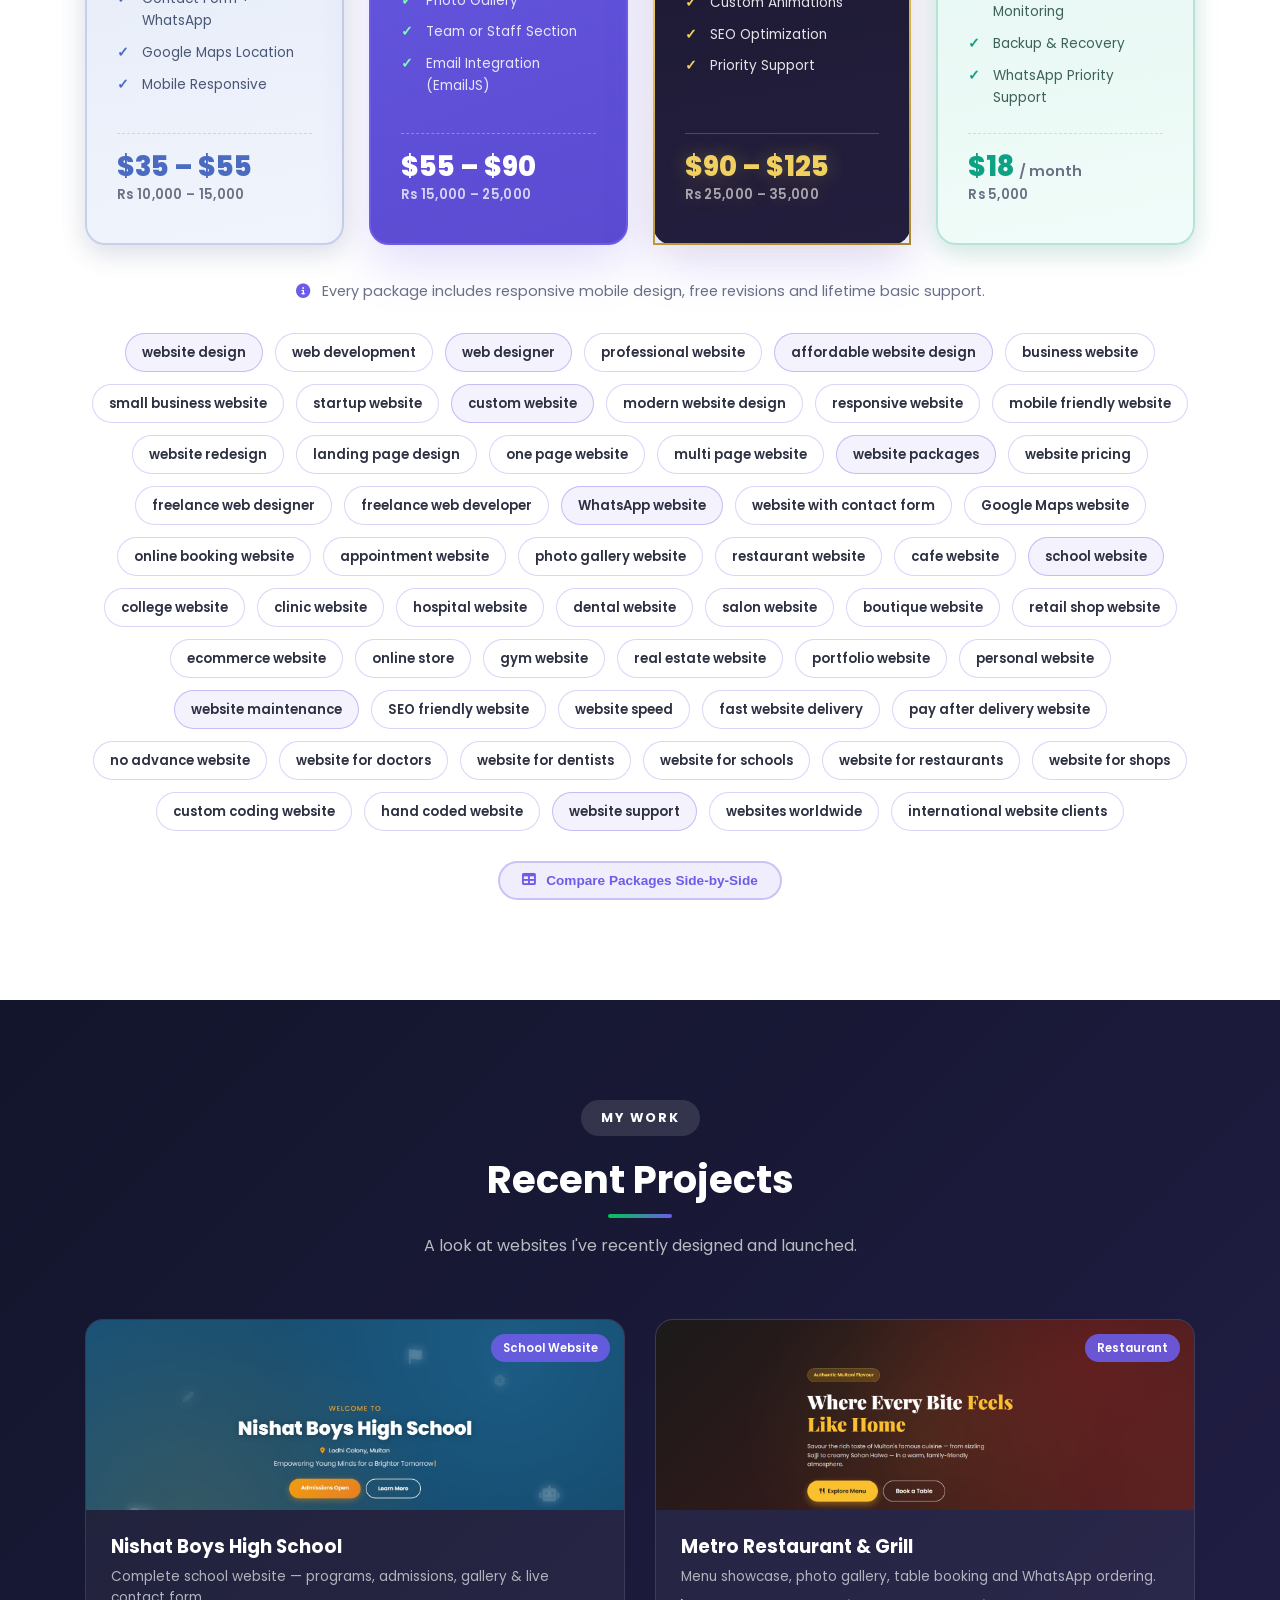
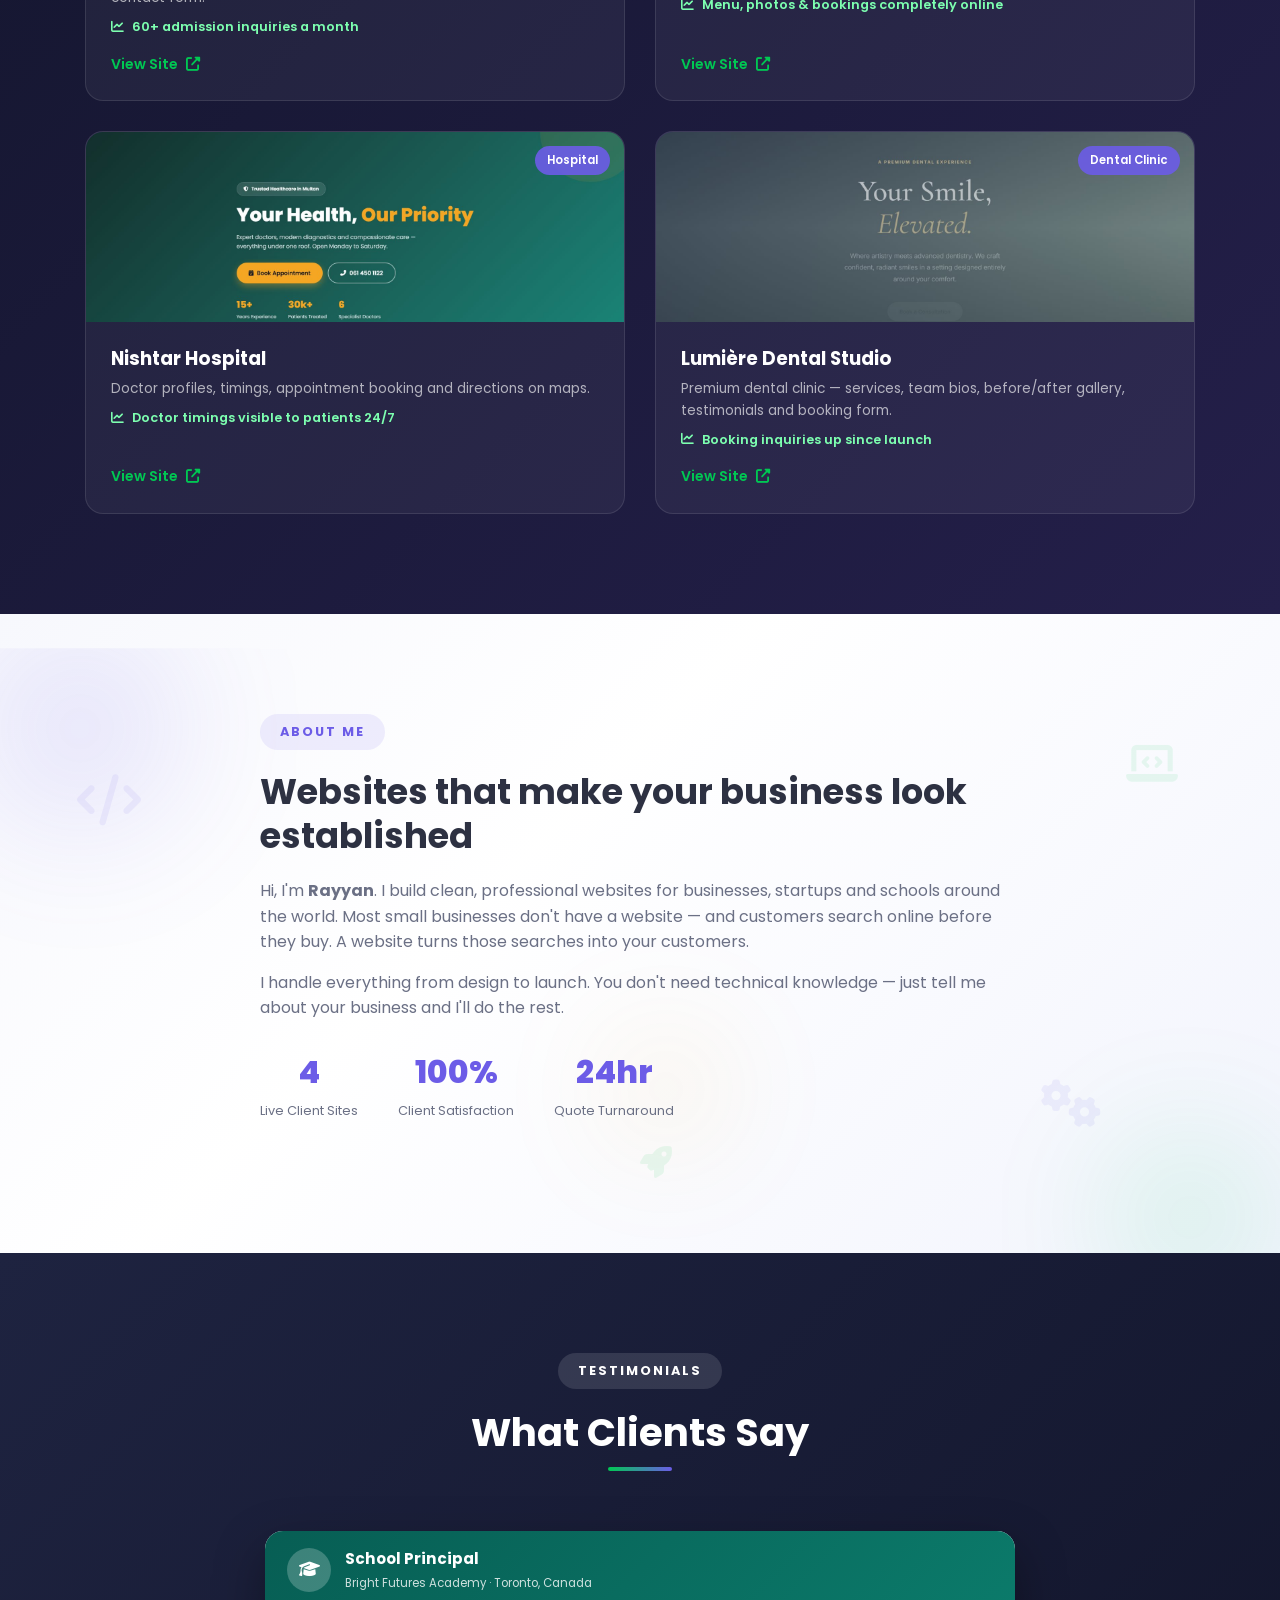
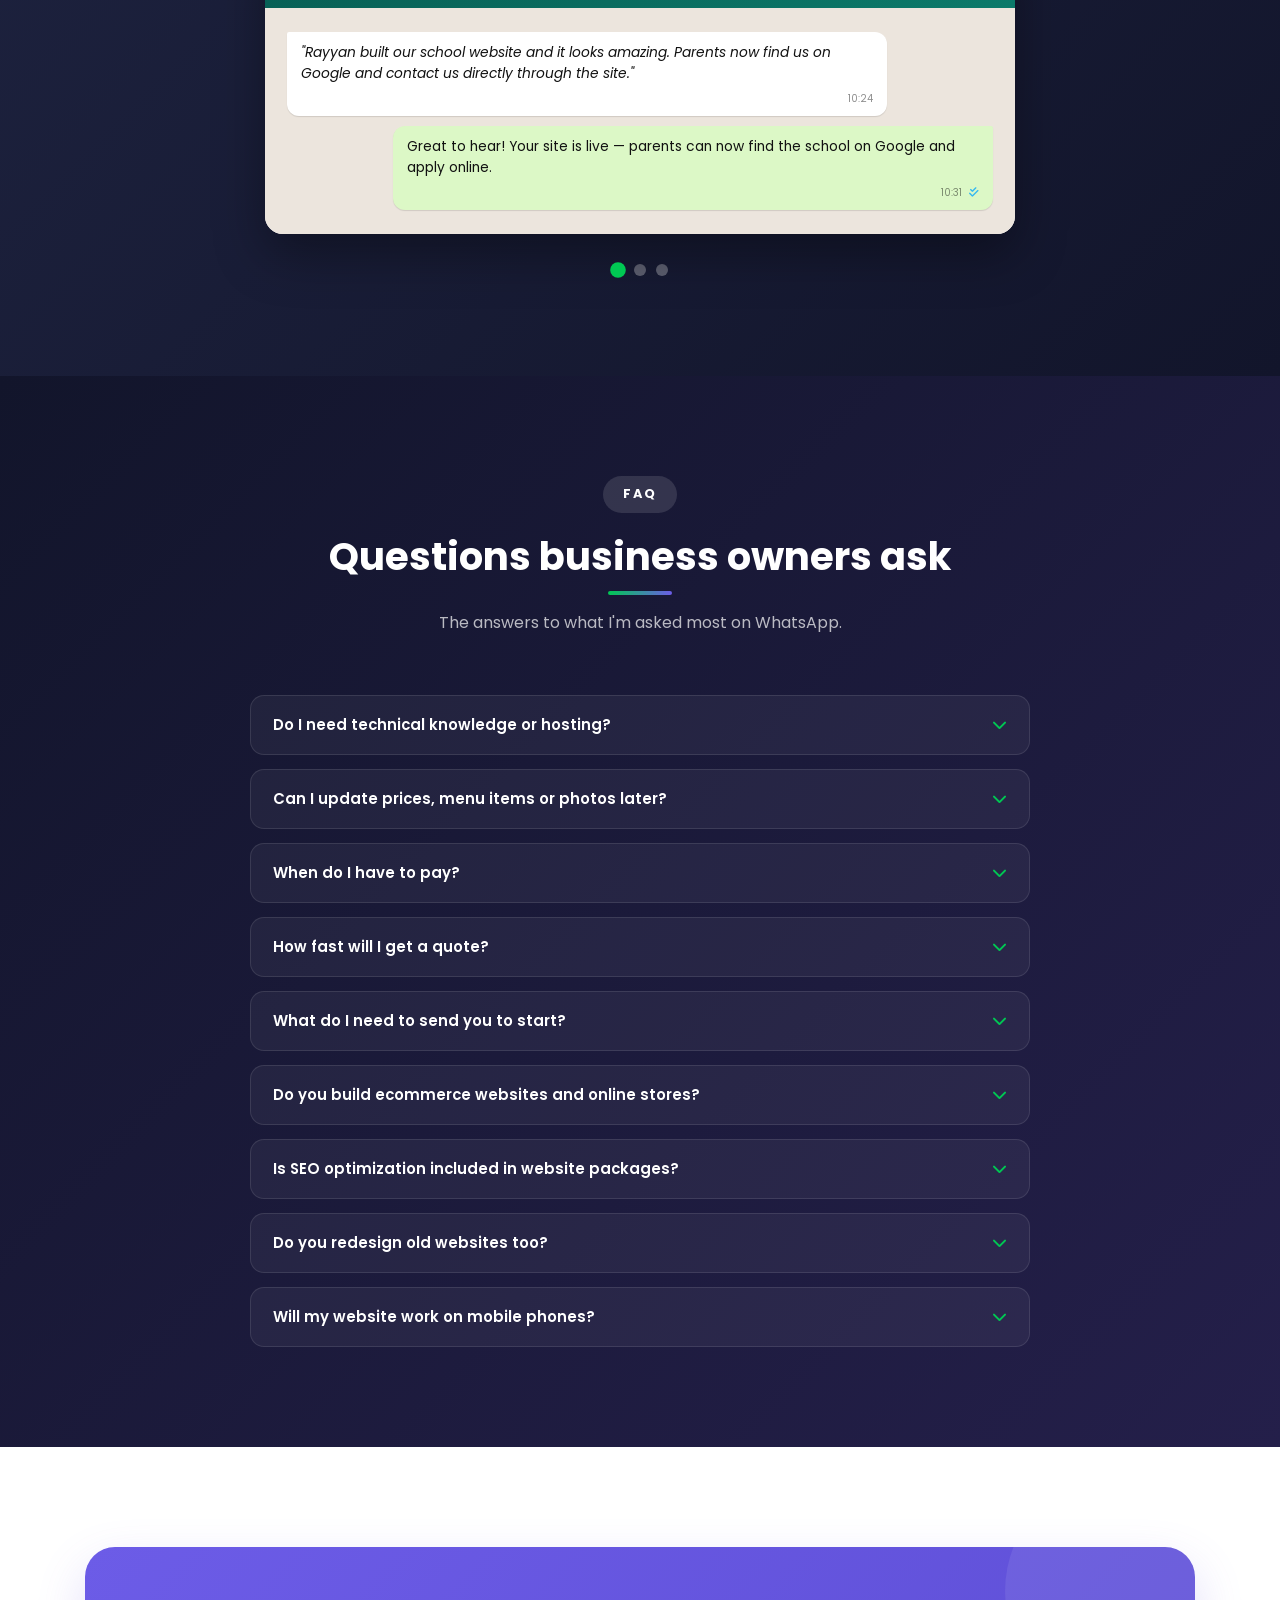
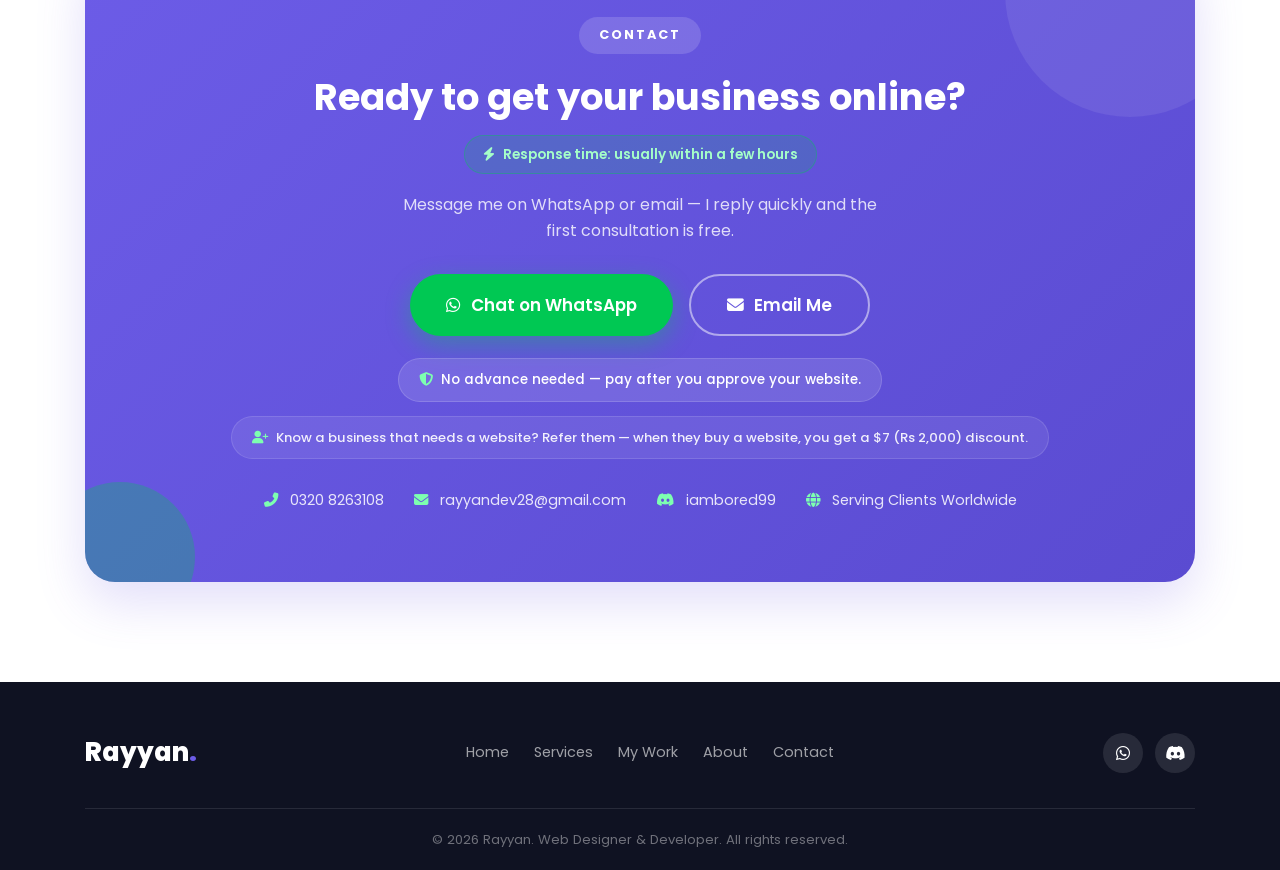
==== commit 6306b4b2: "SEO boost: visible keyword cloud (58 tags), fuller meta keywords, 3 keyword-rich FAQs, keyword refer" ====
--- a/index.html
+++ b/index.html
@@ -5,7 +5,7 @@
     <meta name="viewport" content="width=device-width, initial-scale=1.0">
     <title>Professional Website Design for Businesses & Startups Worldwide | Rayyan</title>
     <meta name="description" content="Get a modern, professional website for your business, startup or school. Fast delivery, WhatsApp support, pay only after launch.">
-    <meta name="keywords" content="website designer, professional website development, business website, startup website, school website, ecommerce website design, affordable professional website">
+    <meta name="keywords" content="website design, website development, web designer, web developer, professional website, affordable website design, business website, small business website, startup website, custom website, modern website design, responsive website, mobile friendly website, website redesign, landing page design, one page website, multi page website, website packages, website pricing, freelance web designer, freelance web developer, WhatsApp website, website with contact form, Google Maps website, online booking website, appointment website, photo gallery website, restaurant website, cafe website, school website, college website, clinic website, hospital website, dental website, salon website, boutique website, retail shop website, ecommerce website, online store, gym website, real estate website, portfolio website, personal website, website maintenance, SEO friendly website, website speed, fast website delivery, pay after delivery website, no advance website, website builder, website services, cheap website, web solutions, digital presence, website for doctors, website for dentists, website for schools, website for restaurants, website for shops, website support, website updates, website help, professional web pages, modern websites, websites worldwide, international client websites, web design pricing, custom coding website, hand coded website, HTML website, CSS website, JavaScript website
     <meta name="author" content="Rayyan">
     <meta name="theme-color" content="#6c5ce7">
     <link rel="canonical" href="https://pvpayaan-commits.github.io/rayyan-portfolio/">
@@ -259,6 +259,66 @@
                 </div>
             </div>
             <p class="services-note"><i class="fas fa-info-circle"></i> Every package includes responsive mobile design, free revisions and lifetime basic support.</p>
+            <div class="kw-cloud" id="kwCloud">
+                <span class="kw-tag kw-primary">website design</span>
+                <span class="kw-tag">web development</span>
+                <span class="kw-tag kw-primary">web designer</span>
+                <span class="kw-tag">professional website</span>
+                <span class="kw-tag kw-primary">affordable website design</span>
+                <span class="kw-tag">business website</span>
+                <span class="kw-tag">small business website</span>
+                <span class="kw-tag">startup website</span>
+                <span class="kw-tag kw-primary">custom website</span>
+                <span class="kw-tag">modern website design</span>
+                <span class="kw-tag">responsive website</span>
+                <span class="kw-tag">mobile friendly website</span>
+                <span class="kw-tag">website redesign</span>
+                <span class="kw-tag">landing page design</span>
+                <span class="kw-tag">one page website</span>
+                <span class="kw-tag">multi page website</span>
+                <span class="kw-tag kw-primary">website packages</span>
+                <span class="kw-tag">website pricing</span>
+                <span class="kw-tag">freelance web designer</span>
+                <span class="kw-tag">freelance web developer</span>
+                <span class="kw-tag kw-primary">WhatsApp website</span>
+                <span class="kw-tag">website with contact form</span>
+                <span class="kw-tag">Google Maps website</span>
+                <span class="kw-tag">online booking website</span>
+                <span class="kw-tag">appointment website</span>
+                <span class="kw-tag">photo gallery website</span>
+                <span class="kw-tag">restaurant website</span>
+                <span class="kw-tag">cafe website</span>
+                <span class="kw-tag kw-primary">school website</span>
+                <span class="kw-tag">college website</span>
+                <span class="kw-tag">clinic website</span>
+                <span class="kw-tag">hospital website</span>
+                <span class="kw-tag">dental website</span>
+                <span class="kw-tag">salon website</span>
+                <span class="kw-tag">boutique website</span>
+                <span class="kw-tag">retail shop website</span>
+                <span class="kw-tag">ecommerce website</span>
+                <span class="kw-tag">online store</span>
+                <span class="kw-tag">gym website</span>
+                <span class="kw-tag">real estate website</span>
+                <span class="kw-tag">portfolio website</span>
+                <span class="kw-tag">personal website</span>
+                <span class="kw-tag kw-primary">website maintenance</span>
+                <span class="kw-tag">SEO friendly website</span>
+                <span class="kw-tag">website speed</span>
+                <span class="kw-tag">fast website delivery</span>
+                <span class="kw-tag">pay after delivery website</span>
+                <span class="kw-tag">no advance website</span>
+                <span class="kw-tag">website for doctors</span>
+                <span class="kw-tag">website for dentists</span>
+                <span class="kw-tag">website for schools</span>
+                <span class="kw-tag">website for restaurants</span>
+                <span class="kw-tag">website for shops</span>
+                <span class="kw-tag">custom coding website</span>
+                <span class="kw-tag">hand coded website</span>
+                <span class="kw-tag kw-primary">website support</span>
+                <span class="kw-tag">websites worldwide</span>
+                <span class="kw-tag">international website clients</span>
+            </div>
             <div class="compare-toggle">
                 <button class="btn btn-outline btn-sm" id="compareToggle">
                     <i class="fas fa-table"></i> Compare Packages Side-by-Side
@@ -513,6 +573,18 @@
                     <div class="faq-a"><p>Just your business name, address, phone and what you offer — ideally a few photos. I'll guide you through the rest.</p></div>
                 </div>
                 <div class="faq-item">
+                    <button class="faq-q"><span>Do you build ecommerce websites and online stores?</span><i class="fas fa-chevron-down"></i></button>
+                    <div class="faq-a"><p>Yes. I build clean, fast ecommerce and online store websites with product sections and WhatsApp ordering — ideal for boutiques, retail shops and small online sellers who don't want heavy platforms.</p></div>
+                </div>
+                <div class="faq-item">
+                    <button class="faq-q"><span>Is SEO optimization included in website packages?</span><i class="fas fa-chevron-down"></i></button>
+                    <div class="faq-a"><p>Every website I build is SEO-friendly — fast loading, mobile responsive, clean code, proper titles and meta descriptions, plus Google indexing setup. Premium packages add deeper on-page SEO optimization.</p></div>
+                </div>
+                <div class="faq-item">
+                    <button class="faq-q"><span>Do you redesign old websites too?</span><i class="fas fa-chevron-down"></i></button>
+                    <div class="faq-a"><p>Absolutely. If your current website looks outdated, loads slowly or doesn't work well on mobile, I can rebuild it as a modern, professional website — often at the same cost as a fresh project.</p></div>
+                </div>
+                <div class="faq-item">
                     <button class="faq-q"><span>Will my website work on mobile phones?</span><i class="fas fa-chevron-down"></i></button>
                     <div class="faq-a"><p>Yes — every site I build is fully responsive and loads fast on mobile, which is where most of your customers will find you.</p></div>
                 </div>
--- a/style.css
+++ b/style.css
@@ -1583,6 +1583,38 @@
     color: var(--text-light);
 }
 
+/* ============ Keyword Cloud ============ */
+.kw-cloud {
+    display: flex;
+    flex-wrap: wrap;
+    gap: 12px;
+    margin-top: 30px;
+    justify-content: center;
+}
+
+.kw-tag {
+    background: var(--white);
+    border: 1px solid rgba(108, 92, 231, 0.25);
+    color: var(--text);
+    padding: 8px 16px;
+    border-radius: 100px;
+    font-size: 0.82rem;
+    font-weight: 600;
+    transition: var(--transition);
+}
+
+.kw-tag:hover {
+    background: var(--primary);
+    border-color: var(--primary);
+    color: var(--white);
+    transform: translateY(-3px);
+}
+
+.kw-tag.kw-primary {
+    background: rgba(108, 92, 231, 0.08);
+    border-color: rgba(108, 92, 231, 0.35);
+}
+
 /* ============ Testimonials ============ */
 .testimonials {
     background: linear-gradient(135deg, #1e2340 0%, #12152b 100%);
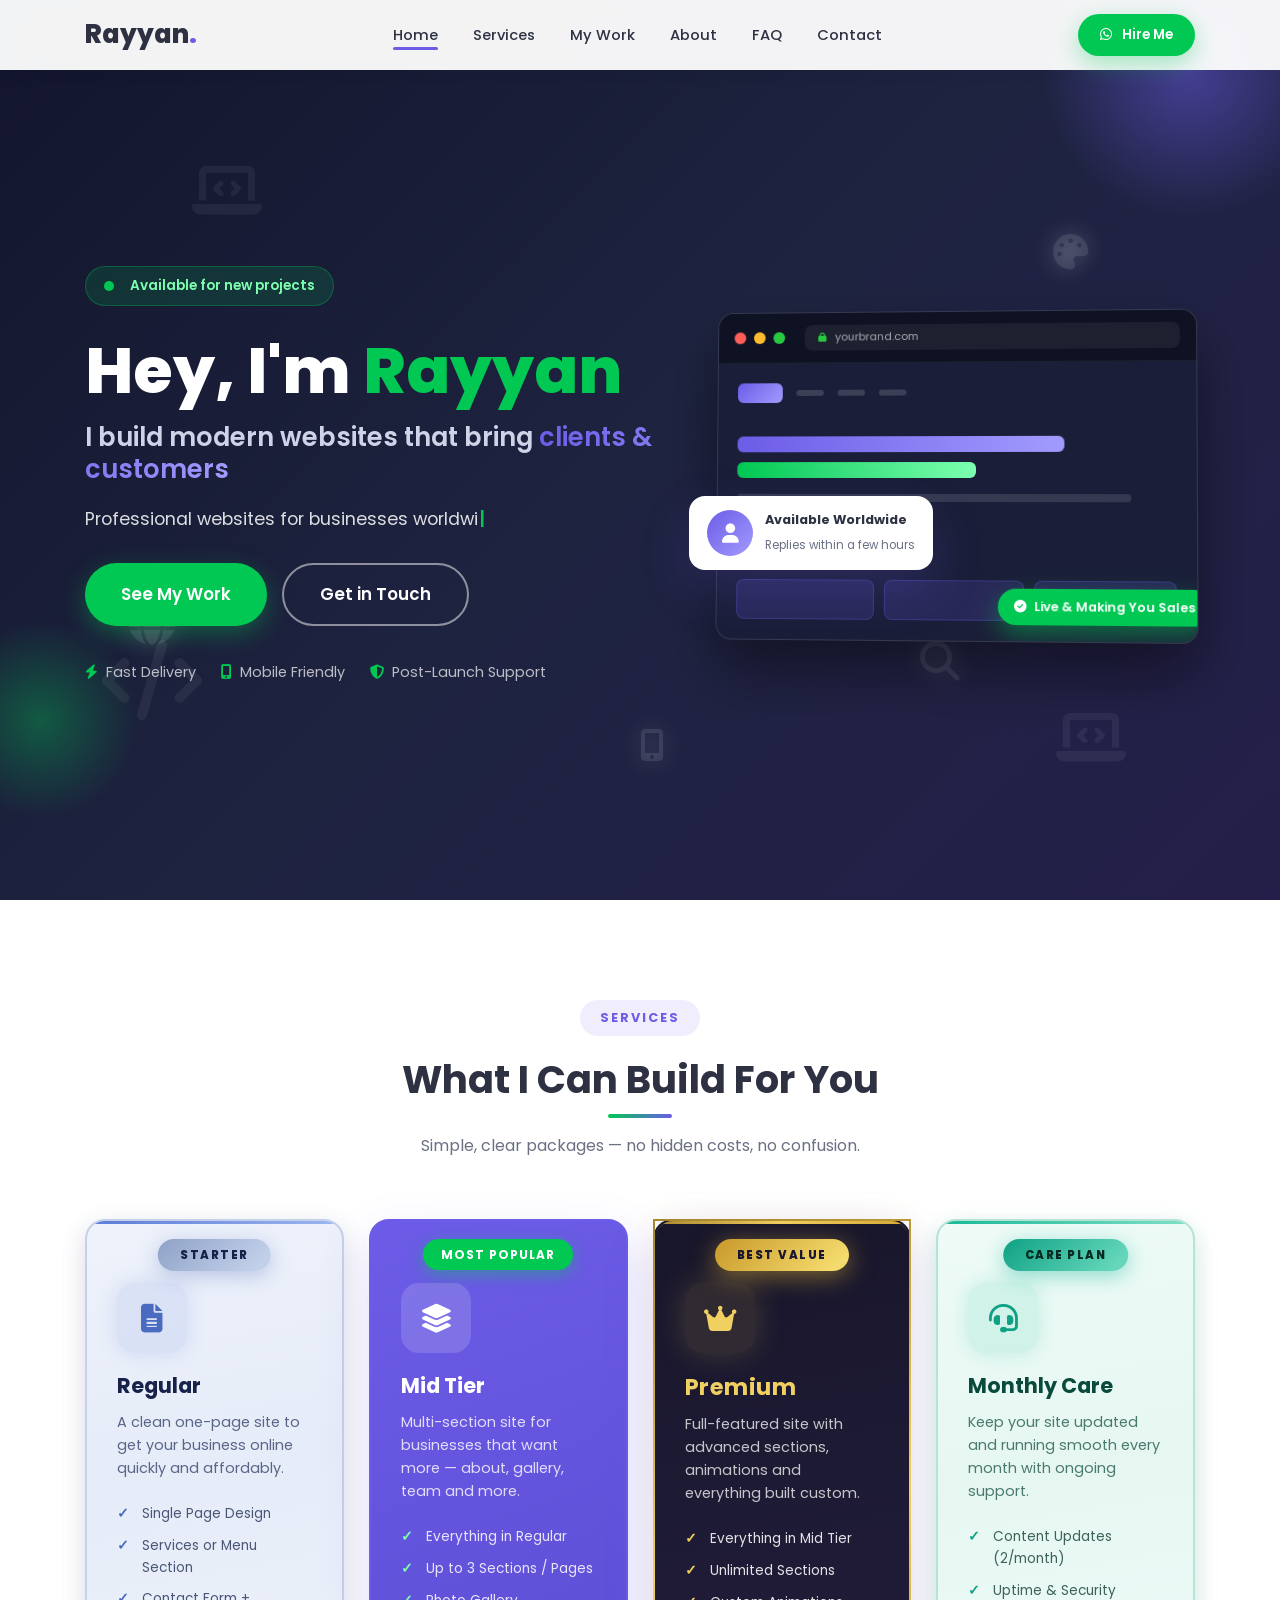
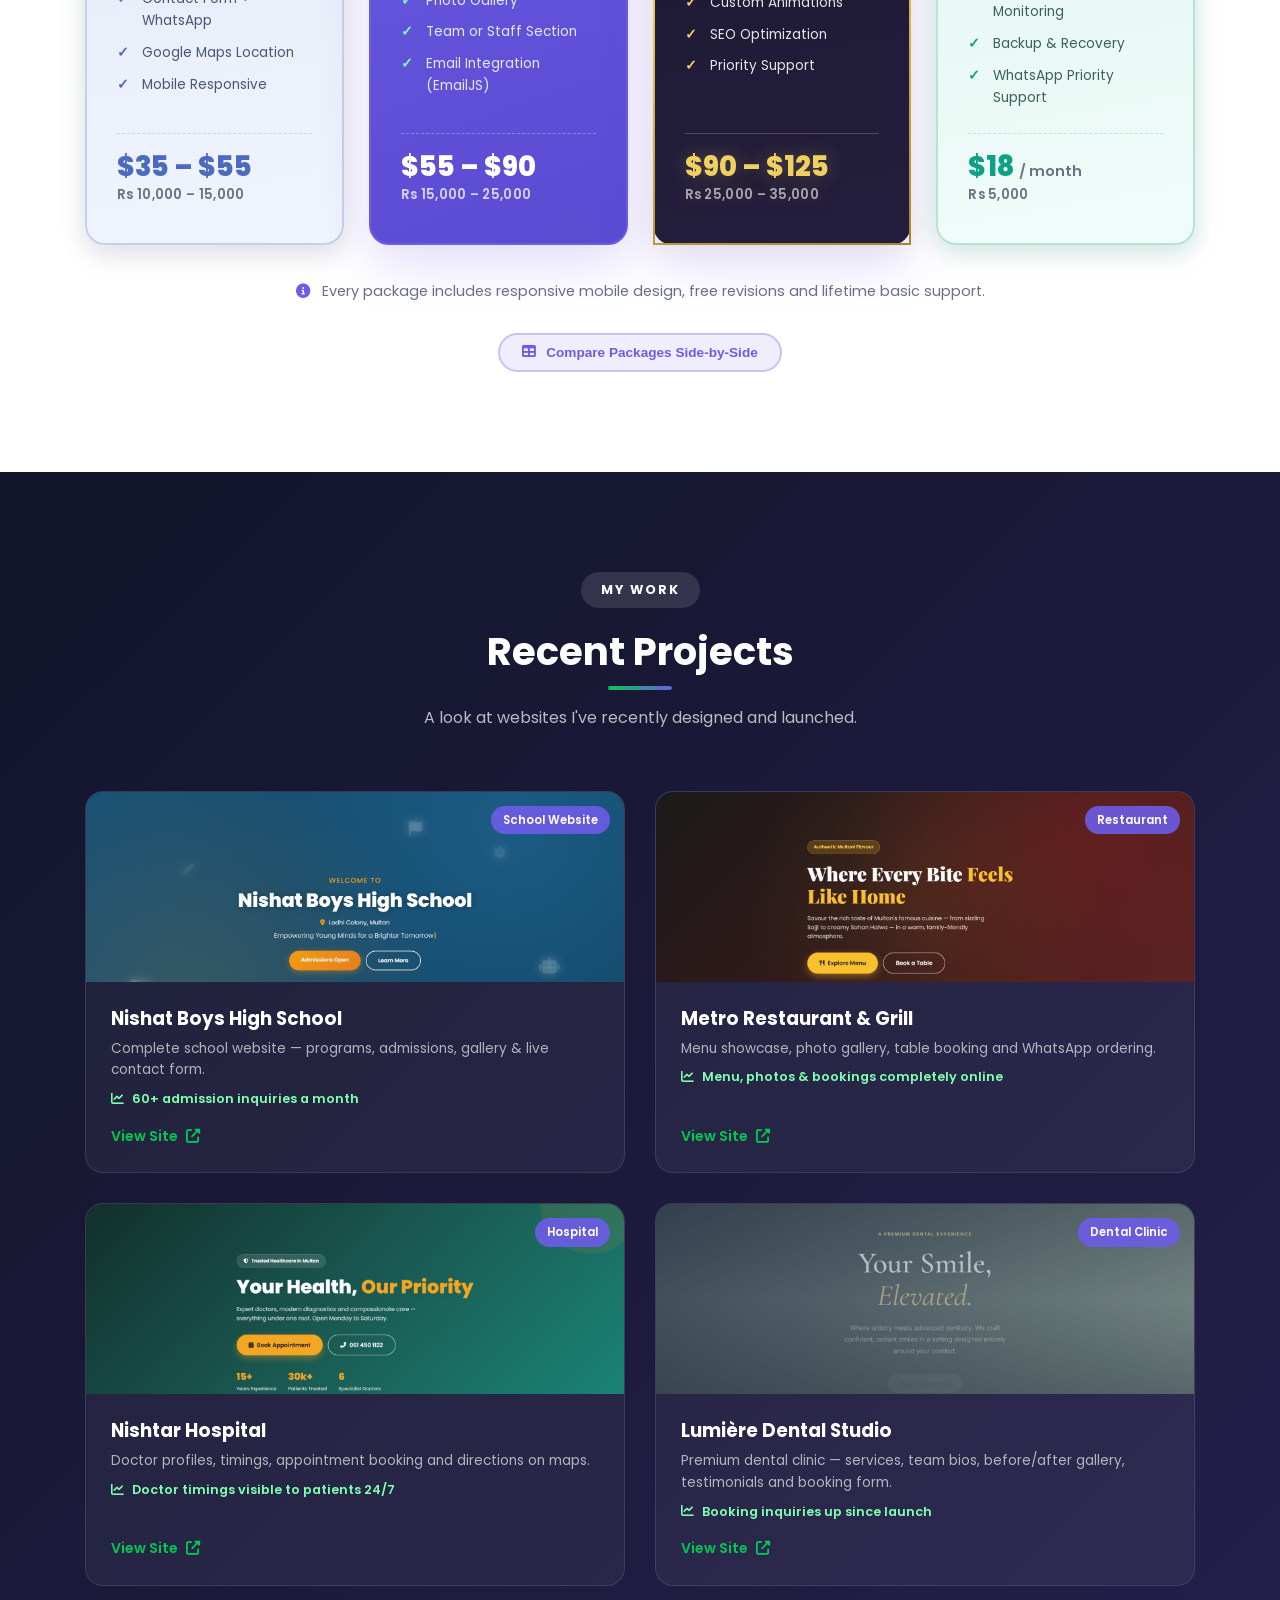
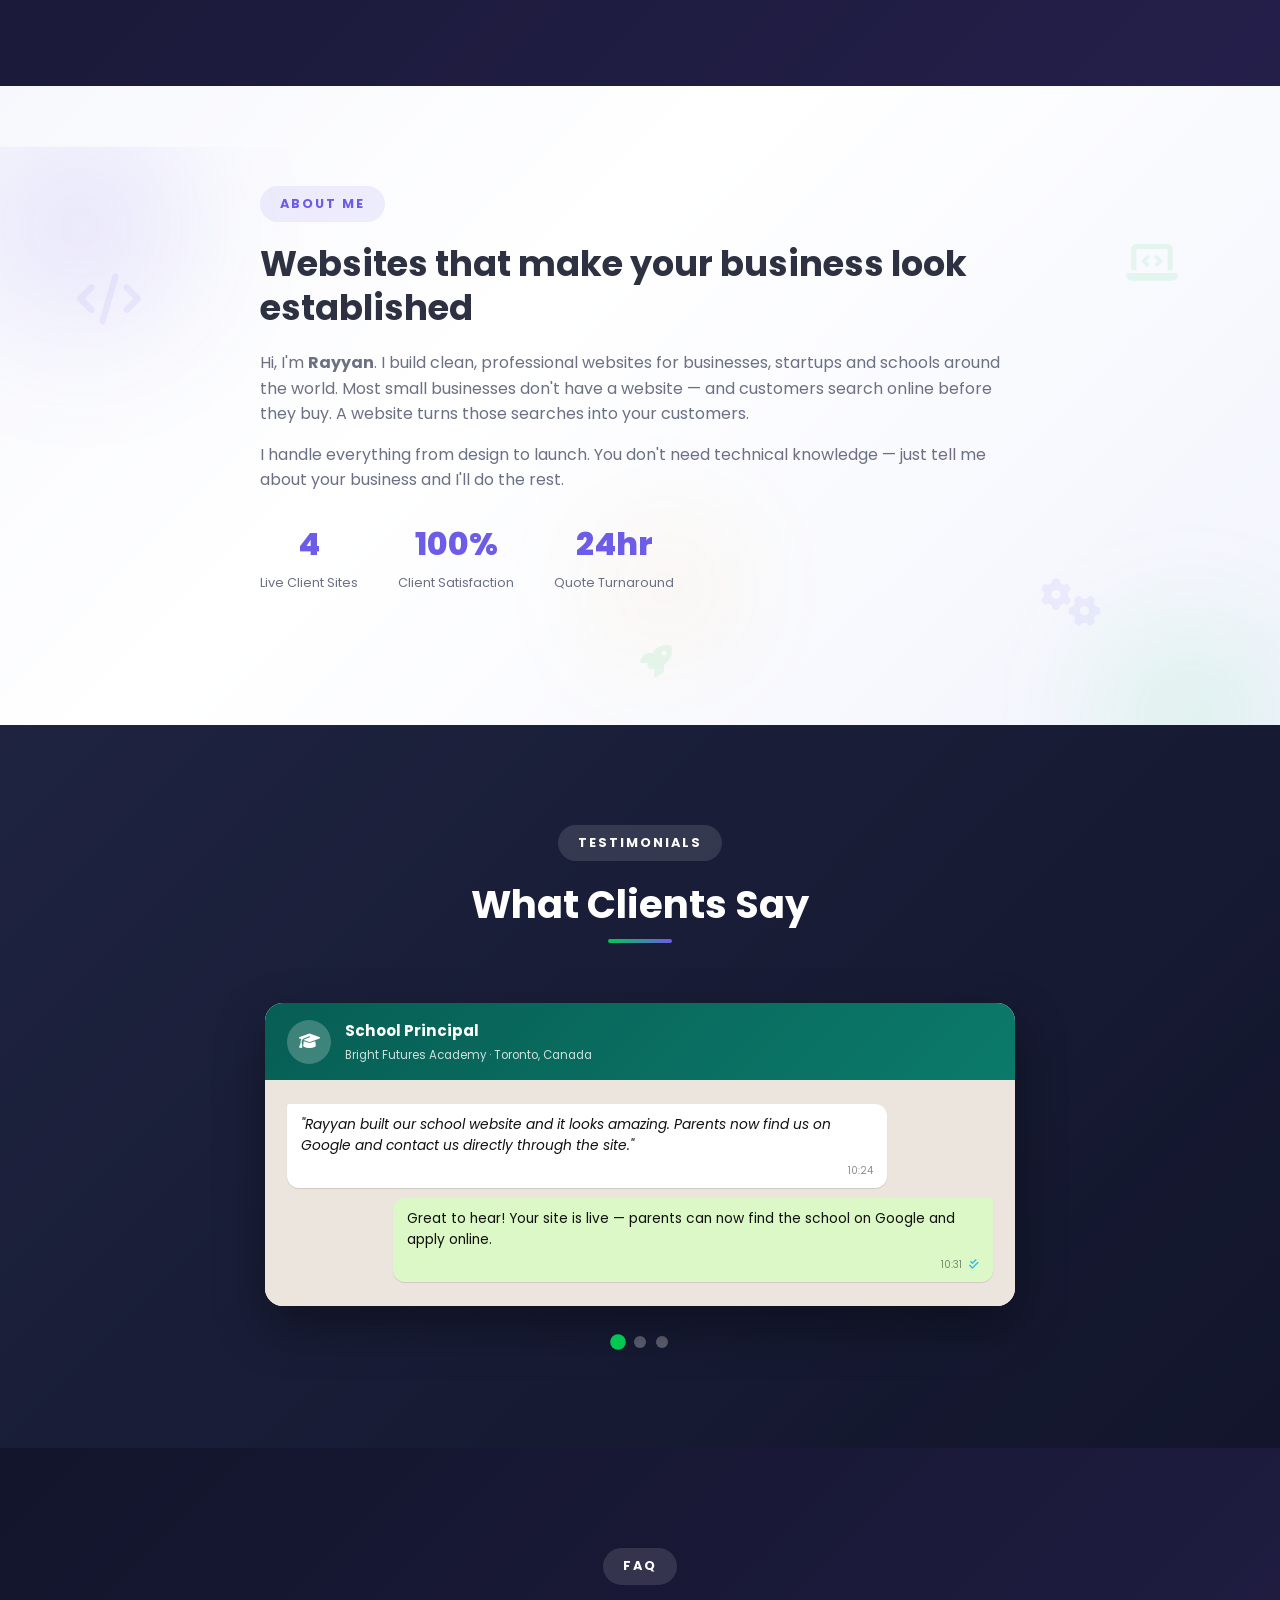
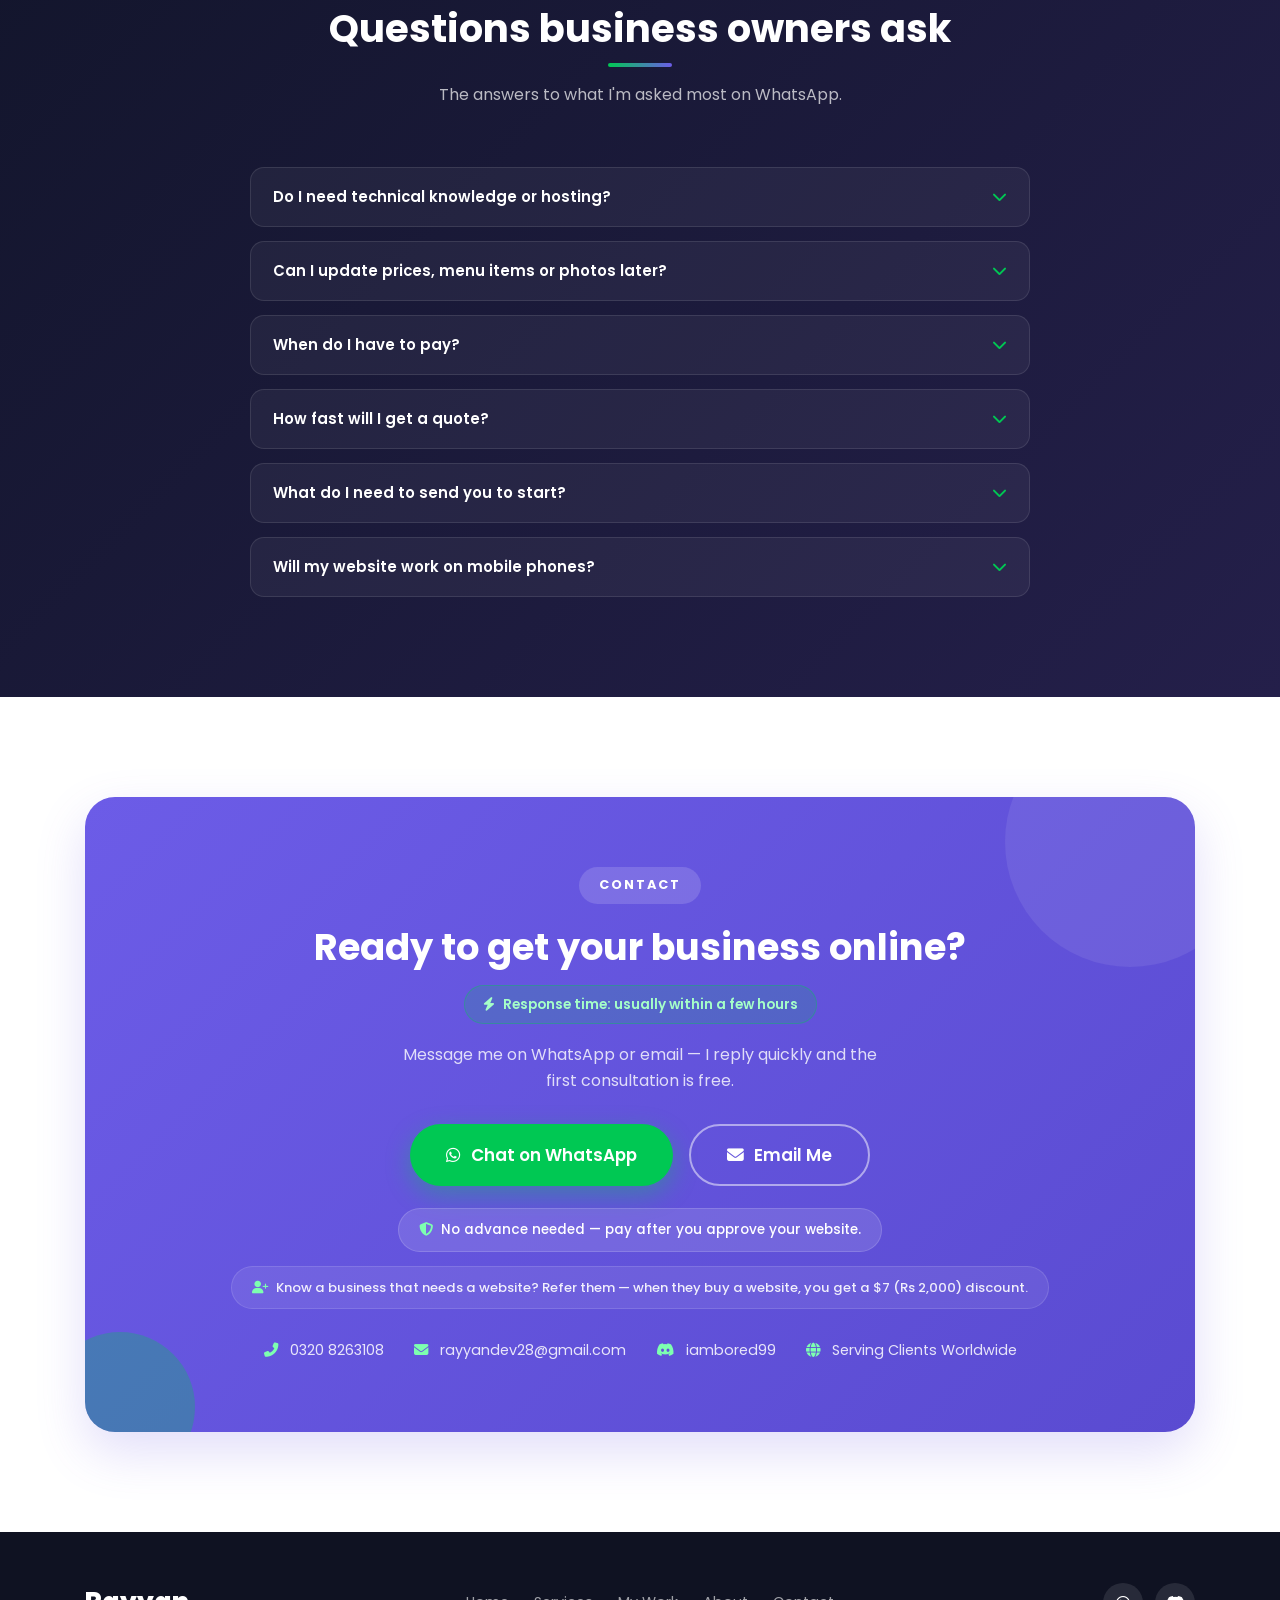
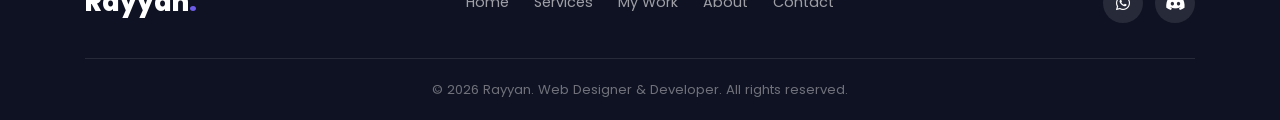
==== commit c35e92e0: "Revert SEO keyword additions (keyword cloud, meta keywords, FAQs)" ====
--- a/index.html
+++ b/index.html
@@ -5,7 +5,7 @@
     <meta name="viewport" content="width=device-width, initial-scale=1.0">
     <title>Professional Website Design for Businesses & Startups Worldwide | Rayyan</title>
     <meta name="description" content="Get a modern, professional website for your business, startup or school. Fast delivery, WhatsApp support, pay only after launch.">
-    <meta name="keywords" content="website design, website development, web designer, web developer, professional website, affordable website design, business website, small business website, startup website, custom website, modern website design, responsive website, mobile friendly website, website redesign, landing page design, one page website, multi page website, website packages, website pricing, freelance web designer, freelance web developer, WhatsApp website, website with contact form, Google Maps website, online booking website, appointment website, photo gallery website, restaurant website, cafe website, school website, college website, clinic website, hospital website, dental website, salon website, boutique website, retail shop website, ecommerce website, online store, gym website, real estate website, portfolio website, personal website, website maintenance, SEO friendly website, website speed, fast website delivery, pay after delivery website, no advance website, website builder, website services, cheap website, web solutions, digital presence, website for doctors, website for dentists, website for schools, website for restaurants, website for shops, website support, website updates, website help, professional web pages, modern websites, websites worldwide, international client websites, web design pricing, custom coding website, hand coded website, HTML website, CSS website, JavaScript website
+    <meta name="keywords" content="website designer, professional website development, business website, startup website, school website, ecommerce website design, affordable professional website">
     <meta name="author" content="Rayyan">
     <meta name="theme-color" content="#6c5ce7">
     <link rel="canonical" href="https://pvpayaan-commits.github.io/rayyan-portfolio/">
@@ -259,66 +259,6 @@
                 </div>
             </div>
             <p class="services-note"><i class="fas fa-info-circle"></i> Every package includes responsive mobile design, free revisions and lifetime basic support.</p>
-            <div class="kw-cloud" id="kwCloud">
-                <span class="kw-tag kw-primary">website design</span>
-                <span class="kw-tag">web development</span>
-                <span class="kw-tag kw-primary">web designer</span>
-                <span class="kw-tag">professional website</span>
-                <span class="kw-tag kw-primary">affordable website design</span>
-                <span class="kw-tag">business website</span>
-                <span class="kw-tag">small business website</span>
-                <span class="kw-tag">startup website</span>
-                <span class="kw-tag kw-primary">custom website</span>
-                <span class="kw-tag">modern website design</span>
-                <span class="kw-tag">responsive website</span>
-                <span class="kw-tag">mobile friendly website</span>
-                <span class="kw-tag">website redesign</span>
-                <span class="kw-tag">landing page design</span>
-                <span class="kw-tag">one page website</span>
-                <span class="kw-tag">multi page website</span>
-                <span class="kw-tag kw-primary">website packages</span>
-                <span class="kw-tag">website pricing</span>
-                <span class="kw-tag">freelance web designer</span>
-                <span class="kw-tag">freelance web developer</span>
-                <span class="kw-tag kw-primary">WhatsApp website</span>
-                <span class="kw-tag">website with contact form</span>
-                <span class="kw-tag">Google Maps website</span>
-                <span class="kw-tag">online booking website</span>
-                <span class="kw-tag">appointment website</span>
-                <span class="kw-tag">photo gallery website</span>
-                <span class="kw-tag">restaurant website</span>
-                <span class="kw-tag">cafe website</span>
-                <span class="kw-tag kw-primary">school website</span>
-                <span class="kw-tag">college website</span>
-                <span class="kw-tag">clinic website</span>
-                <span class="kw-tag">hospital website</span>
-                <span class="kw-tag">dental website</span>
-                <span class="kw-tag">salon website</span>
-                <span class="kw-tag">boutique website</span>
-                <span class="kw-tag">retail shop website</span>
-                <span class="kw-tag">ecommerce website</span>
-                <span class="kw-tag">online store</span>
-                <span class="kw-tag">gym website</span>
-                <span class="kw-tag">real estate website</span>
-                <span class="kw-tag">portfolio website</span>
-                <span class="kw-tag">personal website</span>
-                <span class="kw-tag kw-primary">website maintenance</span>
-                <span class="kw-tag">SEO friendly website</span>
-                <span class="kw-tag">website speed</span>
-                <span class="kw-tag">fast website delivery</span>
-                <span class="kw-tag">pay after delivery website</span>
-                <span class="kw-tag">no advance website</span>
-                <span class="kw-tag">website for doctors</span>
-                <span class="kw-tag">website for dentists</span>
-                <span class="kw-tag">website for schools</span>
-                <span class="kw-tag">website for restaurants</span>
-                <span class="kw-tag">website for shops</span>
-                <span class="kw-tag">custom coding website</span>
-                <span class="kw-tag">hand coded website</span>
-                <span class="kw-tag kw-primary">website support</span>
-                <span class="kw-tag">websites worldwide</span>
-                <span class="kw-tag">international website clients</span>
-            </div>
             <div class="compare-toggle">
                 <button class="btn btn-outline btn-sm" id="compareToggle">
                     <i class="fas fa-table"></i> Compare Packages Side-by-Side
@@ -573,18 +513,6 @@
                     <div class="faq-a"><p>Just your business name, address, phone and what you offer — ideally a few photos. I'll guide you through the rest.</p></div>
                 </div>
                 <div class="faq-item">
-                    <button class="faq-q"><span>Do you build ecommerce websites and online stores?</span><i class="fas fa-chevron-down"></i></button>
-                    <div class="faq-a"><p>Yes. I build clean, fast ecommerce and online store websites with product sections and WhatsApp ordering — ideal for boutiques, retail shops and small online sellers who don't want heavy platforms.</p></div>
-                </div>
-                <div class="faq-item">
-                    <button class="faq-q"><span>Is SEO optimization included in website packages?</span><i class="fas fa-chevron-down"></i></button>
-                    <div class="faq-a"><p>Every website I build is SEO-friendly — fast loading, mobile responsive, clean code, proper titles and meta descriptions, plus Google indexing setup. Premium packages add deeper on-page SEO optimization.</p></div>
-                </div>
-                <div class="faq-item">
-                    <button class="faq-q"><span>Do you redesign old websites too?</span><i class="fas fa-chevron-down"></i></button>
-                    <div class="faq-a"><p>Absolutely. If your current website looks outdated, loads slowly or doesn't work well on mobile, I can rebuild it as a modern, professional website — often at the same cost as a fresh project.</p></div>
-                </div>
-                <div class="faq-item">
                     <button class="faq-q"><span>Will my website work on mobile phones?</span><i class="fas fa-chevron-down"></i></button>
                     <div class="faq-a"><p>Yes — every site I build is fully responsive and loads fast on mobile, which is where most of your customers will find you.</p></div>
                 </div>
--- a/style.css
+++ b/style.css
@@ -1583,38 +1583,6 @@
     color: var(--text-light);
 }
 
-/* ============ Keyword Cloud ============ */
-.kw-cloud {
-    display: flex;
-    flex-wrap: wrap;
-    gap: 12px;
-    margin-top: 30px;
-    justify-content: center;
-}
-
-.kw-tag {
-    background: var(--white);
-    border: 1px solid rgba(108, 92, 231, 0.25);
-    color: var(--text);
-    padding: 8px 16px;
-    border-radius: 100px;
-    font-size: 0.82rem;
-    font-weight: 600;
-    transition: var(--transition);
-}
-
-.kw-tag:hover {
-    background: var(--primary);
-    border-color: var(--primary);
-    color: var(--white);
-    transform: translateY(-3px);
-}
-
-.kw-tag.kw-primary {
-    background: rgba(108, 92, 231, 0.08);
-    border-color: rgba(108, 92, 231, 0.35);
-}
-
 /* ============ Testimonials ============ */
 .testimonials {
     background: linear-gradient(135deg, #1e2340 0%, #12152b 100%);
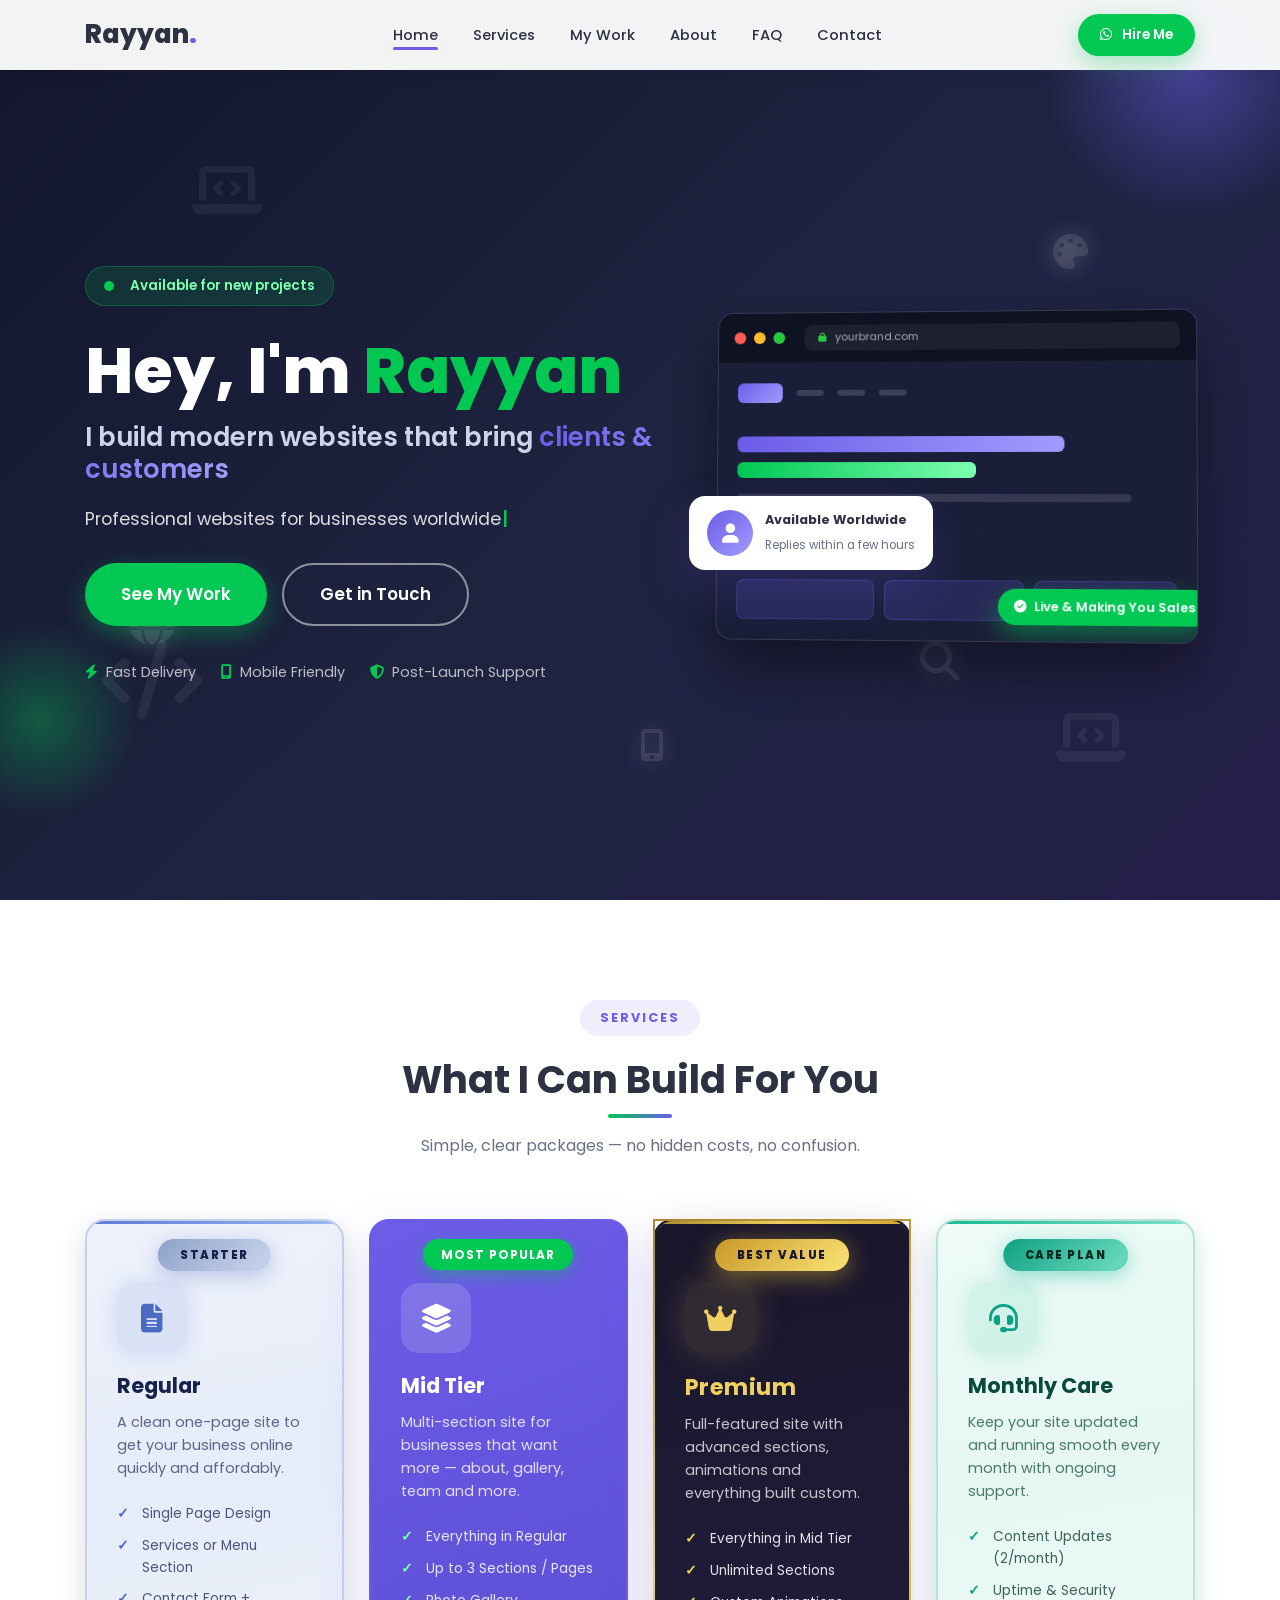
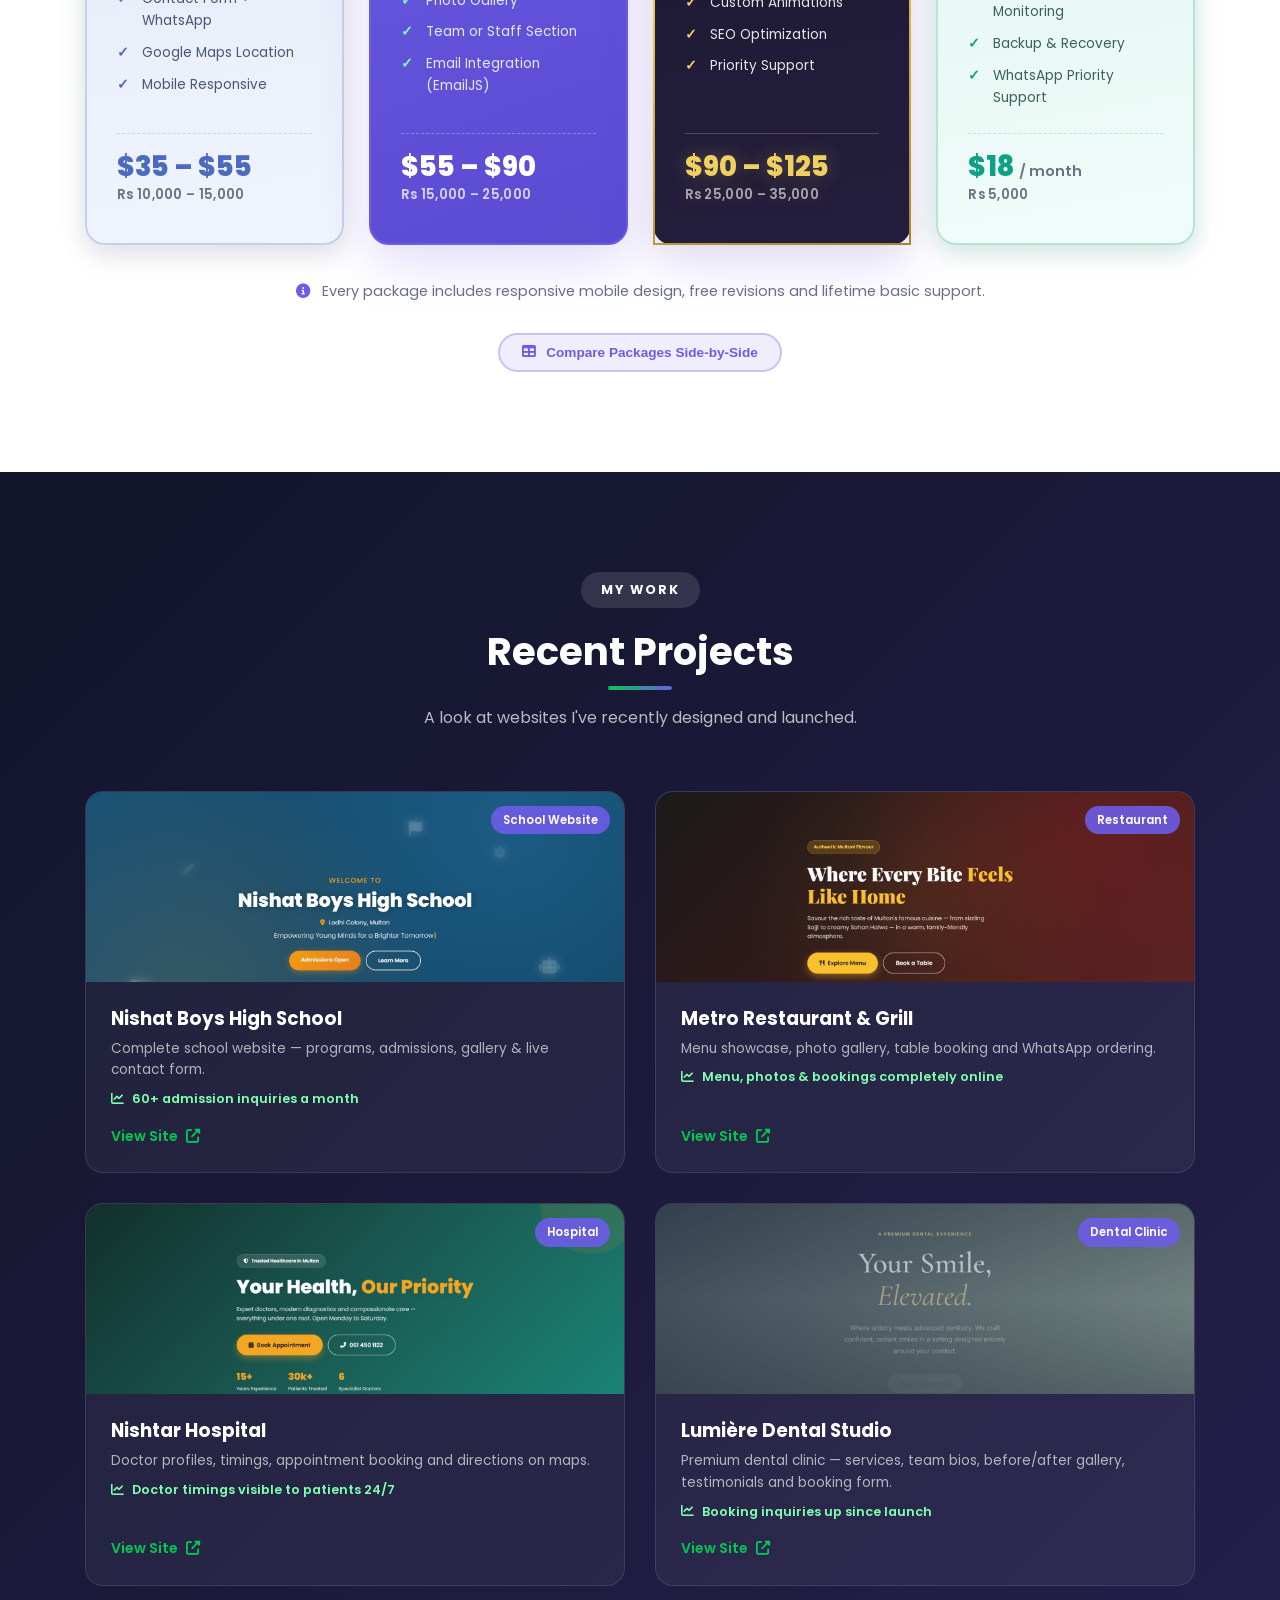
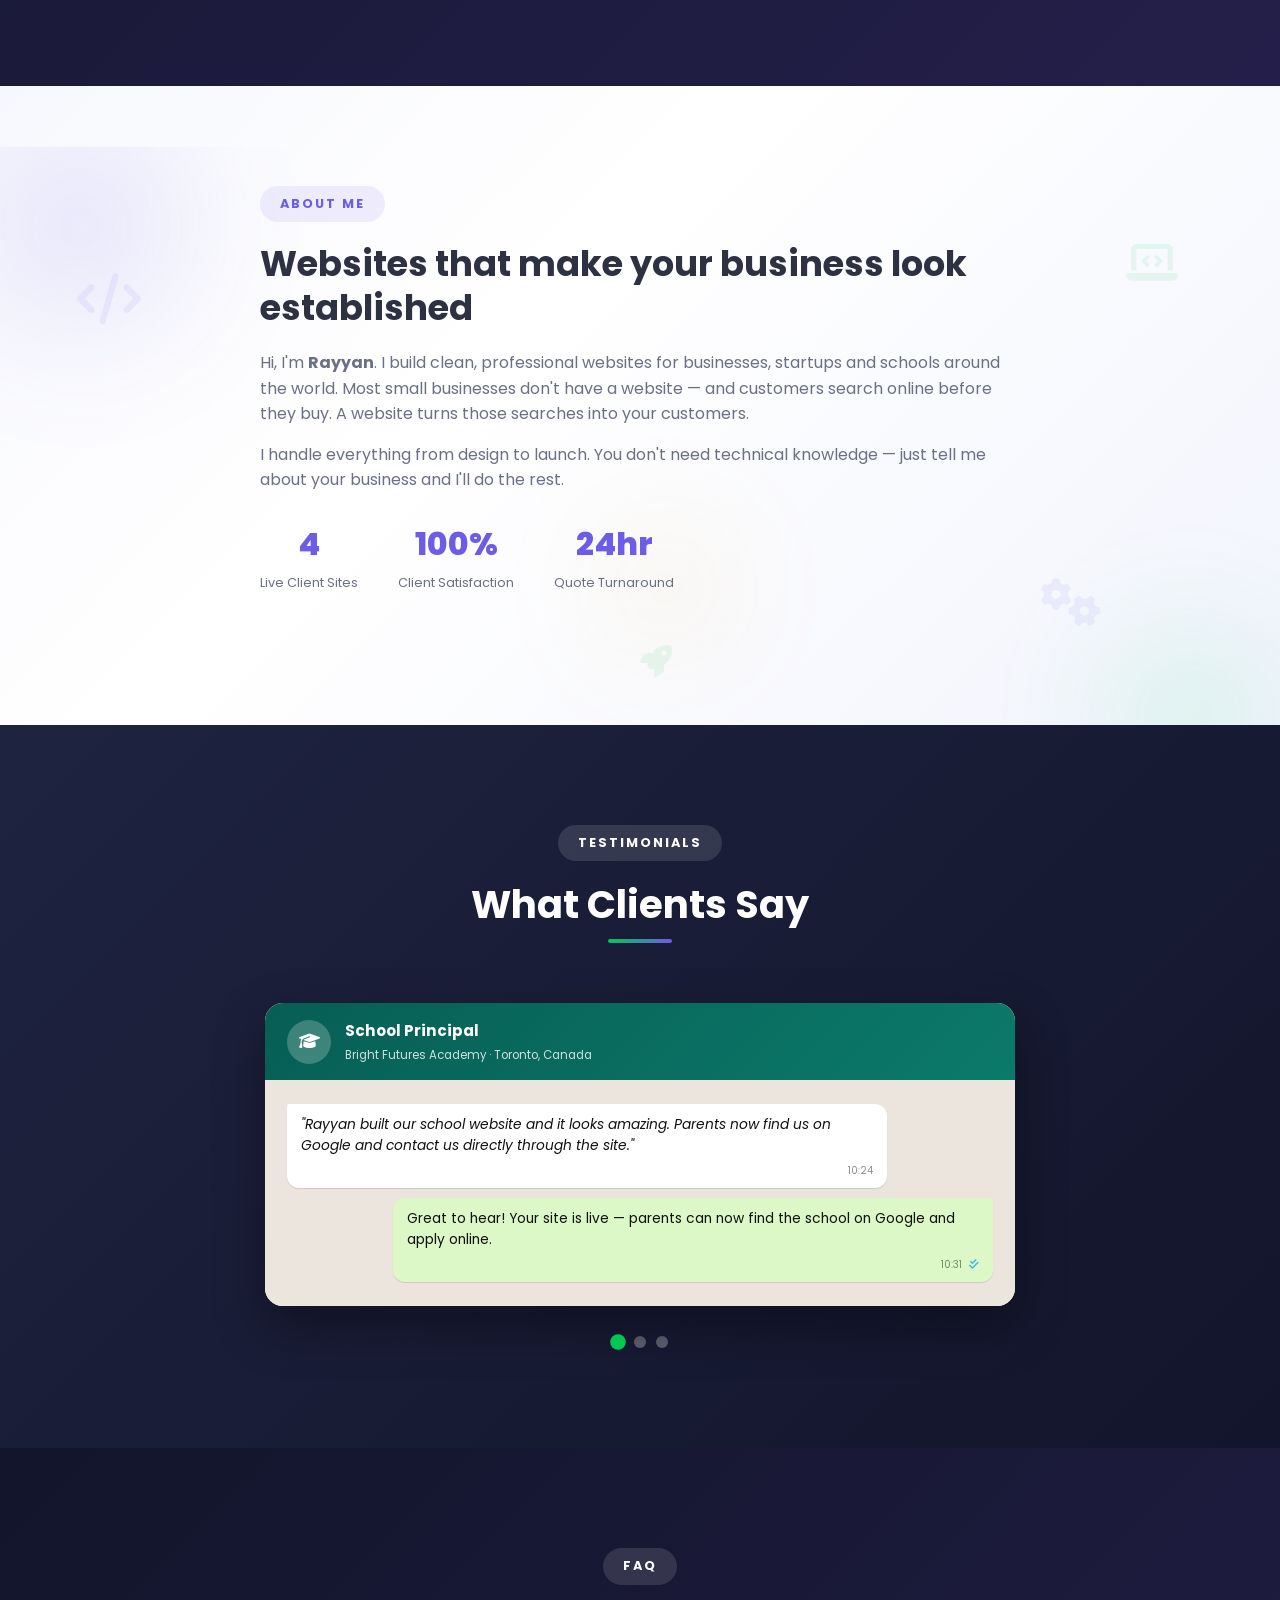
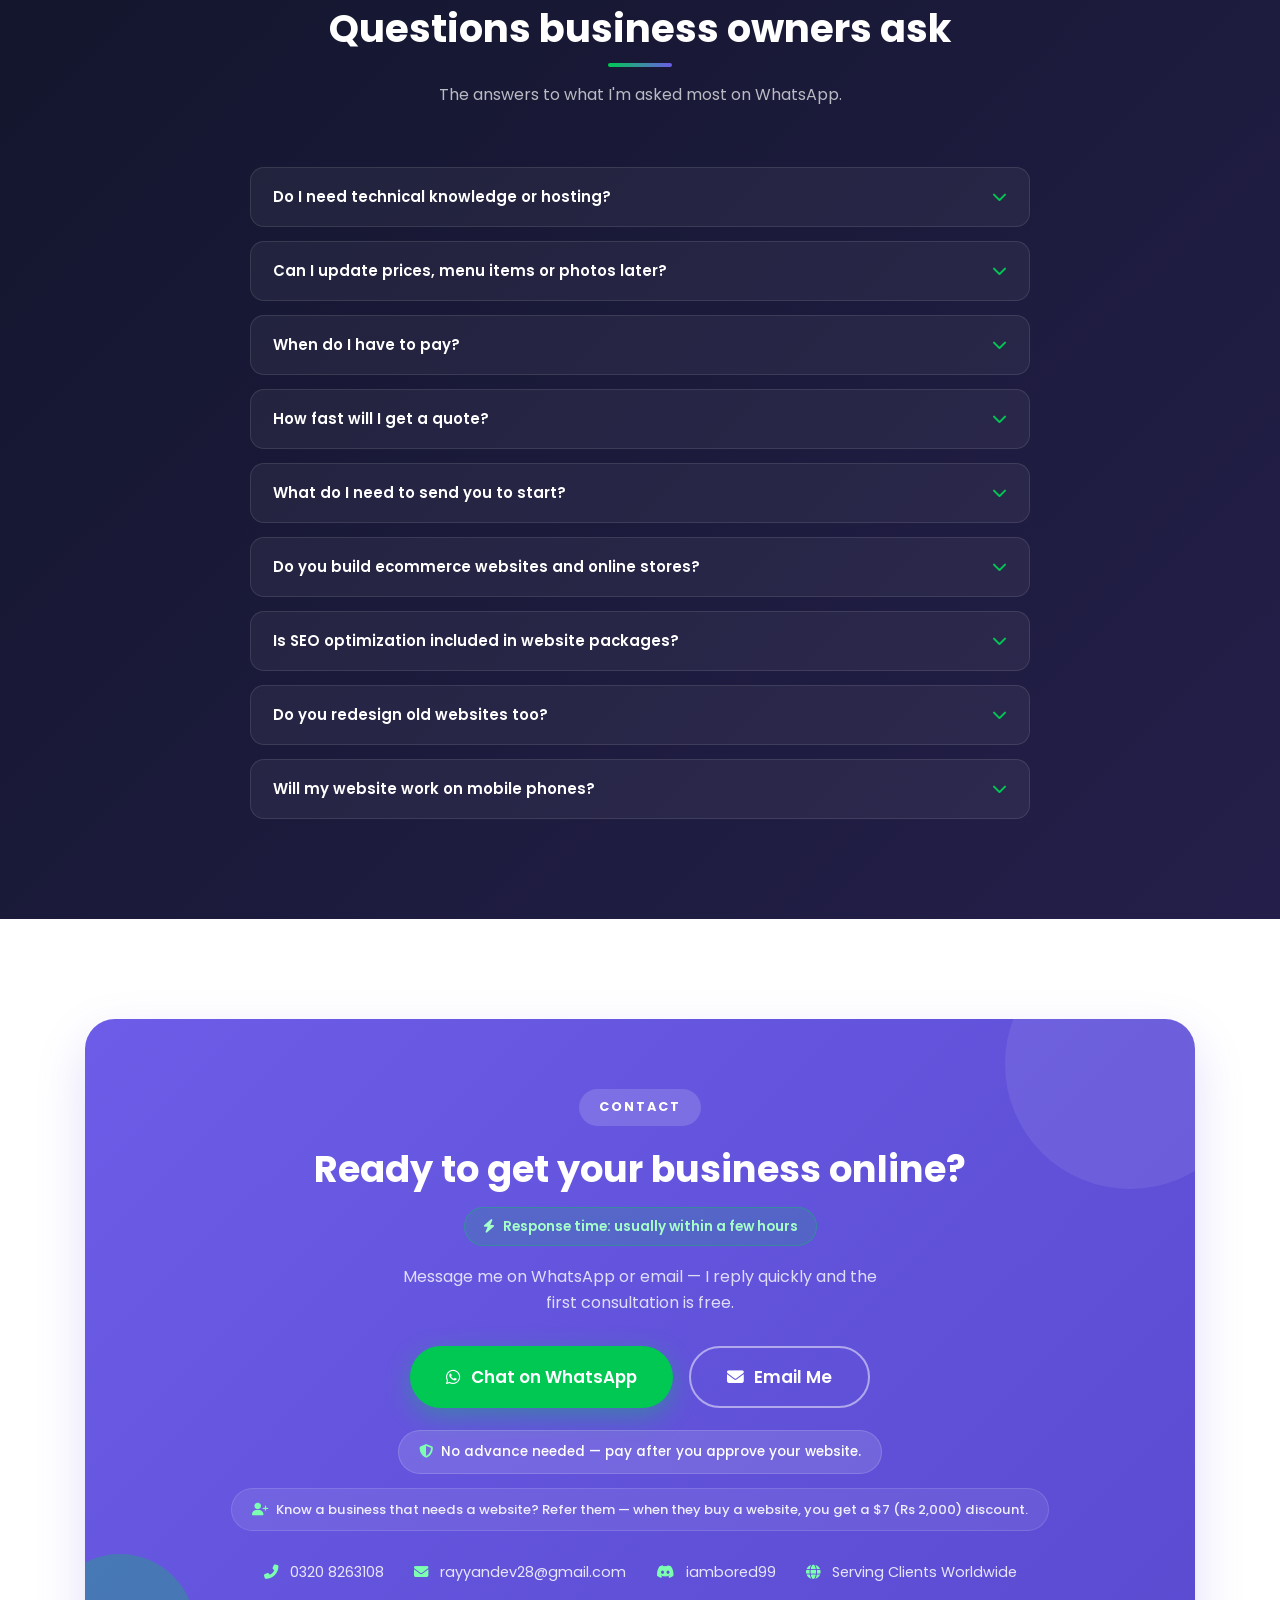
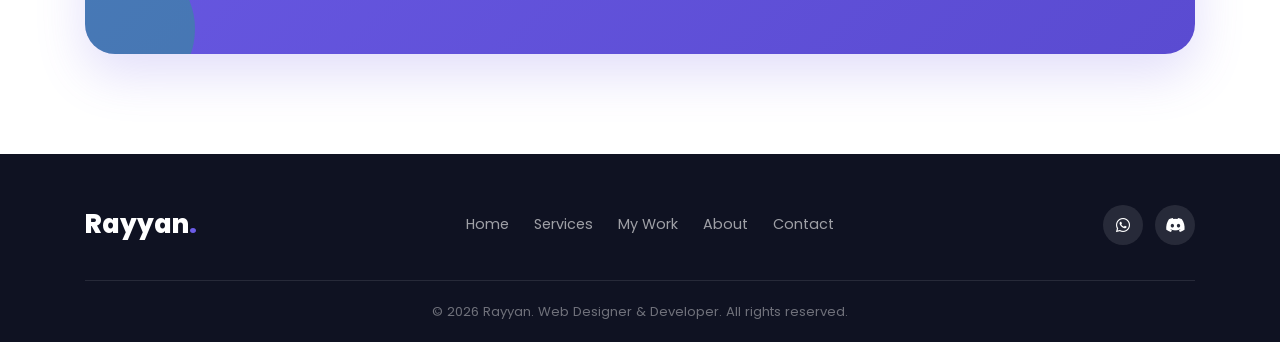
==== commit 4bf9f656: "Restore SEO (meta keywords, keyword FAQs, reference list) without visible keyword cloud" ====
--- a/index.html
+++ b/index.html
@@ -5,7 +5,7 @@
     <meta name="viewport" content="width=device-width, initial-scale=1.0">
     <title>Professional Website Design for Businesses & Startups Worldwide | Rayyan</title>
     <meta name="description" content="Get a modern, professional website for your business, startup or school. Fast delivery, WhatsApp support, pay only after launch.">
-    <meta name="keywords" content="website designer, professional website development, business website, startup website, school website, ecommerce website design, affordable professional website">
+    <meta name="keywords" content="website design, website development, web designer, web developer, professional website, affordable website design, business website, small business website, startup website, custom website, modern website design, responsive website, mobile friendly website, website redesign, landing page design, one page website, multi page website, website packages, website pricing, freelance web designer, freelance web developer, WhatsApp website, website with contact form, Google Maps website, online booking website, appointment website, photo gallery website, restaurant website, cafe website, school website, college website, clinic website, hospital website, dental website, salon website, boutique website, retail shop website, ecommerce website, online store, gym website, real estate website, portfolio website, personal website, website maintenance, SEO friendly website, website speed, fast website delivery, pay after delivery website, no advance website, website builder, website services, cheap website, web solutions, digital presence, website for doctors, website for dentists, website for schools, website for restaurants, website for shops, website support, website updates, website help, professional web pages, modern websites, websites worldwide, international client websites, web design pricing, custom coding website, hand coded website, HTML website, CSS website, JavaScript website
     <meta name="author" content="Rayyan">
     <meta name="theme-color" content="#6c5ce7">
     <link rel="canonical" href="https://pvpayaan-commits.github.io/rayyan-portfolio/">
@@ -513,6 +513,18 @@
                     <div class="faq-a"><p>Just your business name, address, phone and what you offer — ideally a few photos. I'll guide you through the rest.</p></div>
                 </div>
                 <div class="faq-item">
+                    <button class="faq-q"><span>Do you build ecommerce websites and online stores?</span><i class="fas fa-chevron-down"></i></button>
+                    <div class="faq-a"><p>Yes. I build clean, fast ecommerce and online store websites with product sections and WhatsApp ordering — ideal for boutiques, retail shops and small online sellers who don't want heavy platforms.</p></div>
+                </div>
+                <div class="faq-item">
+                    <button class="faq-q"><span>Is SEO optimization included in website packages?</span><i class="fas fa-chevron-down"></i></button>
+                    <div class="faq-a"><p>Every website I build is SEO-friendly — fast loading, mobile responsive, clean code, proper titles and meta descriptions, plus Google indexing setup. Premium packages add deeper on-page SEO optimization.</p></div>
+                </div>
+                <div class="faq-item">
+                    <button class="faq-q"><span>Do you redesign old websites too?</span><i class="fas fa-chevron-down"></i></button>
+                    <div class="faq-a"><p>Absolutely. If your current website looks outdated, loads slowly or doesn't work well on mobile, I can rebuild it as a modern, professional website — often at the same cost as a fresh project.</p></div>
+                </div>
+                <div class="faq-item">
                     <button class="faq-q"><span>Will my website work on mobile phones?</span><i class="fas fa-chevron-down"></i></button>
                     <div class="faq-a"><p>Yes — every site I build is fully responsive and loads fast on mobile, which is where most of your customers will find you.</p></div>
                 </div>
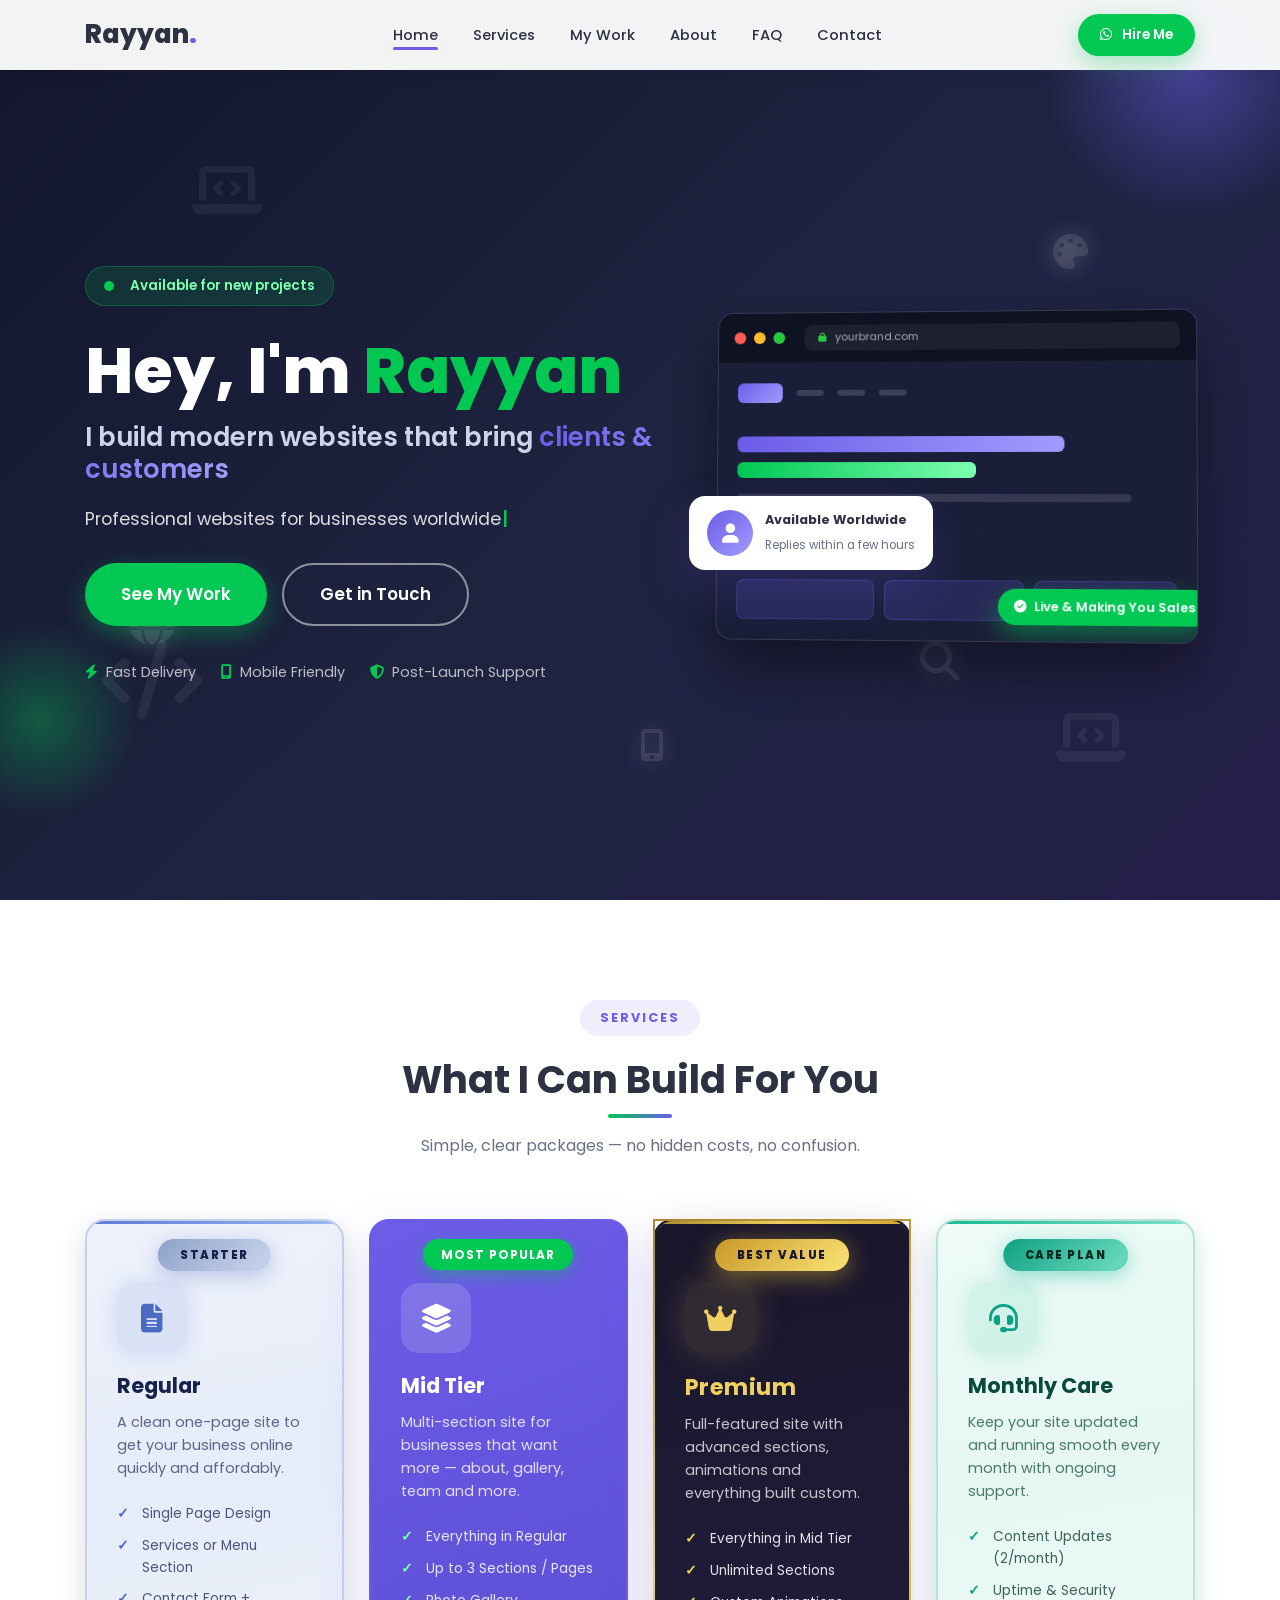
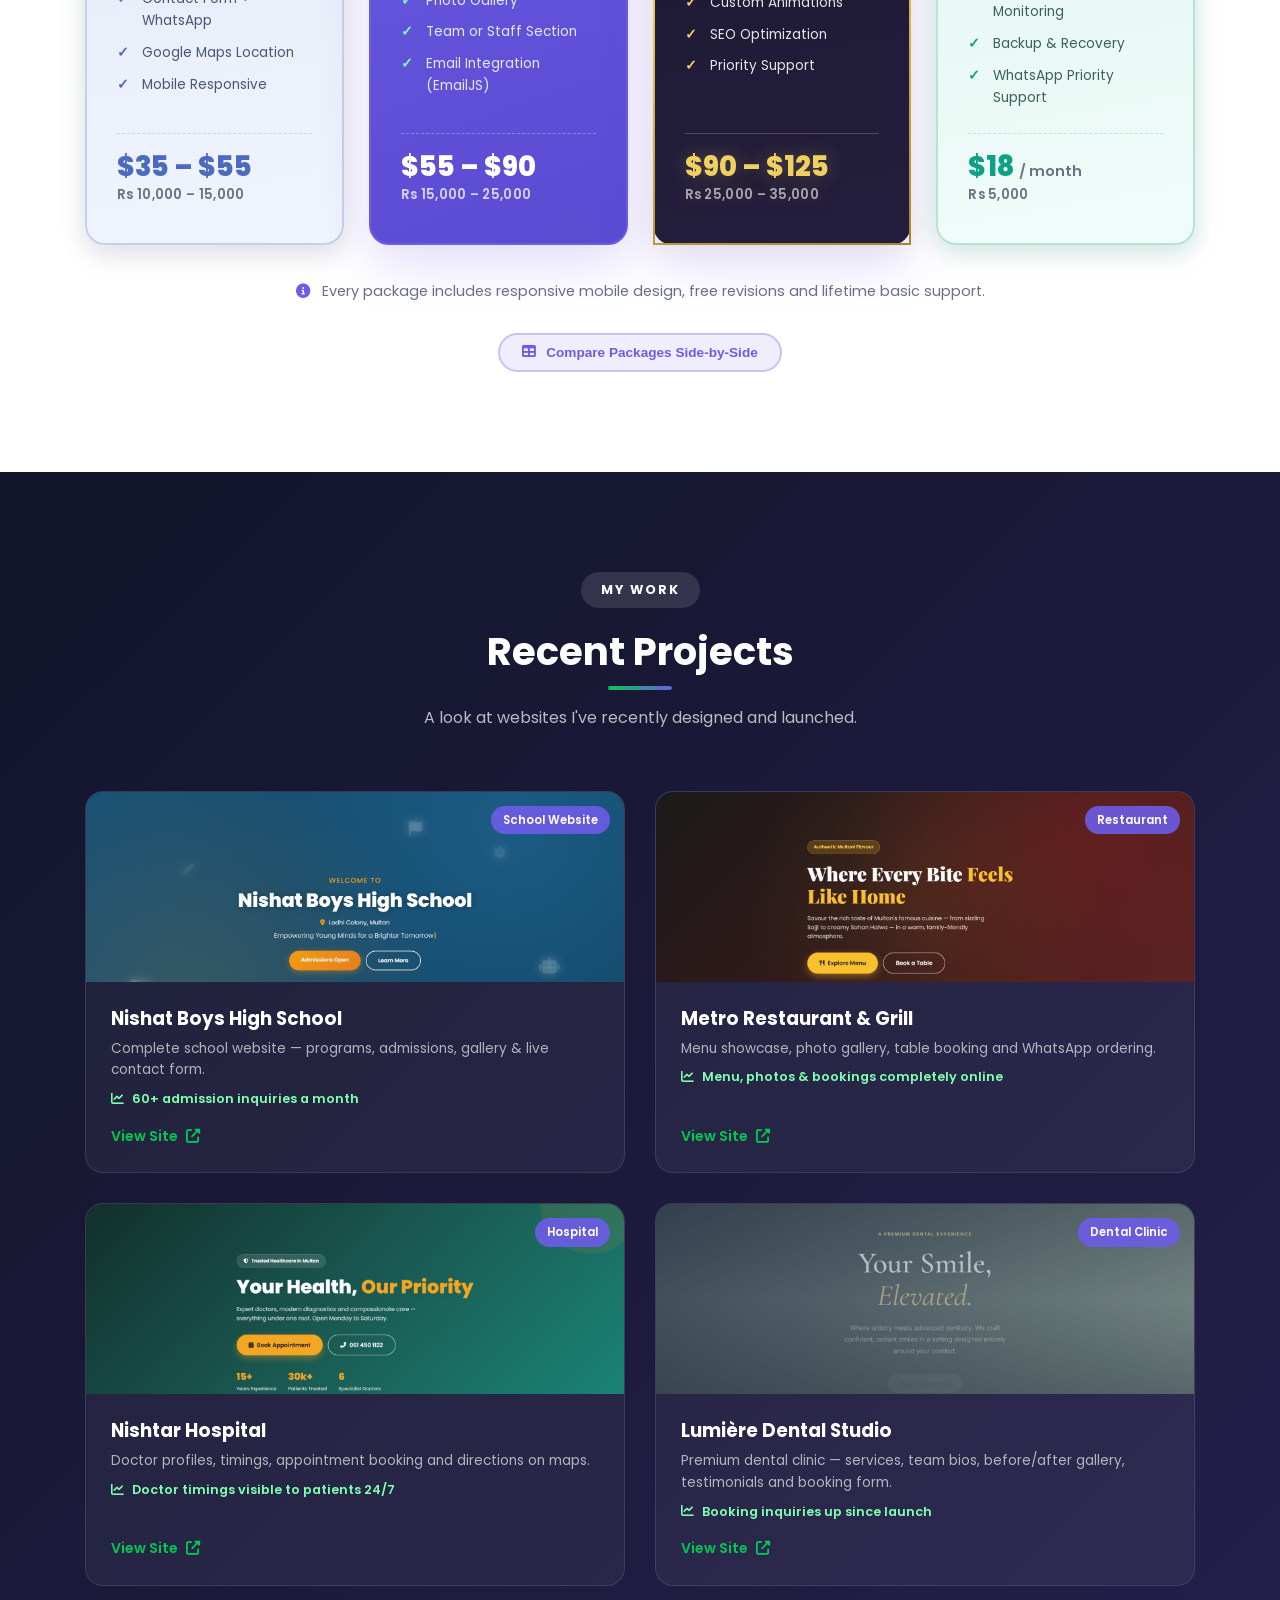
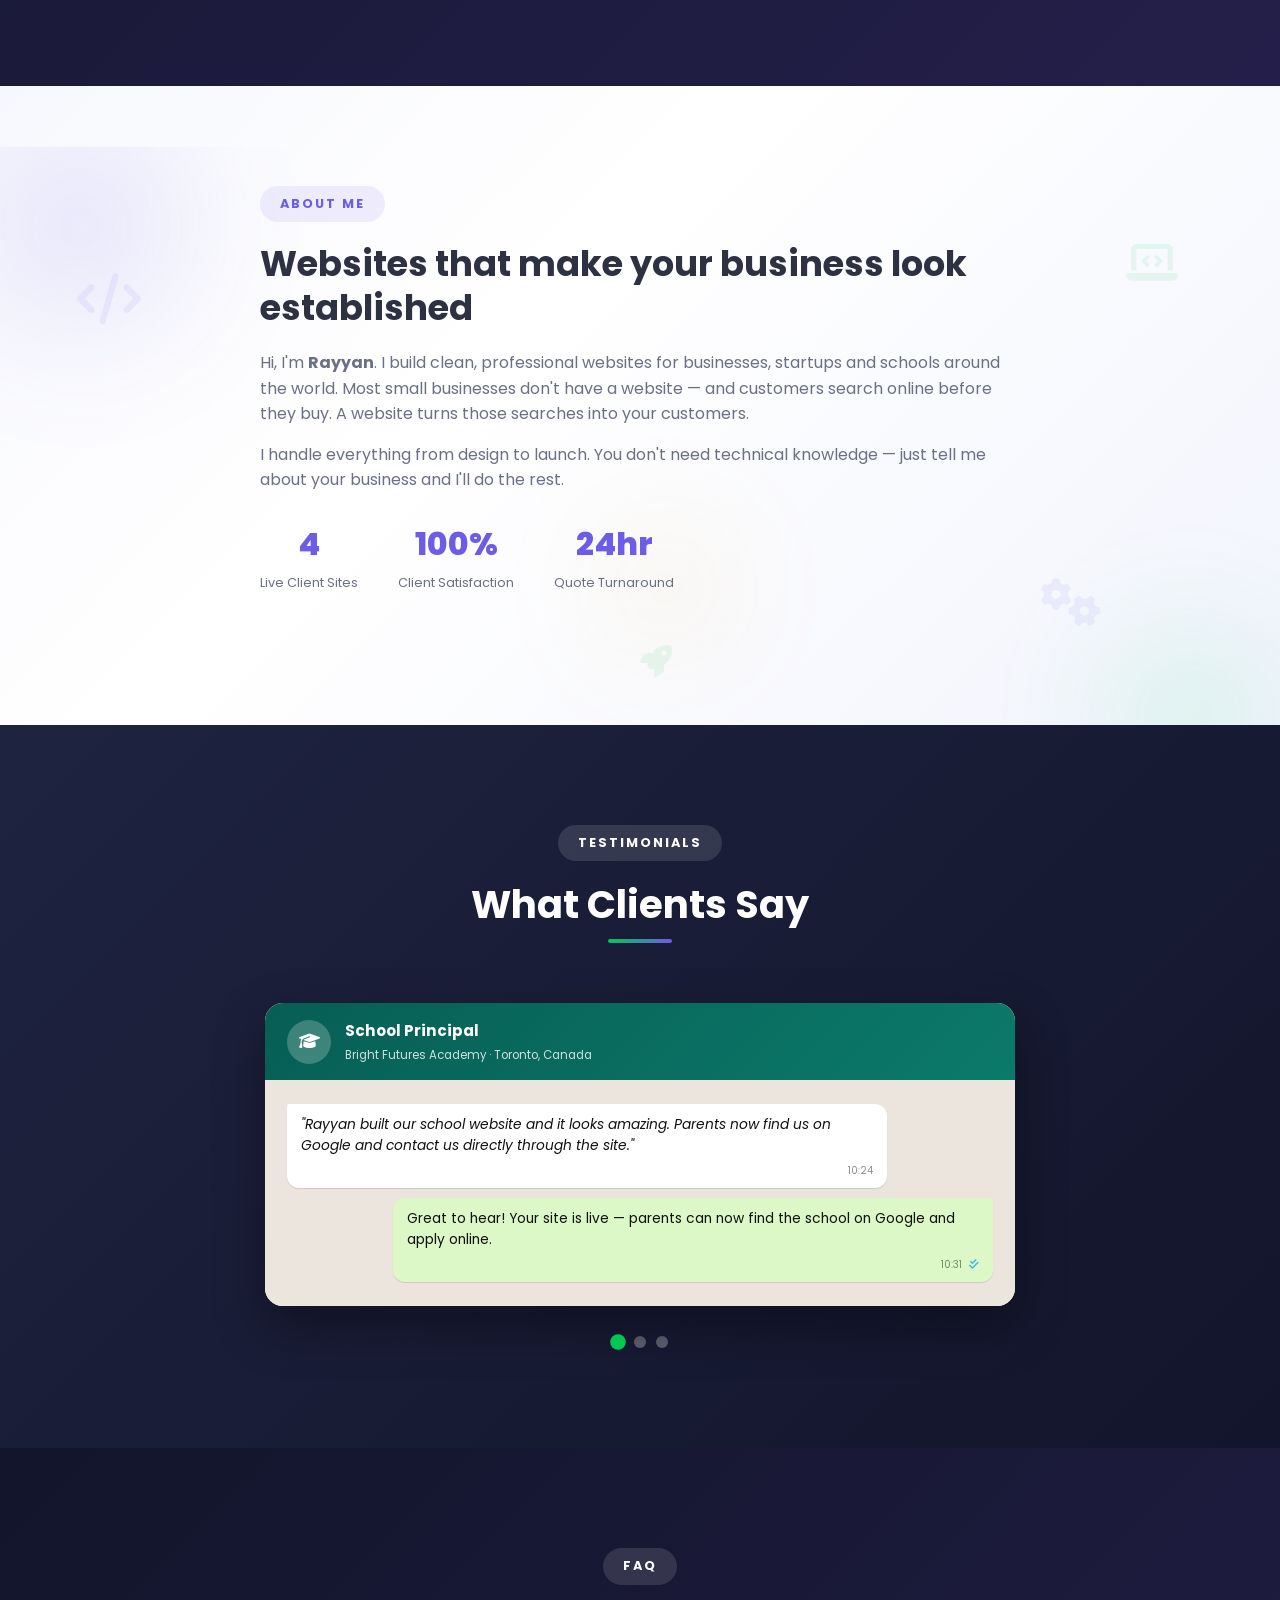
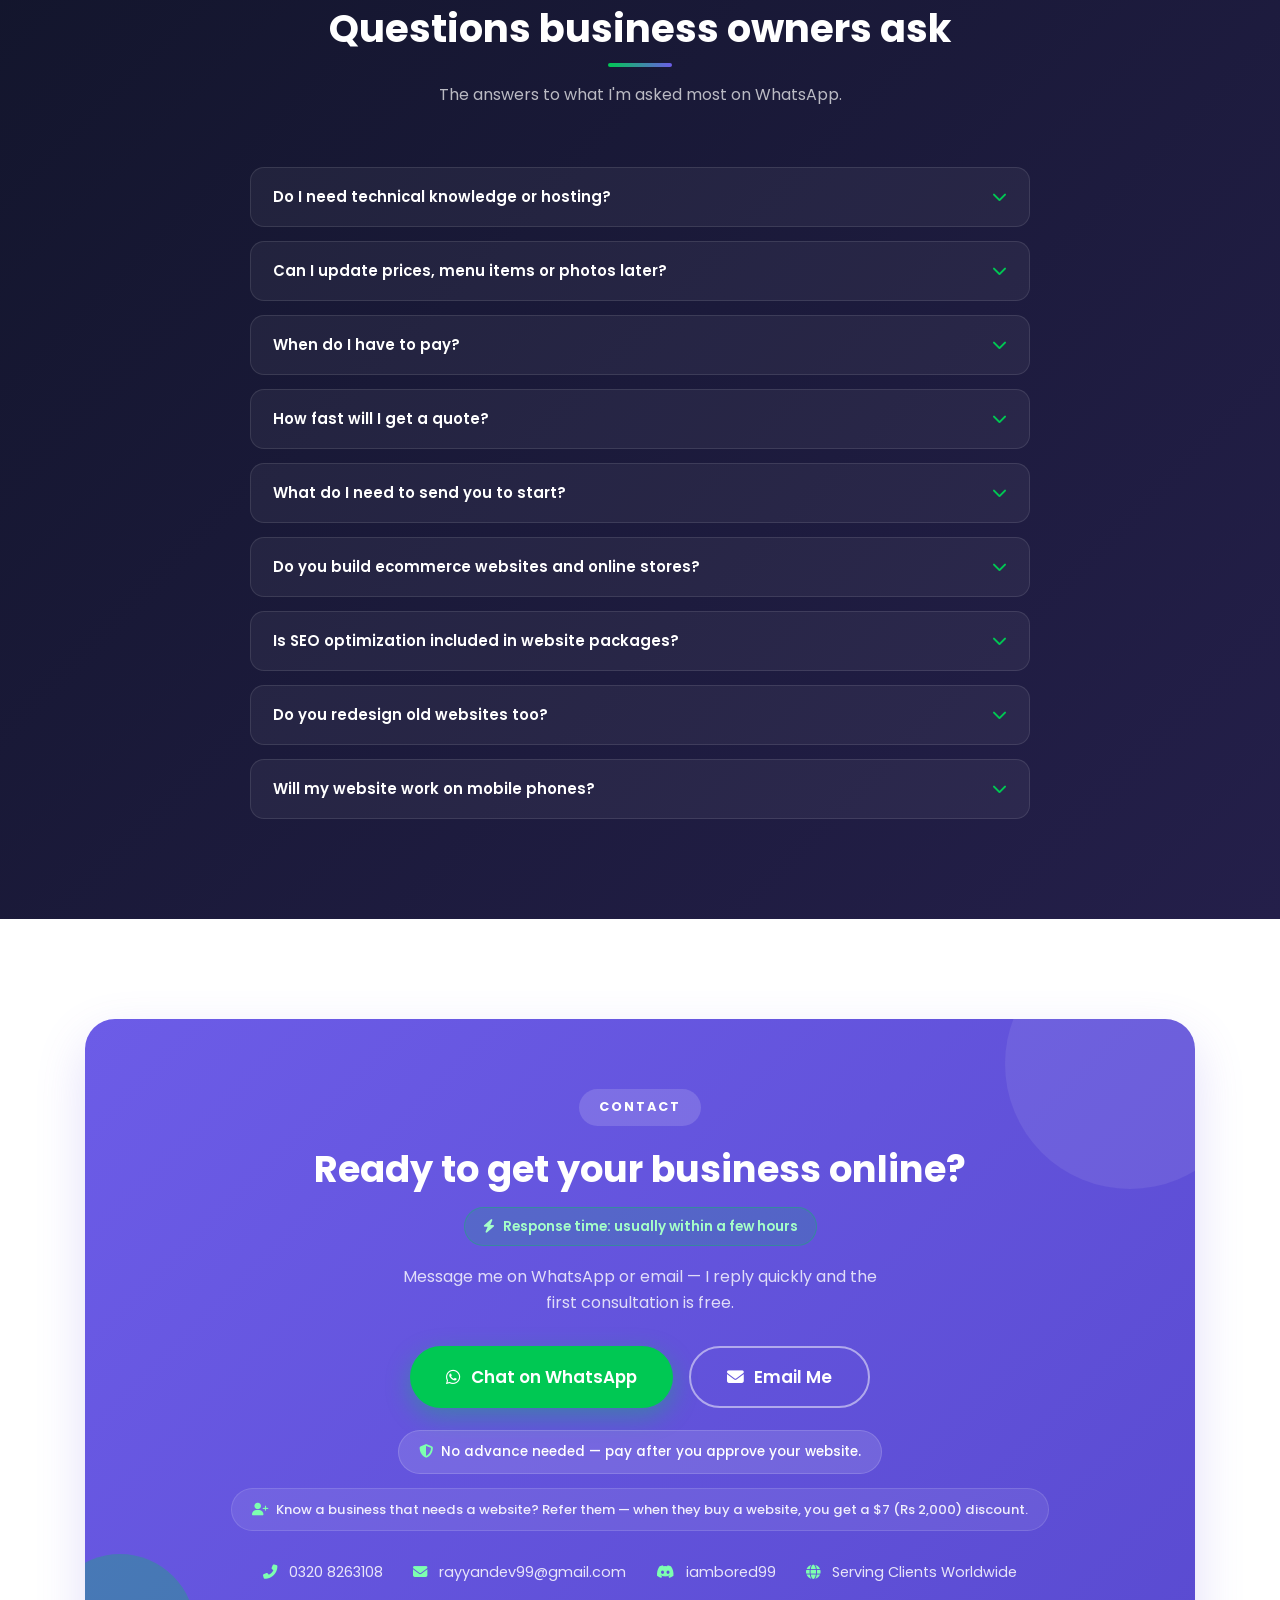
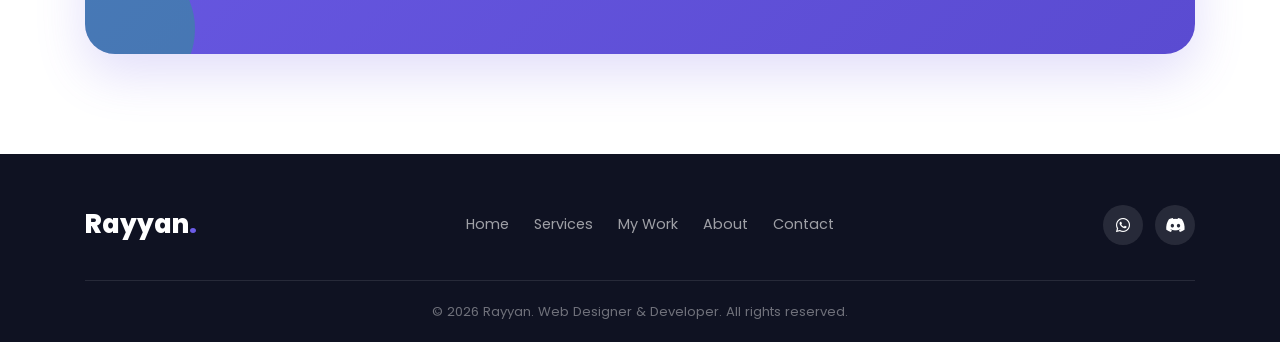
==== commit 26c55dfb: "Update contact email to rayyandev99" ====
--- a/index.html
+++ b/index.html
@@ -39,7 +39,7 @@
         "image": "https://pvpayaan-commits.github.io/rayyan-portfolio/assets/og-preview.jpg",
         "url": "https://pvpayaan-commits.github.io/rayyan-portfolio/",
         "telephone": "+92-320-8263108",
-        "email": "rayyandev28@gmail.com",
+        "email": "rayyandev99@gmail.com",
         "description": "Affordable, modern websites for businesses, startups and schools around the world. WhatsApp support, fast delivery, payment after delivery.",
         "areaServed": {
             "@type": "Place",
@@ -544,7 +544,7 @@
                     <a href="https://wa.me/923208263108?text=Hi%20Rayyan%2C%20I%20want%20a%20website%20for%20my%20business" target="_blank" class="btn btn-accent btn-lg pulse-ring">
                         <i class="fab fa-whatsapp"></i> Chat on WhatsApp
                     </a>
-                    <a href="mailto:rayyandev28@gmail.com" class="btn btn-outline btn-lg">
+                    <a href="mailto:rayyandev99@gmail.com" class="btn btn-outline btn-lg">
                         <i class="fas fa-envelope"></i> Email Me
                     </a>
                 </div>
@@ -552,7 +552,7 @@
                 <div class="referral-note"><i class="fas fa-user-plus"></i> Know a business that needs a website? Refer them — when they buy a website, you get a $7 (Rs 2,000) discount.</div>
                 <div class="contact-meta">
                     <span><i class="fas fa-phone-alt"></i> 0320 8263108</span>
-                    <span><i class="fas fa-envelope"></i> rayyandev28@gmail.com</span>
+                    <span><i class="fas fa-envelope"></i> rayyandev99@gmail.com</span>
                     <span><i class="fab fa-discord"></i> iambored99</span>
                     <span><i class="fas fa-globe"></i> Serving Clients Worldwide</span>
                 </div>
